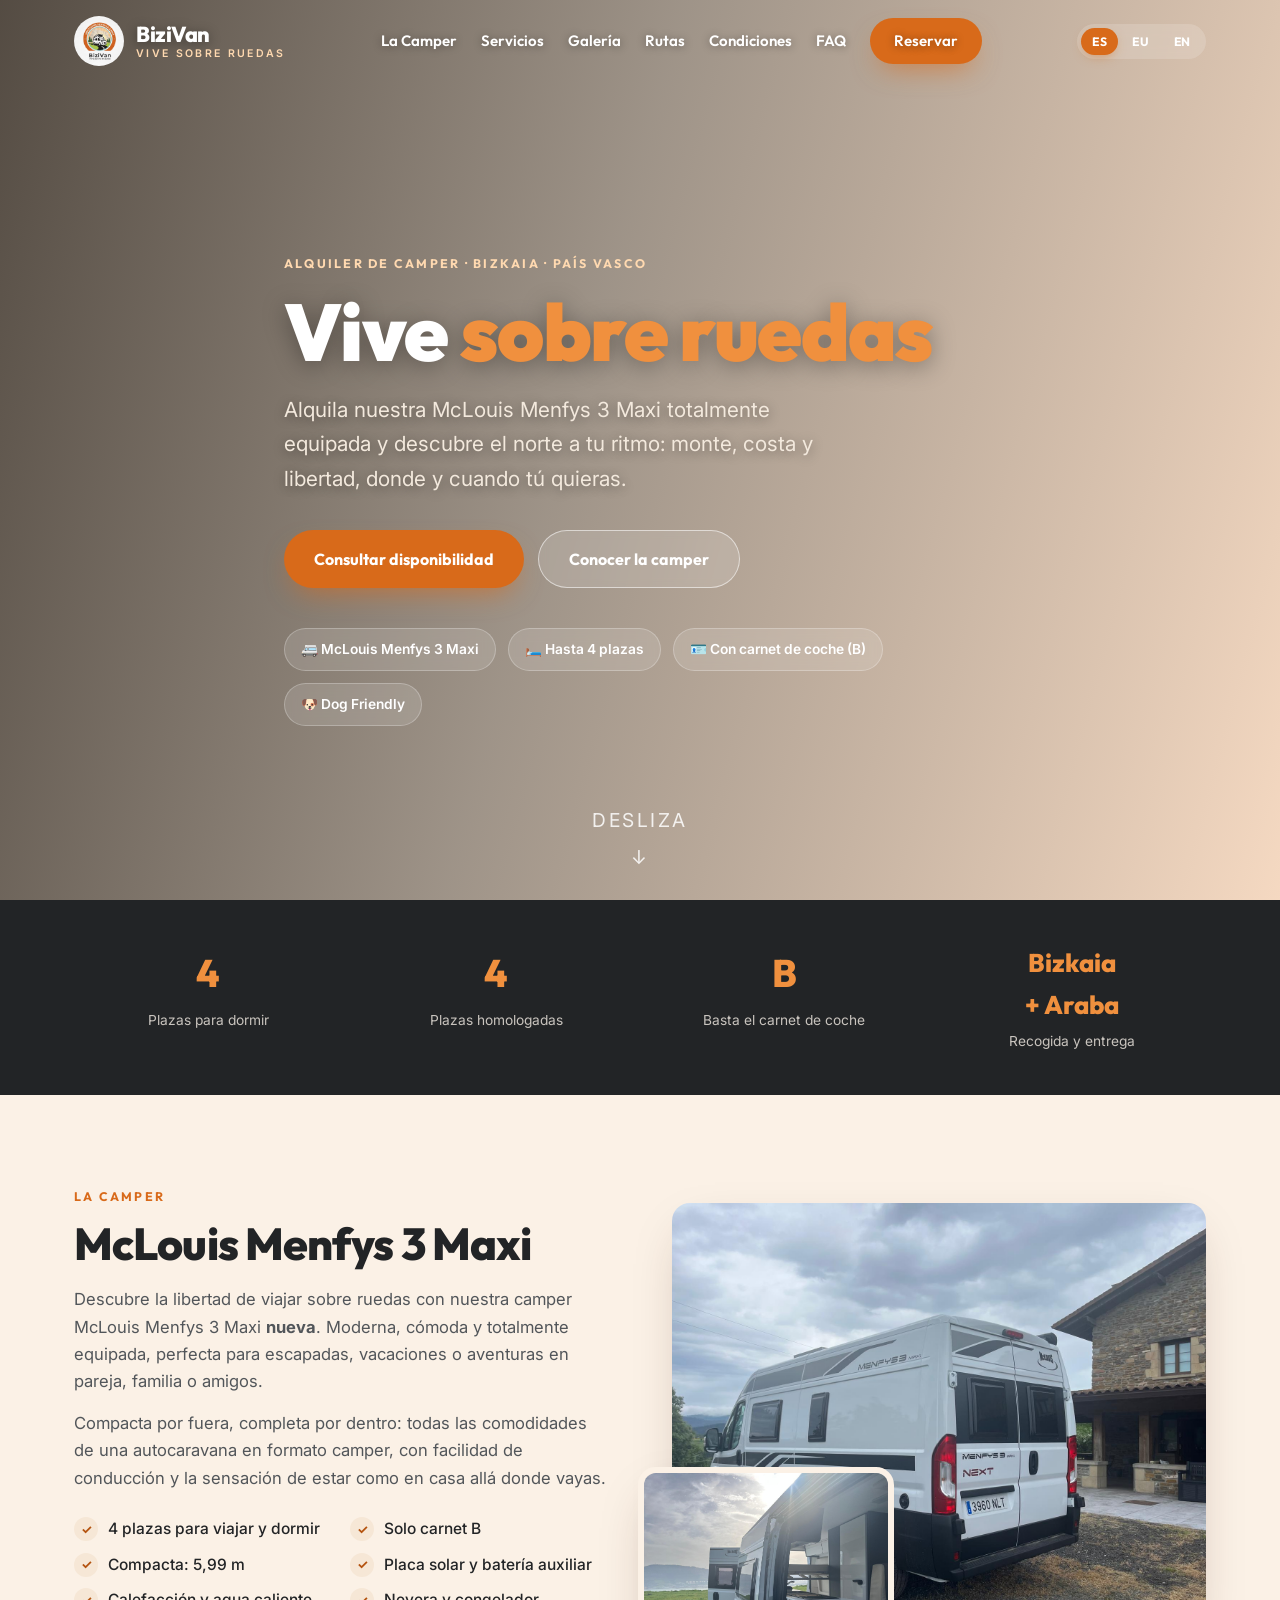
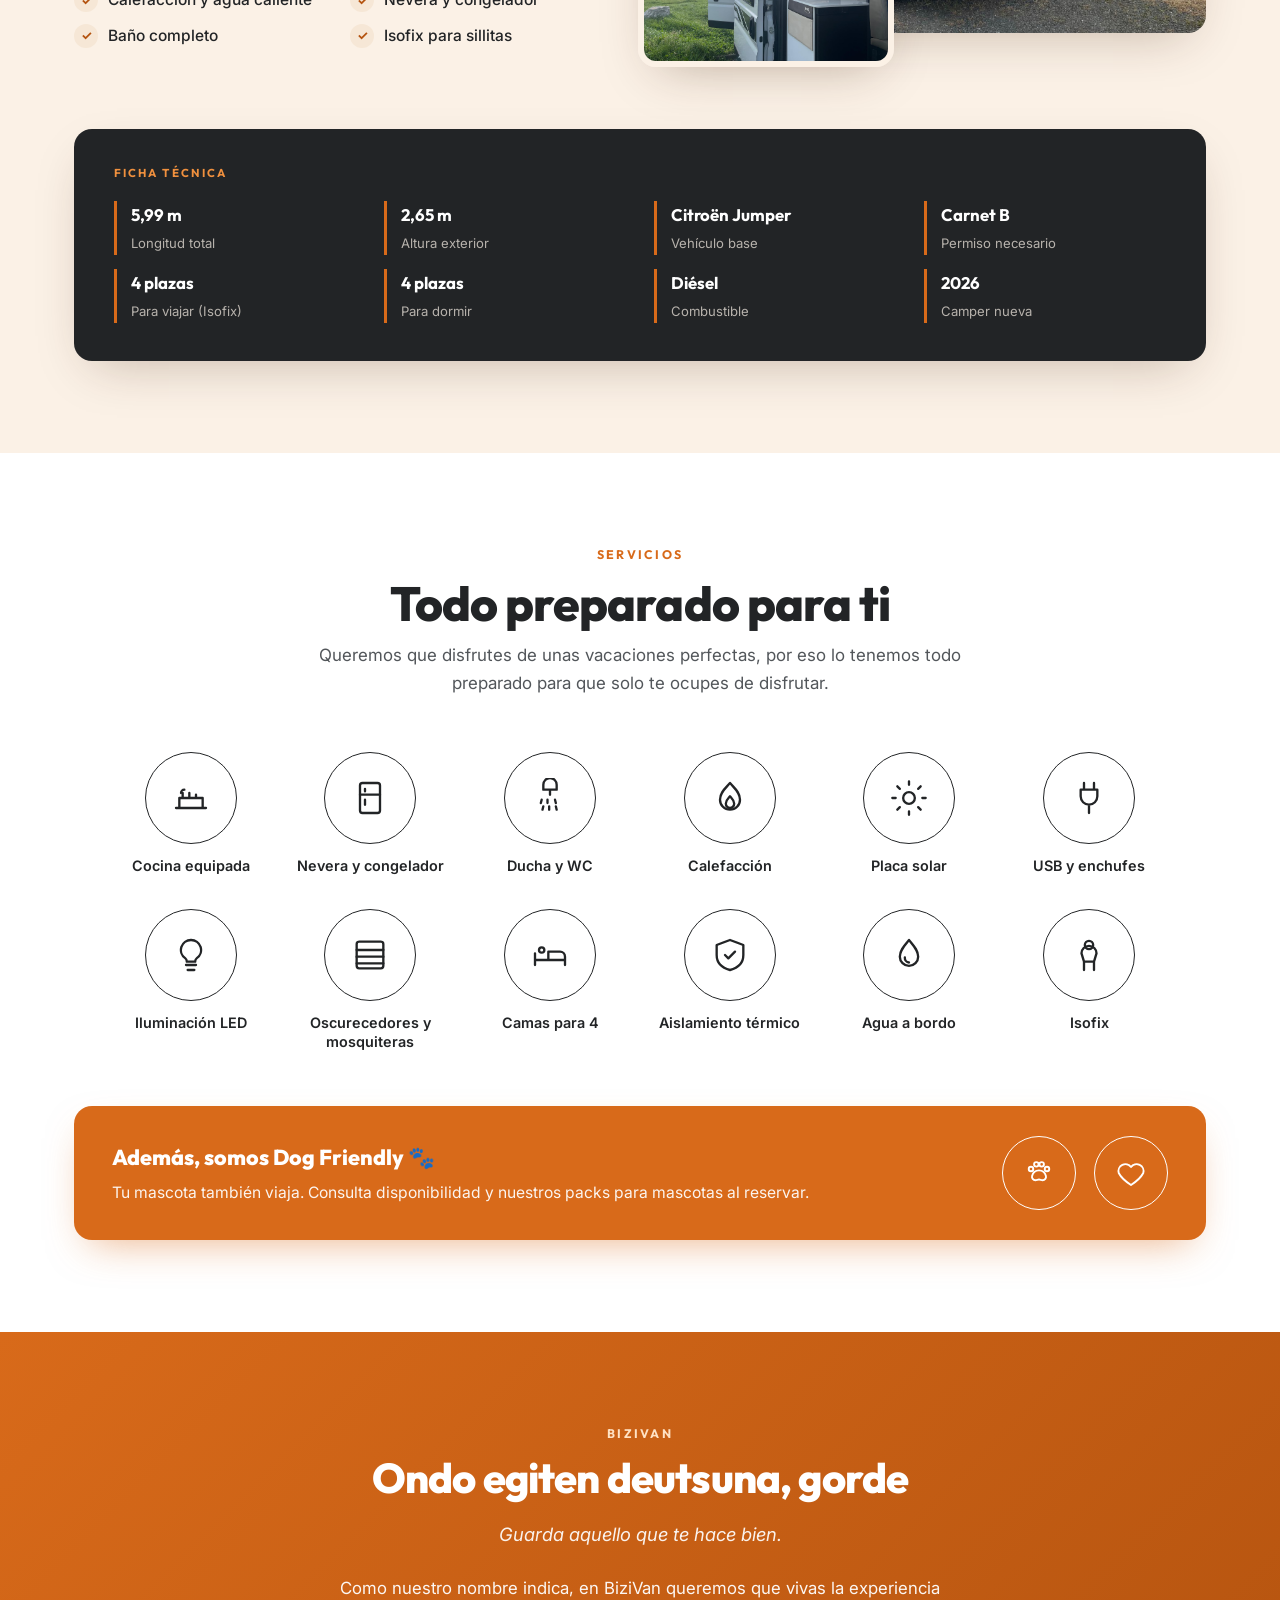
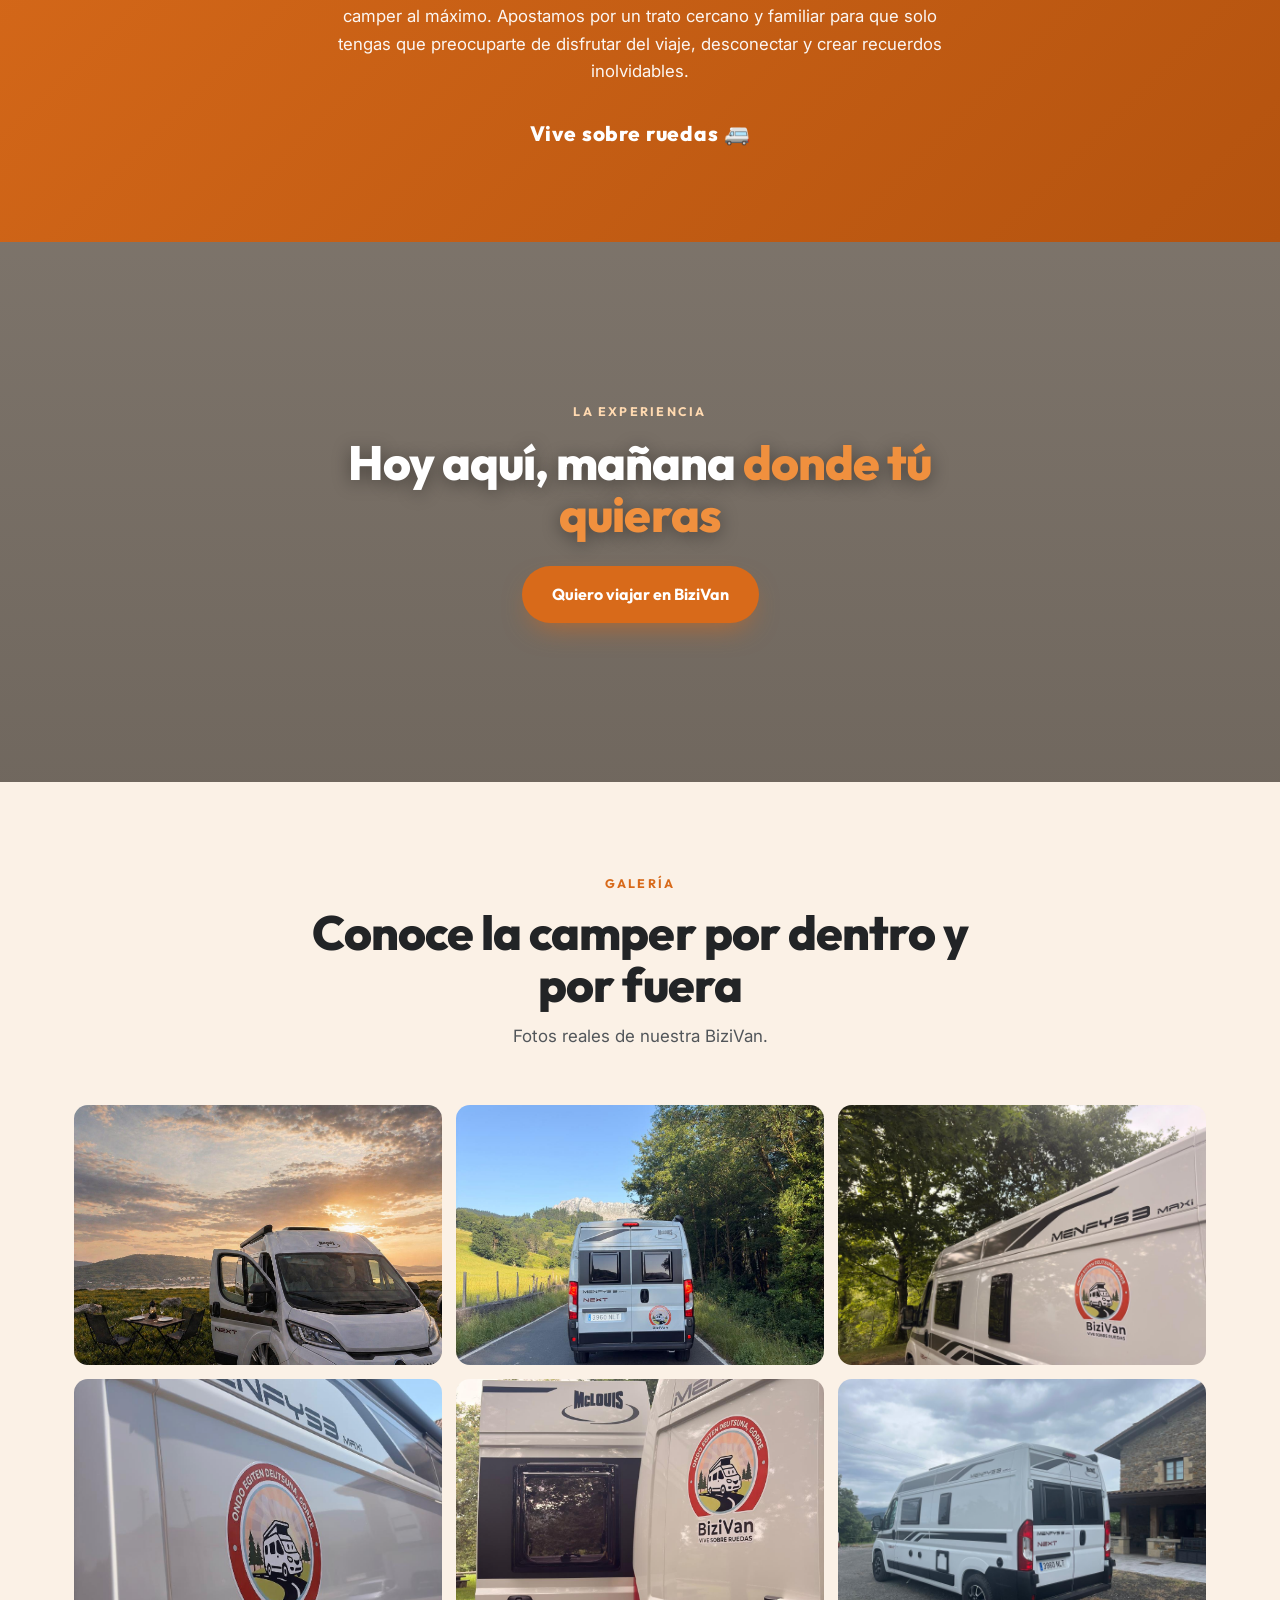
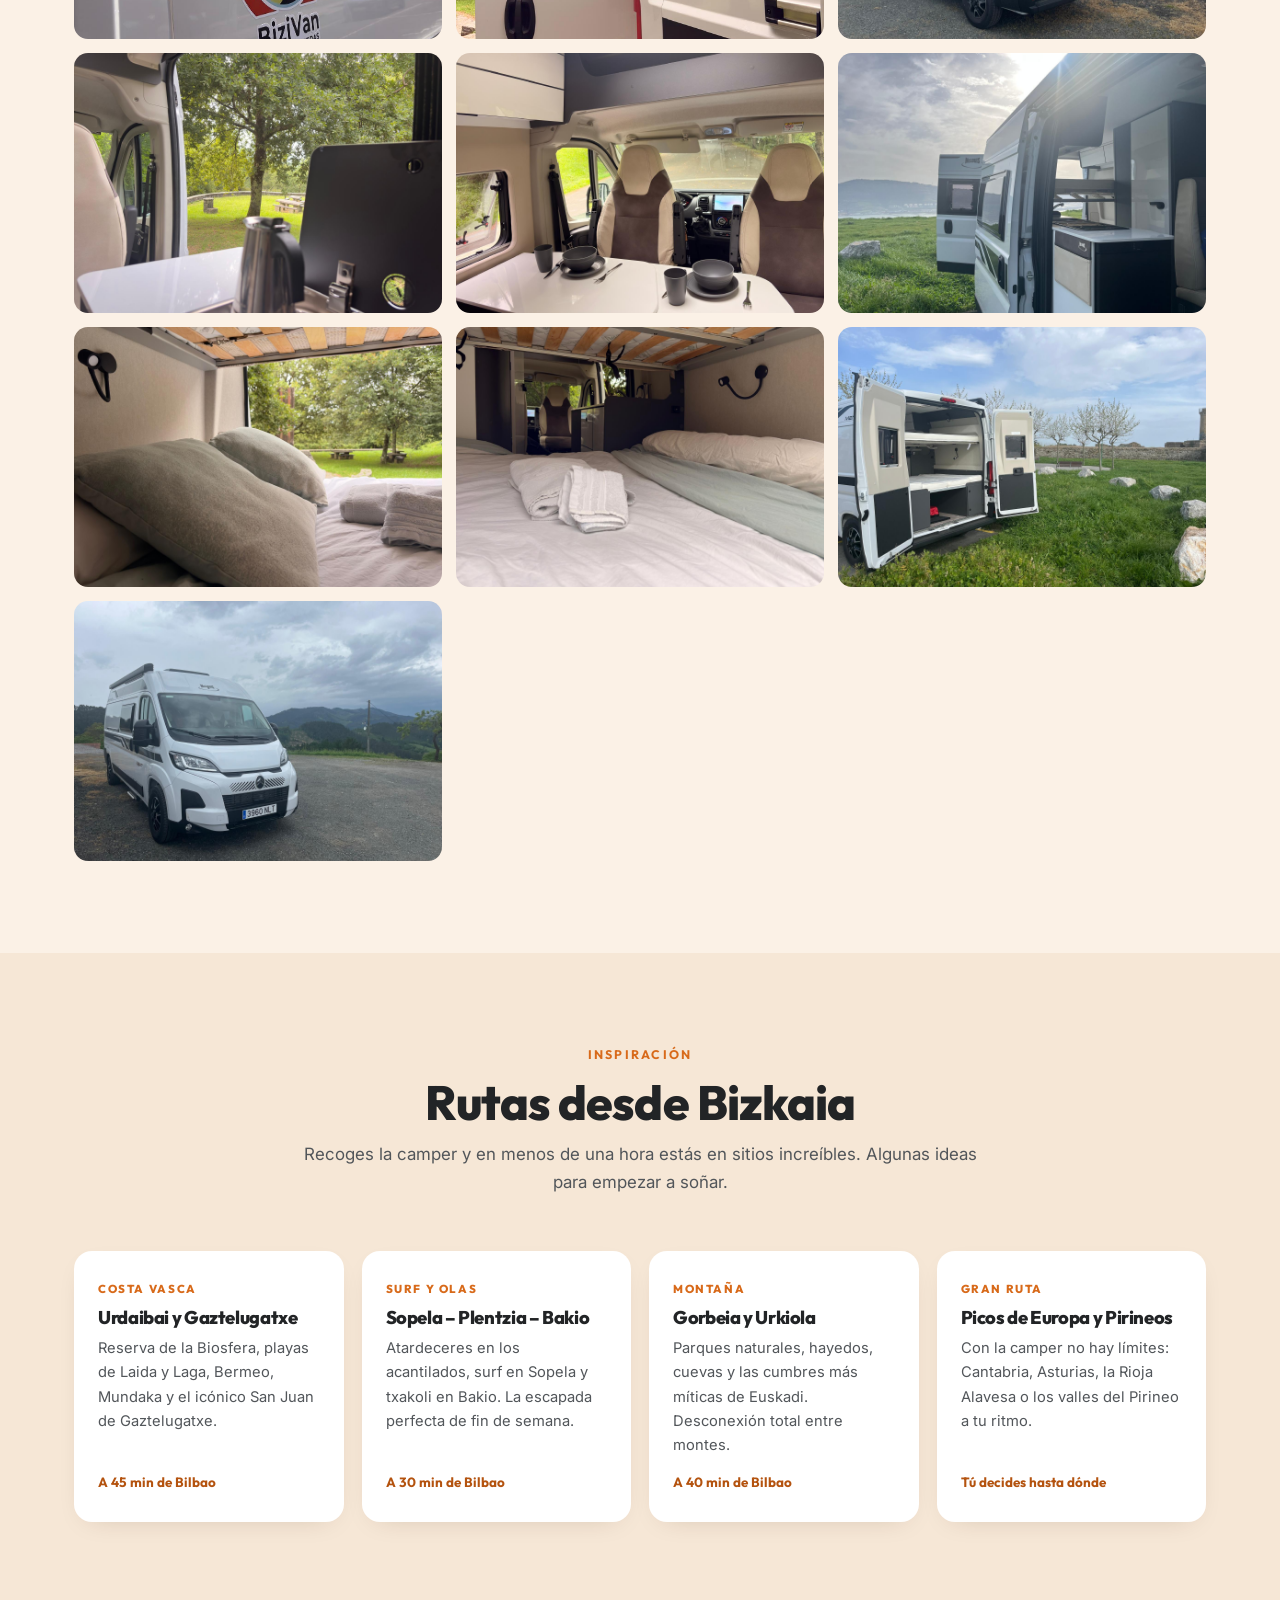
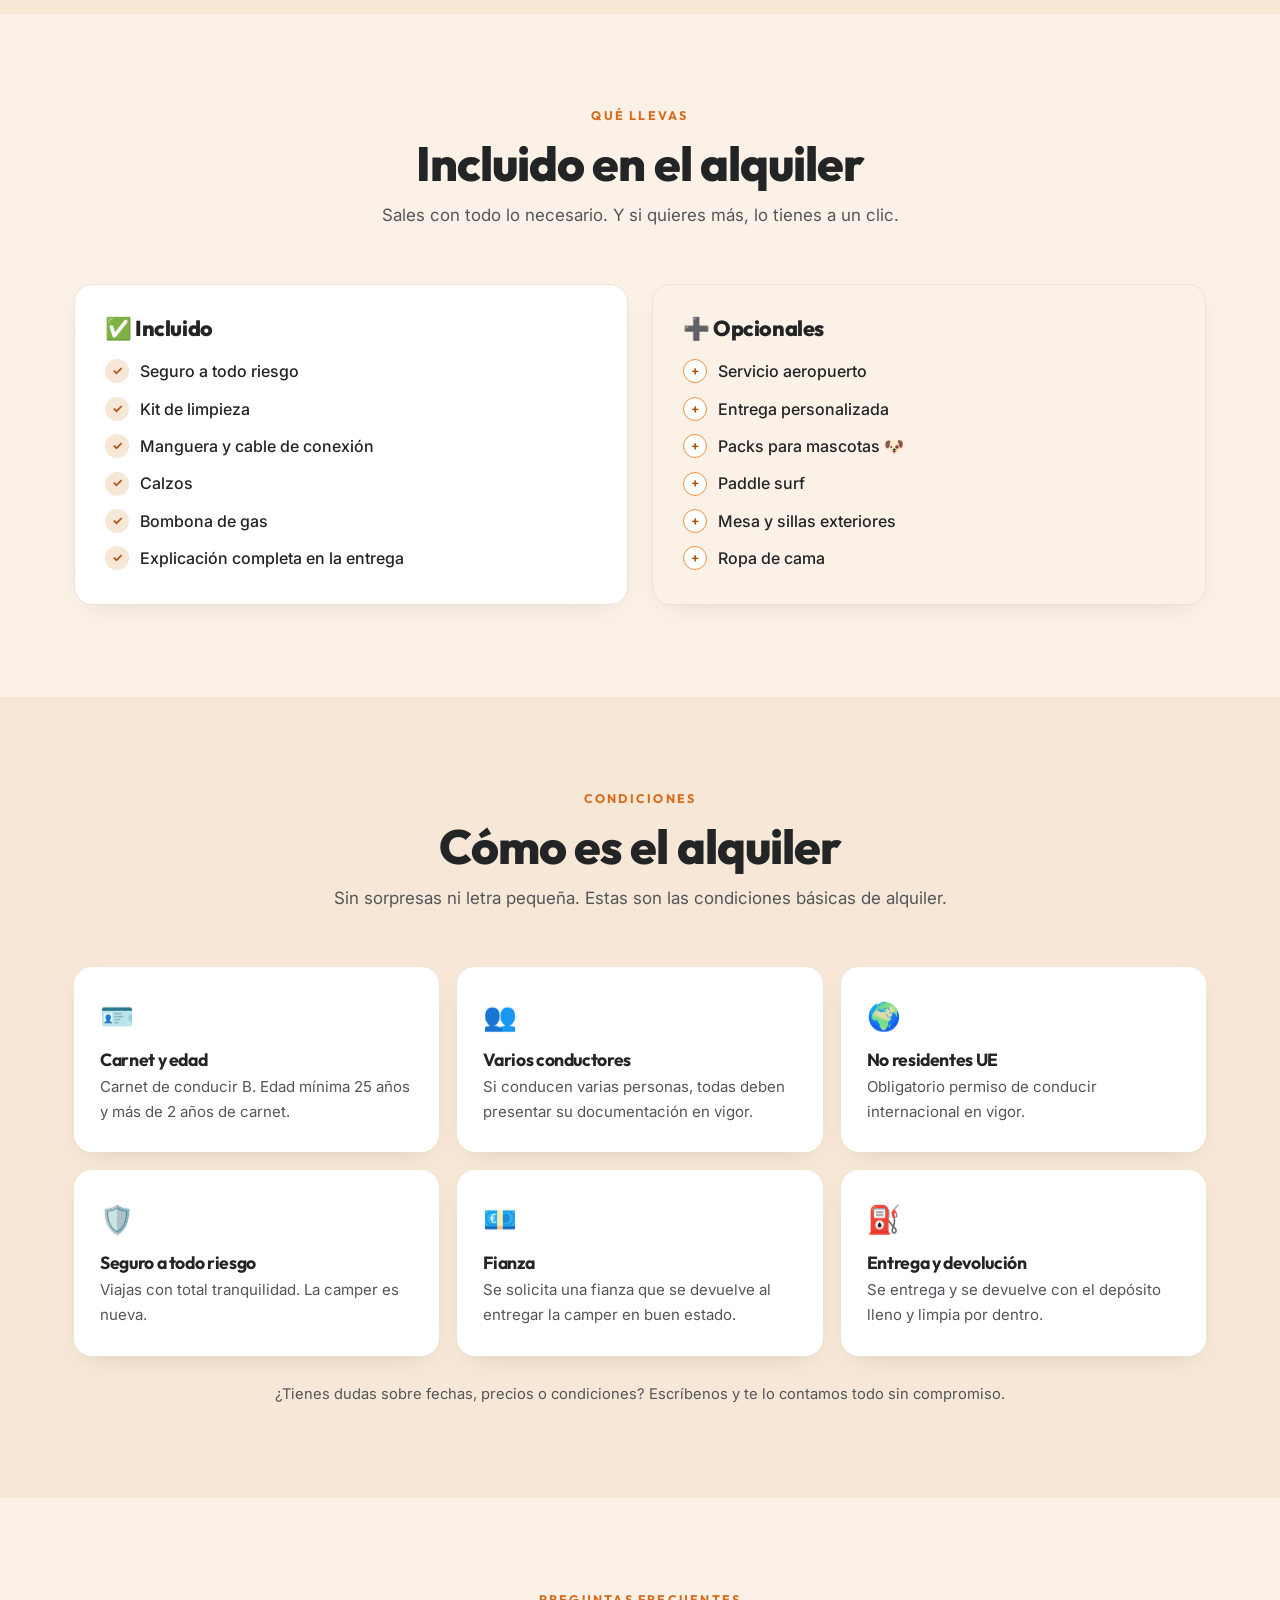
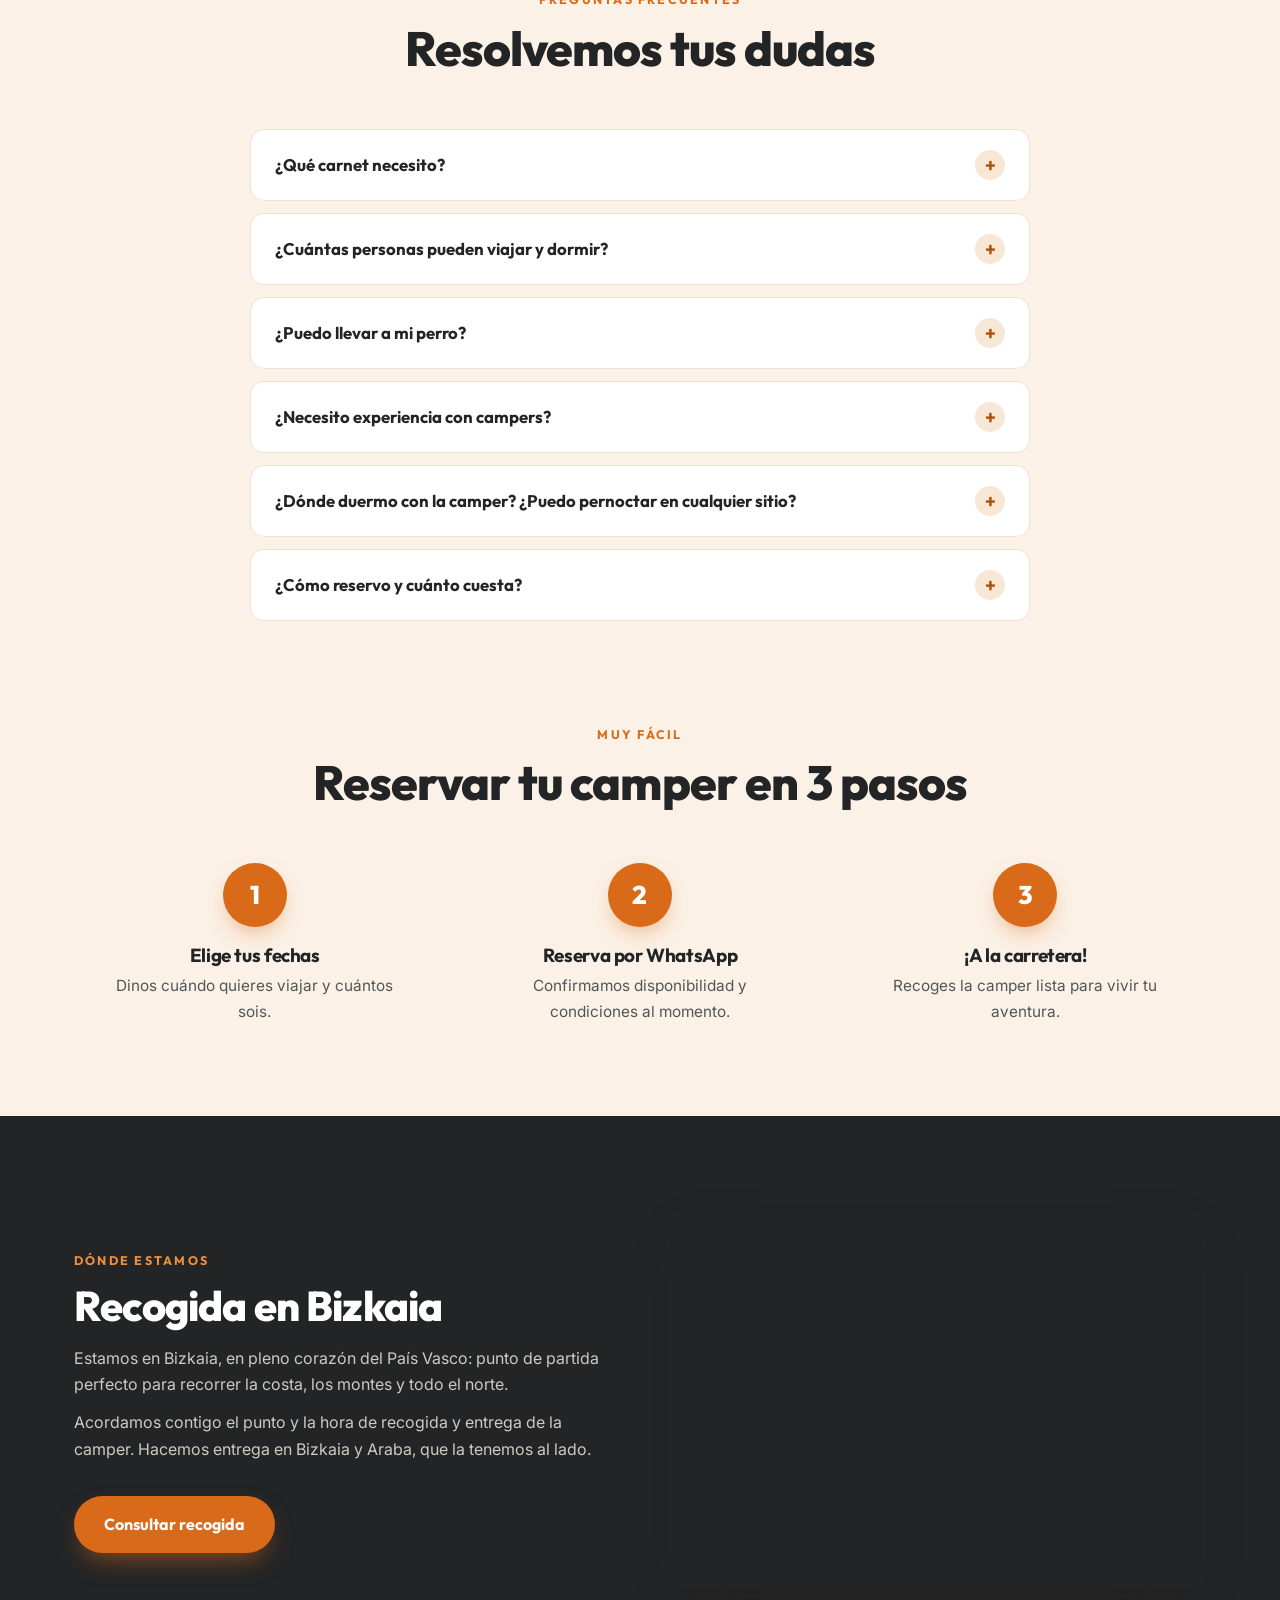
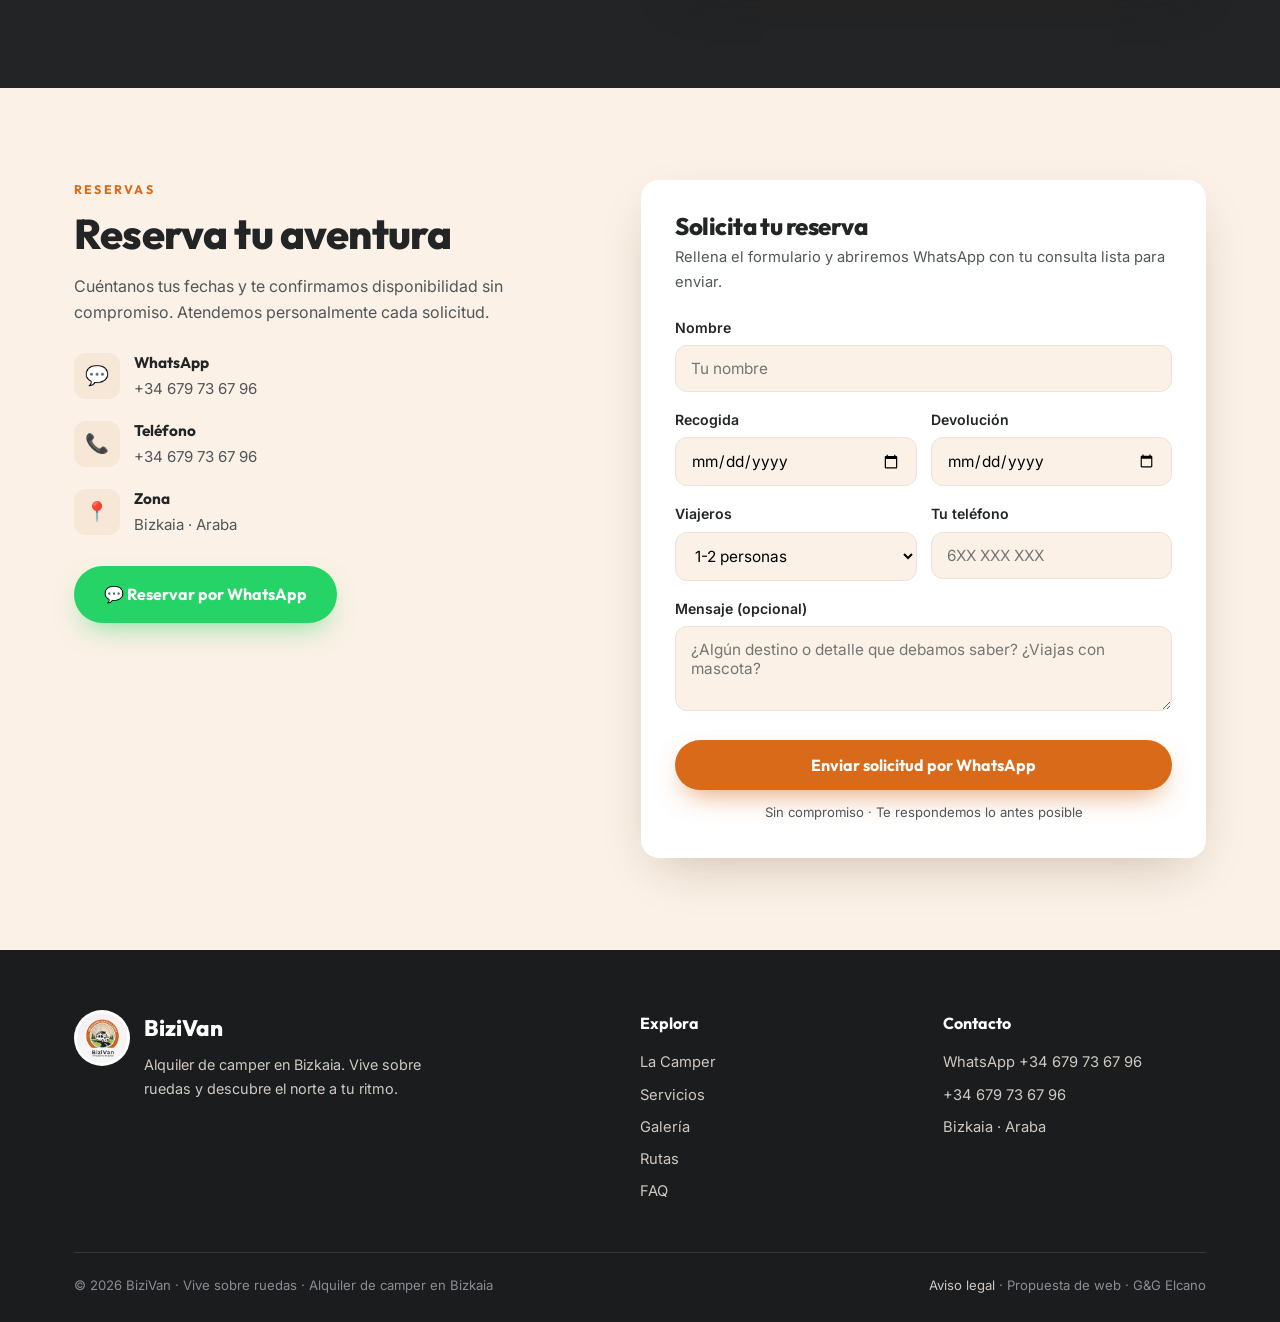
==== index.html @ d05edd9d "BiziVan: web en dominio propio bizivan.es (repo dedicado + CNAME)" ====
<!DOCTYPE html>
<html lang="es">
<head>
<meta charset="UTF-8">
<meta name="viewport" content="width=device-width, initial-scale=1.0">
<title>BiziVan · Alquiler de Camper en Bizkaia y Bilbao · McLouis Menfys 3 Maxi · Vive sobre ruedas</title>
<meta name="description" content="Alquiler de furgoneta camper en Bizkaia (Bilbao, País Vasco). McLouis Menfys 3 Maxi nueva: 4 plazas, baño completo, calefacción, placa solar. Solo carnet B. Dog Friendly. Reserva por WhatsApp.">
<meta name="keywords" content="alquiler camper Bizkaia, alquiler camper Bilbao, alquiler autocaravana Bizkaia, alquiler furgoneta camper País Vasco, camper van Bilbao, McLouis Menfys alquiler">
<link rel="canonical" href="https://bizivan.es/">
<meta property="og:type" content="website">
<meta property="og:title" content="BiziVan · Alquiler de camper en Bizkaia · Vive sobre ruedas">
<meta property="og:description" content="Camper McLouis Menfys 3 Maxi nueva y totalmente equipada: 4 plazas, baño, calefacción, placa solar. Solo carnet B. Reserva por WhatsApp.">
<meta property="og:image" content="https://bizivan.es/img/hero.jpg?v=2">
<meta property="og:url" content="https://bizivan.es/">
<meta property="og:locale" content="es_ES">
<meta name="theme-color" content="#D86A1A">
<link rel="icon" href="img/logo.png">
<link rel="preconnect" href="https://fonts.googleapis.com">
<link rel="preconnect" href="https://fonts.gstatic.com" crossorigin>
<link href="https://fonts.googleapis.com/css2?family=Outfit:wght@400;500;600;700;800;900&family=Inter:wght@300;400;500;600;700&display=swap" rel="stylesheet">
<script type="application/ld+json">
{
  "@context": "https://schema.org",
  "@type": "LocalBusiness",
  "name": "BiziVan",
  "slogan": "Vive sobre ruedas",
  "description": "Alquiler de furgoneta camper McLouis Menfys 3 Maxi en Bizkaia, País Vasco. 4 plazas, totalmente equipada, solo carnet B.",
  "image": "https://bizivan.es/img/hero.jpg",
  "logo": "https://bizivan.es/img/logo.png",
  "url": "https://bizivan.es/",
  "telephone": "+34679736796",
  "address": {"@type": "PostalAddress", "addressRegion": "Bizkaia", "addressCountry": "ES"},
  "areaServed": ["Bizkaia", "Araba", "Bilbao", "Vitoria-Gasteiz", "País Vasco"],
  "priceRange": "€€",
  "makesOffer": {
    "@type": "Offer",
    "itemOffered": {
      "@type": "Product",
      "name": "Alquiler camper McLouis Menfys 3 Maxi",
      "description": "Camper nueva de 5,99 m con 4 plazas para viajar y dormir, baño completo, calefacción, agua caliente, nevera con congelador y placa solar."
    }
  }
}
</script>
<script type="application/ld+json">
{
  "@context": "https://schema.org",
  "@type": "FAQPage",
  "mainEntity": [
    {"@type": "Question", "name": "¿Qué carnet necesito para alquilar la camper?", "acceptedAnswer": {"@type": "Answer", "text": "Solo necesitas el carnet de coche (B). La camper mide 5,99 m y se conduce como una furgoneta normal. Edad mínima 25 años y más de 2 años de carnet."}},
    {"@type": "Question", "name": "¿Cuántas personas pueden viajar y dormir en la camper?", "acceptedAnswer": {"@type": "Answer", "text": "La McLouis Menfys 3 Maxi tiene 4 plazas homologadas para viajar y 4 plazas para dormir. Además cuenta con anclajes Isofix para sillitas infantiles."}},
    {"@type": "Question", "name": "¿Puedo viajar con mi mascota?", "acceptedAnswer": {"@type": "Answer", "text": "Sí, BiziVan es Dog Friendly. Consúltanos disponibilidad y nuestros packs para mascotas al hacer la reserva."}},
    {"@type": "Question", "name": "¿Qué incluye el alquiler?", "acceptedAnswer": {"@type": "Answer", "text": "Seguro a todo riesgo, kit de limpieza, manguera y cable de conexión, calzos y bombona de gas. Opcionalmente: ropa de cama, mesa y sillas exteriores, paddle surf, packs mascota, servicio aeropuerto y entrega personalizada."}},
    {"@type": "Question", "name": "¿Dónde se recoge la camper?", "acceptedAnswer": {"@type": "Answer", "text": "En Bizkaia. Acordamos contigo el punto y la hora de recogida y entrega. También ofrecemos servicio de aeropuerto y entrega personalizada como opcionales."}},
    {"@type": "Question", "name": "¿Necesito experiencia previa con campers o autocaravanas?", "acceptedAnswer": {"@type": "Answer", "text": "No. En la entrega te explicamos con calma el funcionamiento completo de la camper: agua, calefacción, nevera, depósitos y todo lo que necesitas saber."}}
  ]
}
</script>
<style>
:root{
  --orange:#D86A1A;
  --orange-d:#B4530F;
  --orange-l:#F0903E;
  --cream:#FBF1E6;
  --sand:#F6E7D6;
  --green:#3E7B3E;
  --cyan:#6FB7C4;
  --ink:#222426;
  --ink-soft:#52565a;
  --line:#ece2d6;
  --white:#fff;
  --radius:18px;
  --shadow:0 18px 50px -18px rgba(60,30,0,.28);
  --maxw:1180px;
}
*{margin:0;padding:0;box-sizing:border-box}
html{scroll-behavior:smooth}
body{font-family:'Inter',system-ui,sans-serif;color:var(--ink);background:var(--cream);line-height:1.65;overflow-x:hidden}
h1,h2,h3,h4,.brand-name{font-family:'Outfit',sans-serif;line-height:1.08;letter-spacing:-.02em}
img{max-width:100%;display:block}
a{color:inherit;text-decoration:none}
.wrap{max-width:var(--maxw);margin:0 auto;padding:0 24px}
.eyebrow{font-family:'Outfit';font-weight:700;text-transform:uppercase;letter-spacing:.18em;font-size:.78rem;color:var(--orange)}
.pad{padding:92px 0}
.center{text-align:center}
.section-head{max-width:680px;margin:0 auto 54px}
.section-head h2{font-size:clamp(2rem,4.5vw,3rem);font-weight:800;margin:12px 0}
.section-head p{color:var(--ink-soft);font-size:1.06rem}

/* Preloader + progress */
#preloader{position:fixed;inset:0;background:var(--cream);z-index:200;display:flex;flex-direction:column;align-items:center;justify-content:center;gap:16px;transition:opacity .5s,visibility .5s}
#preloader.done{opacity:0;visibility:hidden}
#preloader img{width:90px;height:90px;border-radius:50%;animation:pulse 1.4s ease-in-out infinite}
#preloader .t{font-family:'Outfit';font-weight:800;font-size:1.3rem;color:var(--orange)}
@keyframes pulse{0%,100%{transform:scale(1)}50%{transform:scale(1.08)}}
#progress{position:fixed;top:0;left:0;height:3px;background:linear-gradient(90deg,var(--orange),var(--orange-l));width:0;z-index:90}

/* Buttons */
.btn{display:inline-flex;align-items:center;gap:9px;font-family:'Outfit';font-weight:700;font-size:1rem;padding:15px 30px;border-radius:60px;cursor:pointer;border:none;transition:.25s;white-space:nowrap}
.btn-primary{background:var(--orange);color:#fff;box-shadow:0 12px 28px -10px rgba(216,106,26,.7)}
.btn-primary:hover{background:var(--orange-d);transform:translateY(-2px)}
.btn-ghost{background:rgba(255,255,255,.14);color:#fff;border:1.5px solid rgba(255,255,255,.55);backdrop-filter:blur(4px)}
.btn-ghost:hover{background:rgba(255,255,255,.26)}
.btn-wa{background:#25D366;color:#fff;box-shadow:0 12px 28px -10px rgba(37,211,102,.6)}
.btn-wa:hover{background:#1ebe5a;transform:translateY(-2px)}

/* Header */
#header{position:fixed;top:0;left:0;right:0;z-index:50;transition:.3s;padding:16px 0}
#header.scrolled{background:rgba(251,241,230,.92);backdrop-filter:blur(12px);box-shadow:0 2px 20px rgba(0,0,0,.06);padding:10px 0}
.nav{display:flex;align-items:center;justify-content:space-between;gap:14px}
.brand{display:flex;align-items:center;gap:12px}
.brand img{height:50px;width:50px;object-fit:contain;border-radius:50%}
.brand .txt{display:flex;flex-direction:column;line-height:1}
.brand-name{font-weight:800;font-size:1.35rem;color:var(--ink)}
.brand small{font-size:.66rem;letter-spacing:.22em;text-transform:uppercase;color:var(--orange);font-weight:600;margin-top:3px}
#header:not(.scrolled) .brand-name{color:#fff;text-shadow:0 2px 12px rgba(0,0,0,.4)}
#header:not(.scrolled) .brand small{color:#ffd9b0}
.menu{display:flex;align-items:center;gap:24px}
.menu a{font-family:'Outfit';font-weight:600;font-size:.94rem;color:var(--ink);transition:.2s}
.menu a:hover{color:var(--orange)}
#header:not(.scrolled) .menu a{color:#fff;text-shadow:0 1px 8px rgba(0,0,0,.4)}
#header:not(.scrolled) .menu a:hover{color:#ffd9b0}
.nav-cta{padding:11px 24px}
#header:not(.scrolled) .nav-cta{color:#fff!important;text-shadow:none}
.nav-right{display:flex;align-items:center;gap:14px}

/* Language switcher */
.lang{display:flex;gap:3px;background:rgba(0,0,0,.07);border-radius:40px;padding:4px}
#header:not(.scrolled) .lang{background:rgba(255,255,255,.16);backdrop-filter:blur(6px)}
.lang button{border:none;background:none;cursor:pointer;font-family:'Outfit';font-weight:700;font-size:.76rem;letter-spacing:.04em;padding:6px 11px;border-radius:30px;color:var(--ink);transition:.2s}
#header:not(.scrolled) .lang button{color:#fff}
.lang button:hover{color:var(--orange)}
.lang button.active{background:var(--orange);color:#fff!important;box-shadow:0 4px 12px -4px rgba(216,106,26,.6)}

.burger{display:none;flex-direction:column;gap:5px;background:none;border:none;cursor:pointer;padding:6px}
.burger span{width:26px;height:3px;background:var(--ink);border-radius:3px;transition:.3s}
#header:not(.scrolled) .burger span{background:#fff}

/* Hero */
.hero{position:relative;min-height:100vh;display:flex;align-items:center;color:#fff;overflow:hidden}
.hero-slides{position:absolute;inset:0;z-index:0}
.hero-slides .slide{position:absolute;inset:0;background-size:cover;background-position:center;opacity:0;animation:fade 24s infinite}
.hero-slides .slide:nth-child(2){animation-delay:8s}
.hero-slides .slide:nth-child(3){animation-delay:16s}
@keyframes fade{0%{opacity:0}4%{opacity:1}29%{opacity:1}33%{opacity:0}100%{opacity:0}}
.hero::after{content:"";position:absolute;inset:0;z-index:1;background:linear-gradient(105deg,rgba(20,12,4,.72) 0%,rgba(30,18,6,.42) 45%,rgba(216,106,26,.18) 100%)}
.hero-inner{position:relative;z-index:2;max-width:760px;padding-top:80px}
.hero .eyebrow{color:#ffd9b0}
.hero h1{font-size:clamp(2.7rem,7vw,5rem);font-weight:900;margin:14px 0 18px;text-shadow:0 4px 24px rgba(0,0,0,.35)}
.hero h1 em{font-style:normal;color:var(--orange-l)}
.hero p{font-size:clamp(1.05rem,2vw,1.3rem);max-width:560px;color:#f3e9dd;text-shadow:0 2px 12px rgba(0,0,0,.4)}
.hero-cta{display:flex;gap:14px;flex-wrap:wrap;margin-top:34px}
.hero-badges{display:flex;gap:12px;flex-wrap:wrap;margin-top:40px}
.hero-badge{display:inline-flex;align-items:center;gap:7px;background:rgba(255,255,255,.13);backdrop-filter:blur(6px);border:1px solid rgba(255,255,255,.25);padding:9px 16px;border-radius:40px;font-size:.86rem;font-weight:600}
.scroll-hint{position:absolute;bottom:26px;left:50%;transform:translateX(-50%);z-index:2;font-size:.78rem;letter-spacing:.2em;text-transform:uppercase;opacity:.85;display:flex;flex-direction:column;align-items:center;gap:6px}
.scroll-hint span{font-size:1.2rem;animation:bounce 1.8s infinite}
@keyframes bounce{0%,100%{transform:translateY(0)}50%{transform:translateY(7px)}}

/* Stats */
.stats{background:var(--ink);color:#fff}
.stats-grid{display:grid;grid-template-columns:repeat(4,1fr);gap:20px;padding:42px 24px;text-align:center}
.stat .num{font-family:'Outfit';font-weight:800;font-size:2.4rem;color:var(--orange-l)}
.stat .lbl{font-size:.86rem;color:#c9c4be;margin-top:4px}

/* Split */
.split{display:grid;grid-template-columns:1fr 1fr;gap:64px;align-items:center}
.copy h2{font-size:clamp(1.9rem,4vw,2.8rem);font-weight:800;margin:12px 0 18px}
.copy p{color:var(--ink-soft);margin-bottom:14px;font-size:1.04rem}
.feature-list{list-style:none;display:grid;grid-template-columns:1fr 1fr;gap:10px 18px;margin-top:24px}
.feature-list li{display:flex;align-items:center;gap:10px;font-weight:500;font-size:.97rem}
.feature-list i{display:grid;place-items:center;width:24px;height:24px;border-radius:50%;background:var(--sand);color:var(--orange-d);font-style:normal;font-weight:700;font-size:.8rem;flex-shrink:0}
.imgs{position:relative}
.imgs img{border-radius:var(--radius);box-shadow:var(--shadow);width:100%;height:430px;object-fit:cover}
.imgs .float{position:absolute;bottom:-34px;left:-34px;width:48%;height:200px;border:6px solid var(--cream)}

/* Ficha técnica */
.ficha{background:var(--ink);color:#fff;border-radius:var(--radius);padding:38px 40px;margin-top:80px;box-shadow:var(--shadow)}
.ficha h3{font-size:1.4rem;font-weight:800;margin-bottom:22px;display:flex;align-items:center;gap:10px}
.ficha h3 .eyebrow{color:var(--orange-l);font-size:.72rem}
.ficha-grid{display:grid;grid-template-columns:repeat(4,1fr);gap:14px 28px}
.ficha-item{border-left:3px solid var(--orange);padding-left:14px}
.ficha-item b{display:block;font-family:'Outfit';font-weight:700;font-size:1.05rem;color:#fff}
.ficha-item span{font-size:.82rem;color:#b8b3ad}

/* Servicios (estilo línea fina) */
.equip{background:var(--white)}
.serv-grid{display:grid;grid-template-columns:repeat(6,1fr);gap:34px 18px;max-width:1060px;margin:0 auto}
.serv{display:flex;flex-direction:column;align-items:center;text-align:center;gap:13px}
.serv .ring{width:92px;height:92px;border-radius:50%;border:1.5px solid var(--ink);display:grid;place-items:center;transition:.3s;background:#fff}
.serv .ring svg{width:40px;height:40px;stroke:var(--ink);transition:.3s}
.serv:hover .ring{border-color:var(--orange);transform:translateY(-5px);box-shadow:0 14px 30px -14px rgba(216,106,26,.45)}
.serv:hover .ring svg{stroke:var(--orange)}
.serv span{font-size:.9rem;font-weight:600;color:var(--ink);line-height:1.3}
.serv-banner{margin-top:54px;background:var(--orange);color:#fff;border-radius:var(--radius);padding:30px 38px;display:flex;align-items:center;justify-content:space-between;gap:24px;flex-wrap:wrap;box-shadow:0 16px 40px -16px rgba(216,106,26,.55)}
.serv-banner .txt b{font-family:'Outfit';font-weight:800;font-size:1.35rem;display:block;margin-bottom:4px}
.serv-banner .txt p{font-size:.98rem;opacity:.93}
.serv-banner .icons{display:flex;gap:18px}
.serv-banner .icons .ring{width:74px;height:74px;border-radius:50%;border:1.5px solid #fff;display:grid;place-items:center;flex-shrink:0}
.serv-banner .icons svg{width:32px;height:32px;stroke:#fff}

/* Parallax */
.parallax{position:relative;min-height:60vh;display:flex;align-items:center;justify-content:center;color:#fff;text-align:center;background-size:cover;background-position:center;background-attachment:fixed}
.parallax::after{content:"";position:absolute;inset:0;background:linear-gradient(rgba(20,12,4,.55),rgba(20,12,4,.6))}
.pq{position:relative;z-index:2;max-width:720px;padding:0 24px}
.pq h2{font-size:clamp(1.8rem,4.5vw,3rem);font-weight:800;margin:14px 0 26px;text-shadow:0 3px 18px rgba(0,0,0,.4)}
.pq h2 em{font-style:normal;color:var(--orange-l)}

/* Gallery */
.gallery-grid{display:grid;grid-template-columns:repeat(3,1fr);gap:14px}
.gallery-grid img{width:100%;height:260px;object-fit:cover;border-radius:14px;cursor:pointer;transition:.3s}
.gallery-grid img:hover{transform:scale(1.02);box-shadow:var(--shadow)}

/* Rutas */
.rutas{background:var(--sand)}
.rutas-grid{display:grid;grid-template-columns:repeat(4,1fr);gap:18px}
.ruta{background:#fff;border-radius:var(--radius);padding:28px 24px;box-shadow:0 8px 28px -16px rgba(60,30,0,.25);transition:.25s;display:flex;flex-direction:column}
.ruta:hover{transform:translateY(-5px);box-shadow:var(--shadow)}
.ruta .tag{font-family:'Outfit';font-weight:800;font-size:.72rem;text-transform:uppercase;letter-spacing:.14em;color:var(--orange);margin-bottom:10px}
.ruta h4{font-size:1.15rem;font-weight:800;margin-bottom:8px}
.ruta p{font-size:.92rem;color:var(--ink-soft);flex:1}
.ruta .km{margin-top:14px;font-family:'Outfit';font-weight:700;font-size:.84rem;color:var(--orange-d)}

/* Condiciones */
.cond-grid{display:grid;grid-template-columns:repeat(3,1fr);gap:18px}
.cond-card{background:#fff;border-radius:var(--radius);padding:28px 26px;box-shadow:0 8px 28px -16px rgba(60,30,0,.25)}
.cond-card .ico{font-size:1.7rem;margin-bottom:10px}
.cond-card h4{font-size:1.1rem;font-weight:700;margin-bottom:6px}
.cond-card p{font-size:.94rem;color:var(--ink-soft)}

/* Filosofía */
.philo{background:linear-gradient(135deg,var(--orange) 0%,var(--orange-d) 100%);color:#fff;text-align:center}
.philo .eu{font-family:'Outfit';font-weight:800;font-size:clamp(1.6rem,4vw,2.6rem);letter-spacing:-.02em}
.philo .es{font-size:1.15rem;opacity:.92;margin:6px 0 26px;font-style:italic}
.philo p{max-width:640px;margin:0 auto;color:#fff;opacity:.95;font-size:1.05rem}
.philo .vsr{margin-top:30px;font-family:'Outfit';font-weight:800;font-size:1.3rem;letter-spacing:.04em}

/* Incluido / Opcionales */
.io-grid{display:grid;grid-template-columns:1fr 1fr;gap:24px}
.io-card{background:#fff;border:1px solid var(--line);border-radius:var(--radius);padding:32px 30px;box-shadow:0 8px 28px -18px rgba(60,30,0,.25)}
.io-card.opt{background:var(--cream)}
.io-card h3{font-size:1.35rem;font-weight:800;margin-bottom:18px;display:flex;align-items:center;gap:10px}
.io-list{list-style:none;display:flex;flex-direction:column;gap:11px}
.io-list li{display:flex;align-items:center;gap:11px;font-size:1rem;font-weight:500}
.io-list i{display:grid;place-items:center;width:24px;height:24px;border-radius:50%;background:var(--sand);color:var(--orange-d);font-style:normal;font-weight:700;font-size:.78rem;flex-shrink:0}
.io-card.opt .io-list i{background:#fff;border:1.5px solid var(--orange-l);color:var(--orange-d)}

/* FAQ */
.faq-list{max-width:780px;margin:0 auto}
.faq{background:#fff;border:1px solid var(--line);border-radius:14px;margin-bottom:12px;overflow:hidden;transition:.25s}
.faq.open{border-color:var(--orange-l);box-shadow:0 10px 30px -18px rgba(216,106,26,.4)}
.faq button{width:100%;display:flex;justify-content:space-between;align-items:center;gap:16px;background:none;border:none;cursor:pointer;padding:20px 24px;font-family:'Outfit';font-weight:700;font-size:1.05rem;text-align:left;color:var(--ink)}
.faq button .pm{width:30px;height:30px;border-radius:50%;background:var(--sand);color:var(--orange-d);display:grid;place-items:center;font-size:1.2rem;flex-shrink:0;transition:.3s}
.faq.open button .pm{background:var(--orange);color:#fff;transform:rotate(45deg)}
.faq .ans{max-height:0;overflow:hidden;transition:max-height .35s ease}
.faq .ans p{padding:0 24px 20px;color:var(--ink-soft);font-size:.97rem}

/* Steps */
.steps-grid{display:grid;grid-template-columns:repeat(3,1fr);gap:24px;margin-top:20px}
.step{text-align:center;position:relative}
.step .n{width:64px;height:64px;margin:0 auto 18px;display:grid;place-items:center;border-radius:50%;background:var(--orange);color:#fff;font-family:'Outfit';font-weight:800;font-size:1.6rem;box-shadow:0 10px 24px -10px rgba(216,106,26,.7)}
.step h4{font-size:1.18rem;font-weight:700;margin-bottom:8px}
.step p{color:var(--ink-soft);font-size:.96rem;max-width:280px;margin:0 auto}

/* Location */
.loc{background:var(--ink);color:#fff}
.loc-grid{display:grid;grid-template-columns:1fr 1fr;gap:54px;align-items:center}
.loc-copy h2{font-size:clamp(1.8rem,4vw,2.6rem);font-weight:800;margin:12px 0 16px}
.loc-copy p{color:#cfc9c2;margin-bottom:12px}
.loc-map iframe{width:100%;height:380px;border:0;border-radius:var(--radius);box-shadow:var(--shadow)}

/* Reservar */
.contact-grid{display:grid;grid-template-columns:1fr 1.1fr;gap:54px;align-items:start}
.contact-info h2{font-size:clamp(1.9rem,4vw,2.6rem);font-weight:800;margin:12px 0 16px}
.contact-info>p{color:var(--ink-soft);margin-bottom:24px}
.ci-list{list-style:none;display:flex;flex-direction:column;gap:16px;margin-bottom:28px}
.ci-list li{display:flex;gap:14px;align-items:center}
.ci-list .ico{width:46px;height:46px;border-radius:12px;background:var(--sand);display:grid;place-items:center;font-size:1.2rem;flex-shrink:0}
.ci-list b{display:block;font-family:'Outfit';font-weight:700;font-size:.96rem}
.ci-list a,.ci-list span{color:var(--ink-soft);font-size:.94rem}
.form{background:#fff;border-radius:var(--radius);padding:34px;box-shadow:var(--shadow)}
.form h3{font-size:1.5rem;font-weight:800;margin-bottom:6px}
.form .sub{color:var(--ink-soft);font-size:.92rem;margin-bottom:22px}
.field{margin-bottom:16px}
.field label{display:block;font-weight:600;font-size:.88rem;margin-bottom:6px}
.field input,.field select,.field textarea{width:100%;padding:13px 15px;border:1.5px solid var(--line);border-radius:12px;font-family:inherit;font-size:.96rem;background:var(--cream);transition:.2s}
.field input:focus,.field select:focus,.field textarea:focus{outline:none;border-color:var(--orange);background:#fff}
.field-row{display:grid;grid-template-columns:1fr 1fr;gap:14px}
.form .btn{width:100%;justify-content:center;margin-top:6px}
.form-note{text-align:center;font-size:.82rem;color:var(--ink-soft);margin-top:12px}

/* Footer */
footer{background:#1a1c1e;color:#cfc9c2;padding:60px 0 26px}
.foot-grid{display:grid;grid-template-columns:2fr 1fr 1fr;gap:40px;margin-bottom:40px}
.foot-brand{display:flex;gap:14px;align-items:flex-start}
.foot-brand img{height:56px;width:56px;border-radius:50%;object-fit:contain;background:#fff;padding:3px}
.foot-brand .name{font-family:'Outfit';font-weight:800;font-size:1.4rem;color:#fff;margin-bottom:6px}
.foot-brand p{font-size:.9rem;max-width:300px}
.foot-col h5{font-family:'Outfit';color:#fff;font-size:1rem;margin-bottom:14px}
.foot-col a,.foot-col span{display:block;font-size:.92rem;margin-bottom:8px;transition:.2s}
.foot-col a:hover{color:var(--orange-l)}
.foot-bottom{border-top:1px solid #34373a;padding-top:22px;display:flex;justify-content:space-between;flex-wrap:wrap;gap:10px;font-size:.82rem;color:#8a8e92}

/* Lightbox */
.lightbox{position:fixed;inset:0;background:rgba(0,0,0,.92);display:none;align-items:center;justify-content:center;z-index:100;padding:30px}
.lightbox.open{display:flex}
.lightbox img{max-width:92%;max-height:84vh;border-radius:10px}
.lightbox .close{position:absolute;top:24px;right:34px;color:#fff;font-size:2.6rem;cursor:pointer;line-height:1}
.lightbox .nav{position:absolute;top:50%;transform:translateY(-50%);color:#fff;font-size:3rem;cursor:pointer;line-height:1;padding:20px;user-select:none;opacity:.8;transition:.2s}
.lightbox .nav:hover{opacity:1}
.lightbox .prev{left:10px}
.lightbox .next{right:10px}
.lightbox .count{position:absolute;bottom:24px;left:50%;transform:translateX(-50%);color:#fff;font-family:'Outfit';font-size:.95rem;letter-spacing:.1em}

/* Back to top */
#toTop{position:fixed;bottom:26px;right:26px;width:50px;height:50px;border-radius:50%;background:var(--orange);color:#fff;border:none;font-size:1.3rem;cursor:pointer;opacity:0;visibility:hidden;transition:.3s;z-index:80;box-shadow:0 10px 26px -8px rgba(216,106,26,.7)}
#toTop.show{opacity:1;visibility:visible}
#toTop:hover{background:var(--orange-d);transform:translateY(-3px)}

/* Reveal */
.reveal{opacity:0;transform:translateY(30px);transition:.7s cubic-bezier(.2,.7,.3,1)}
.reveal.in{opacity:1;transform:none}

@media(max-width:1020px){
  .serv-grid{grid-template-columns:repeat(4,1fr)}
  .ficha-grid{grid-template-columns:repeat(2,1fr)}
  .rutas-grid{grid-template-columns:repeat(2,1fr)}
}
@media(max-width:860px){
  .menu{position:fixed;top:0;right:-100%;height:100vh;width:74%;max-width:320px;background:var(--cream);flex-direction:column;justify-content:center;gap:26px;transition:.35s;box-shadow:-20px 0 60px rgba(0,0,0,.2);z-index:60}
  .menu.open{right:0}
  .menu a{color:var(--ink)!important;text-shadow:none!important;font-size:1.15rem}
  .burger{display:flex;z-index:61}
  .lang button{padding:5px 8px;font-size:.7rem}
  .split,.loc-grid,.contact-grid{grid-template-columns:1fr;gap:40px}
  .imgs .float{display:none}
  .serv-grid{grid-template-columns:repeat(3,1fr);gap:26px 12px}
  .serv .ring{width:78px;height:78px}
  .serv .ring svg{width:34px;height:34px}
  .serv-banner{justify-content:center;text-align:center}
  .gallery-grid{grid-template-columns:repeat(2,1fr)}
  .cond-grid,.steps-grid,.rutas-grid{grid-template-columns:1fr}
  .stats-grid{grid-template-columns:repeat(2,1fr);gap:30px 10px}
  .foot-grid{grid-template-columns:1fr;gap:30px}
  .parallax{background-attachment:scroll}
  .pad{padding:64px 0}
  .imgs img{height:300px}
  .ficha{padding:28px 24px}
}
@media(max-width:520px){
  .serv-grid{grid-template-columns:repeat(2,1fr)}
}
</style>
</head>
<body>

<div id="preloader"><img src="img/logo.png" alt="BiziVan"><div class="t">BiziVan</div></div>
<div id="progress"></div>

<header id="header"><div class="wrap nav">
  <a href="#inicio" class="brand">
    <img src="img/logo.png" alt="BiziVan logo">
    <span class="txt"><span class="brand-name">BiziVan</span><small>Vive sobre ruedas</small></span>
  </a>
  <nav class="menu" id="menu">
    <a href="#camper" data-i18n="n1">La Camper</a>
    <a href="#servicios" data-i18n="n2">Servicios</a>
    <a href="#galeria" data-i18n="n3">Galería</a>
    <a href="#rutas" data-i18n="n4">Rutas</a>
    <a href="#condiciones" data-i18n="n5">Condiciones</a>
    <a href="#faq">FAQ</a>
    <a href="#reservar" class="btn btn-primary nav-cta" data-i18n="n7">Reservar</a>
  </nav>
  <div class="nav-right">
    <div class="lang" id="langSwitch">
      <button type="button" data-lang="es" class="active">ES</button>
      <button type="button" data-lang="eu">EU</button>
      <button type="button" data-lang="en">EN</button>
    </div>
    <button class="burger" id="burger" aria-label="Menú"><span></span><span></span><span></span></button>
  </div>
</div></header>

<section class="hero" id="inicio">
  <div class="hero-slides">
    <div class="slide" style="background-image:url('img/hero.jpg')"></div>
    <div class="slide" style="background-image:url('img/camper-frontal.jpg')"></div>
    <div class="slide" style="background-image:url('img/camper-cama.jpg')"></div>
  </div>
  <div class="wrap hero-inner">
    <div class="eyebrow" data-i18n="h_eb">Alquiler de camper · Bizkaia · País Vasco</div>
    <h1 data-i18n="h_t">Vive <em>sobre ruedas</em></h1>
    <p data-i18n="h_p">Alquila nuestra McLouis Menfys 3 Maxi totalmente equipada y descubre el norte a tu ritmo: monte, costa y libertad, donde y cuando tú quieras.</p>
    <div class="hero-cta">
      <a href="#reservar" class="btn btn-primary" data-i18n="h_c1">Consultar disponibilidad</a>
      <a href="#camper" class="btn btn-ghost" data-i18n="h_c2">Conocer la camper</a>
    </div>
    <div class="hero-badges">
      <div class="hero-badge">🚐 McLouis Menfys 3 Maxi</div>
      <div class="hero-badge" data-i18n="h_b2">🛏️ Hasta 4 plazas</div>
      <div class="hero-badge" data-i18n="h_b3">🪪 Con carnet de coche (B)</div>
      <div class="hero-badge">🐶 Dog Friendly</div>
    </div>
  </div>
  <div class="scroll-hint"><span class="sh-txt" data-i18n="h_s">Desliza</span><span>↓</span></div>
</section>

<div class="stats"><div class="wrap stats-grid">
  <div class="stat"><div class="num" data-target="4">0</div><div class="lbl" data-i18n="st1">Plazas para dormir</div></div>
  <div class="stat"><div class="num" data-target="4">0</div><div class="lbl" data-i18n="st2">Plazas homologadas</div></div>
  <div class="stat"><div class="num">B</div><div class="lbl" data-i18n="st3">Basta el carnet de coche</div></div>
  <div class="stat"><div class="num" style="font-size:1.6rem">Bizkaia<br>+ Araba</div><div class="lbl" data-i18n="st4">Recogida y entrega</div></div>
</div></div>

<section class="pad" id="camper"><div class="wrap">
  <div class="split">
    <div class="copy reveal">
      <div class="eyebrow" data-i18n="c_eb">La camper</div>
      <h2>McLouis Menfys 3 Maxi</h2>
      <p data-i18n="c_p1">Descubre la libertad de viajar sobre ruedas con nuestra camper McLouis Menfys 3 Maxi <strong>nueva</strong>. Moderna, cómoda y totalmente equipada, perfecta para escapadas, vacaciones o aventuras en pareja, familia o amigos.</p>
      <p data-i18n="c_p2">Compacta por fuera, completa por dentro: todas las comodidades de una autocaravana en formato camper, con facilidad de conducción y la sensación de estar como en casa allá donde vayas.</p>
      <ul class="feature-list">
        <li><i>✓</i> <span data-i18n="c_f1">4 plazas para viajar y dormir</span></li>
        <li><i>✓</i> <span data-i18n="c_f2">Solo carnet B</span></li>
        <li><i>✓</i> <span data-i18n="c_f3">Compacta: 5,99 m</span></li>
        <li><i>✓</i> <span data-i18n="c_f4">Placa solar y batería auxiliar</span></li>
        <li><i>✓</i> <span data-i18n="c_f5">Calefacción y agua caliente</span></li>
        <li><i>✓</i> <span data-i18n="c_f6">Nevera y congelador</span></li>
        <li><i>✓</i> <span data-i18n="c_f7">Baño completo</span></li>
        <li><i>✓</i> <span data-i18n="c_f8">Isofix para sillitas</span></li>
      </ul>
    </div>
    <div class="imgs reveal">
      <img src="img/camper-lateral.jpg" alt="Camper McLouis Menfys 3 Maxi Next de alquiler en Bizkaia">
      <img class="float" src="img/camper-cocina.jpg" alt="Cocina equipada de la camper de alquiler">
    </div>
  </div>
  <div class="ficha reveal">
    <h3><span class="eyebrow" data-i18n="ft_t">Ficha técnica</span></h3>
    <div class="ficha-grid">
      <div class="ficha-item"><b>5,99 m</b><span data-i18n="ft_l1">Longitud total</span></div>
      <div class="ficha-item"><b>2,65 m</b><span data-i18n="ft_l2">Altura exterior</span></div>
      <div class="ficha-item"><b>Citroën Jumper</b><span data-i18n="ft_l3">Vehículo base</span></div>
      <div class="ficha-item"><b data-i18n="ft_v4">Carnet B</b><span data-i18n="ft_l4">Permiso necesario</span></div>
      <div class="ficha-item"><b data-i18n="ft_v5">4 plazas</b><span data-i18n="ft_l5">Para viajar (Isofix)</span></div>
      <div class="ficha-item"><b data-i18n="ft_v6">4 plazas</b><span data-i18n="ft_l6">Para dormir</span></div>
      <div class="ficha-item"><b data-i18n="ft_v7">Diésel</b><span data-i18n="ft_l7">Combustible</span></div>
      <div class="ficha-item"><b>2026</b><span data-i18n="ft_l8">Camper nueva</span></div>
    </div>
  </div>
</div></section>

<section class="pad equip" id="servicios"><div class="wrap">
  <div class="section-head center reveal">
    <div class="eyebrow" data-i18n="sv_eb">Servicios</div>
    <h2 data-i18n="sv_t">Todo preparado para ti</h2>
    <p data-i18n="sv_p">Queremos que disfrutes de unas vacaciones perfectas, por eso lo tenemos todo preparado para que solo te ocupes de disfrutar.</p>
  </div>
  <div class="serv-grid reveal">
    <div class="serv"><div class="ring"><svg viewBox="0 0 24 24" fill="none" stroke-width="1.4" stroke-linecap="round" stroke-linejoin="round"><path d="M3 18h18M5 18v-6h14v6M7 12V9m4 3V9m4 3v-2"/><path d="M6 9c0-1 .8-2 2-2h0"/></svg></div><span data-i18n="sv1">Cocina equipada</span></div>
    <div class="serv"><div class="ring"><svg viewBox="0 0 24 24" fill="none" stroke-width="1.4" stroke-linecap="round" stroke-linejoin="round"><rect x="6" y="3" width="12" height="18" rx="1.5"/><path d="M6 10h12M9 6.5v1.5M9 13v3"/></svg></div><span data-i18n="sv2">Nevera y congelador</span></div>
    <div class="serv"><div class="ring"><svg viewBox="0 0 24 24" fill="none" stroke-width="1.4" stroke-linecap="round" stroke-linejoin="round"><path d="M8 4a4 4 0 0 1 8 0v3H8zM12 7v3"/><path d="M7 13l-.5 2m4-2v2m4.5-2 .5 2m-7.5 2-.5 2m4-2v2m4-2 .5 2"/></svg></div><span data-i18n="sv3">Ducha y WC</span></div>
    <div class="serv"><div class="ring"><svg viewBox="0 0 24 24" fill="none" stroke-width="1.4" stroke-linecap="round" stroke-linejoin="round"><path d="M12 3c2.5 3 6 5.5 6 10a6 6 0 0 1-12 0c0-4.5 3.5-7 6-10z"/><path d="M12 11c1.2 1.4 2.5 2.4 2.5 4.3A2.6 2.6 0 0 1 12 18a2.6 2.6 0 0 1-2.5-2.7c0-1.9 1.3-2.9 2.5-4.3z"/></svg></div><span data-i18n="sv4">Calefacción</span></div>
    <div class="serv"><div class="ring"><svg viewBox="0 0 24 24" fill="none" stroke-width="1.4" stroke-linecap="round" stroke-linejoin="round"><circle cx="12" cy="12" r="3.5"/><path d="M12 4V2m0 20v-2m8-8h2M2 12h2m13.5-5.5L19 5M5 19l1.5-1.5M17.5 17.5 19 19M5 5l1.5 1.5"/></svg></div><span data-i18n="sv5">Placa solar</span></div>
    <div class="serv"><div class="ring"><svg viewBox="0 0 24 24" fill="none" stroke-width="1.4" stroke-linecap="round" stroke-linejoin="round"><path d="M9 7V3m6 4V3M7 7h10v4a5 5 0 0 1-10 0zM12 16v5"/></svg></div><span data-i18n="sv6">USB y enchufes</span></div>
    <div class="serv"><div class="ring"><svg viewBox="0 0 24 24" fill="none" stroke-width="1.4" stroke-linecap="round" stroke-linejoin="round"><path d="M9 18h6m-5 3h4M12 3a6 6 0 0 1 3.5 10.9c-.7.5-1 1.3-1 2.1h-5c0-.8-.3-1.6-1-2.1A6 6 0 0 1 12 3z"/></svg></div><span data-i18n="sv7">Iluminación LED</span></div>
    <div class="serv"><div class="ring"><svg viewBox="0 0 24 24" fill="none" stroke-width="1.4" stroke-linecap="round" stroke-linejoin="round"><rect x="4" y="4" width="16" height="16" rx="1.5"/><path d="M4 9h16M4 13h16M4 17h16"/></svg></div><span data-i18n="sv8">Oscurecedores y mosquiteras</span></div>
    <div class="serv"><div class="ring"><svg viewBox="0 0 24 24" fill="none" stroke-width="1.4" stroke-linecap="round" stroke-linejoin="round"><path d="M3 18v-7m0 4h18v3m0-3v-2a3 3 0 0 0-3-3h-7v5"/><circle cx="7" cy="9" r="1.6"/></svg></div><span data-i18n="sv9">Camas para 4</span></div>
    <div class="serv"><div class="ring"><svg viewBox="0 0 24 24" fill="none" stroke-width="1.4" stroke-linecap="round" stroke-linejoin="round"><path d="M12 3 4 6v6c0 5 3.5 7.8 8 9 4.5-1.2 8-4 8-9V6z"/><path d="m9 12 2 2 4-4"/></svg></div><span data-i18n="sv10">Aislamiento térmico</span></div>
    <div class="serv"><div class="ring"><svg viewBox="0 0 24 24" fill="none" stroke-width="1.4" stroke-linecap="round" stroke-linejoin="round"><path d="M12 3c2.8 3.4 5.5 6.2 5.5 10a5.5 5.5 0 0 1-11 0c0-3.8 2.7-6.6 5.5-10z"/><path d="M9.5 13.5a2.8 2.8 0 0 0 2.5 3"/></svg></div><span data-i18n="sv11">Agua a bordo</span></div>
    <div class="serv"><div class="ring"><svg viewBox="0 0 24 24" fill="none" stroke-width="1.4" stroke-linecap="round" stroke-linejoin="round"><circle cx="12" cy="6" r="2.5"/><path d="M9 21v-5l-1.5-5a4.5 4.5 0 0 1 9 0L15 16v5M9 16h6"/></svg></div><span>Isofix</span></div>
  </div>
  <div class="serv-banner reveal">
    <div class="txt">
      <b data-i18n="svb_t">Además, somos Dog Friendly 🐾</b>
      <p data-i18n="svb_p">Tu mascota también viaja. Consulta disponibilidad y nuestros packs para mascotas al reservar.</p>
    </div>
    <div class="icons">
      <div class="ring"><svg viewBox="0 0 24 24" fill="none" stroke-width="1.4" stroke-linecap="round" stroke-linejoin="round"><circle cx="6" cy="9" r="1.7"/><circle cx="10" cy="5.5" r="1.7"/><circle cx="14" cy="5.5" r="1.7"/><circle cx="18" cy="9" r="1.7"/><path d="M12 10c2.6 0 4.6 2 5.2 4.2.4 1.6-.8 3.2-2.5 3.2-1 0-1.8-.5-2.7-.5s-1.7.5-2.7.5c-1.7 0-2.9-1.6-2.5-3.2C7.4 12 9.4 10 12 10z"/></svg></div>
      <div class="ring"><svg viewBox="0 0 24 24" fill="none" stroke-width="1.4" stroke-linecap="round" stroke-linejoin="round"><path d="M12 21s-7-4.6-9.2-9A5.2 5.2 0 0 1 12 7.5 5.2 5.2 0 0 1 21.2 12C19 16.4 12 21 12 21z"/></svg></div>
    </div>
  </div>
</div></section>

<section class="pad philo"><div class="wrap reveal">
  <div class="eyebrow" style="color:#ffe2c4">BiziVan</div>
  <div class="eu">Ondo egiten deutsuna, gorde</div>
  <div class="es" data-i18n="ph_es">Guarda aquello que te hace bien.</div>
  <p data-i18n="ph_p">Como nuestro nombre indica, en BiziVan queremos que vivas la experiencia camper al máximo. Apostamos por un trato cercano y familiar para que solo tengas que preocuparte de disfrutar del viaje, desconectar y crear recuerdos inolvidables.</p>
  <div class="vsr" data-i18n="ph_v">Vive sobre ruedas 🚐</div>
</div></section>

<section class="parallax" style="background-image:url('img/hero.jpg')">
  <div class="pq reveal">
    <div class="eyebrow" style="color:#ffd9b0" data-i18n="px_eb">La experiencia</div>
    <h2 data-i18n="px_t">Hoy aquí, mañana <em>donde tú quieras</em></h2>
    <a href="#reservar" class="btn btn-primary" data-i18n="px_b">Quiero viajar en BiziVan</a>
  </div>
</section>

<section class="pad" id="galeria"><div class="wrap">
  <div class="section-head center reveal">
    <div class="eyebrow" data-i18n="g_eb">Galería</div>
    <h2 data-i18n="g_t">Conoce la camper por dentro y por fuera</h2>
    <p data-i18n="g_p">Fotos reales de nuestra BiziVan.</p>
  </div>
  <div class="gallery-grid reveal">
    <img src="img/hero.jpg" alt="Camper BiziVan al atardecer en la costa de Bizkaia">
    <img src="img/camper-carretera-monte.jpg" alt="Camper BiziVan McLouis Menfys 3 Maxi en carretera con el monte al fondo en Bizkaia">
    <img src="img/camper-lateral-bosque.jpg" alt="Lateral de la camper McLouis Menfys 3 Maxi entre árboles">
    <img src="img/camper-detalle-menfys.jpg" alt="Detalle del rotulado McLouis Menfys 3 Maxi y logo BiziVan">
    <img src="img/camper-traseras-logo.jpg" alt="Puertas traseras de la camper BiziVan con logos McLouis">
    <img src="img/camper-lateral.jpg" alt="Lateral de la McLouis Menfys 3 Maxi">
    <img src="img/camper-cocina-vistas.jpg" alt="Cocina de la camper con hervidor y vistas a la naturaleza">
    <img src="img/camper-comedor-mesa.jpg" alt="Mesa puesta en el interior de la camper BiziVan con asientos giratorios">
    <img src="img/camper-cocina.jpg" alt="Cocina con nevera de la camper McLouis Menfys">
    <img src="img/camper-cama-vistas.jpg" alt="Cama de la camper con cojines y vistas al exterior verde">
    <img src="img/camper-cama-amplia.jpg" alt="Cama amplia de la camper BiziVan con ropa de cama y toallas">
    <img src="img/camper-cama.jpg" alt="Camas traseras de la camper con puertas abiertas">
    <img src="img/camper-frontal.jpg" alt="Vista frontal de la camper de alquiler en Bizkaia">
  </div>
</div></section>

<section class="pad rutas" id="rutas"><div class="wrap">
  <div class="section-head center reveal">
    <div class="eyebrow" data-i18n="r_eb">Inspiración</div>
    <h2 data-i18n="r_t">Rutas desde Bizkaia</h2>
    <p data-i18n="r_p">Recoges la camper y en menos de una hora estás en sitios increíbles. Algunas ideas para empezar a soñar.</p>
  </div>
  <div class="rutas-grid">
    <div class="ruta reveal"><div class="tag" data-i18n="r1_tag">Costa vasca</div><h4 data-i18n="r1_t">Urdaibai y Gaztelugatxe</h4><p data-i18n="r1_p">Reserva de la Biosfera, playas de Laida y Laga, Bermeo, Mundaka y el icónico San Juan de Gaztelugatxe.</p><div class="km" data-i18n="r1_km">A 45 min de Bilbao</div></div>
    <div class="ruta reveal"><div class="tag" data-i18n="r2_tag">Surf y olas</div><h4>Sopela – Plentzia – Bakio</h4><p data-i18n="r2_p">Atardeceres en los acantilados, surf en Sopela y txakoli en Bakio. La escapada perfecta de fin de semana.</p><div class="km" data-i18n="r2_km">A 30 min de Bilbao</div></div>
    <div class="ruta reveal"><div class="tag" data-i18n="r3_tag">Montaña</div><h4 data-i18n="r3_t">Gorbeia y Urkiola</h4><p data-i18n="r3_p">Parques naturales, hayedos, cuevas y las cumbres más míticas de Euskadi. Desconexión total entre montes.</p><div class="km" data-i18n="r3_km">A 40 min de Bilbao</div></div>
    <div class="ruta reveal"><div class="tag" data-i18n="r4_tag">Gran ruta</div><h4 data-i18n="r4_t">Picos de Europa y Pirineos</h4><p data-i18n="r4_p">Con la camper no hay límites: Cantabria, Asturias, la Rioja Alavesa o los valles del Pirineo a tu ritmo.</p><div class="km" data-i18n="r4_km">Tú decides hasta dónde</div></div>
  </div>
</div></section>

<section class="pad"><div class="wrap">
  <div class="section-head center reveal">
    <div class="eyebrow" data-i18n="io_eb">Qué llevas</div>
    <h2 data-i18n="io_t">Incluido en el alquiler</h2>
    <p data-i18n="io_p">Sales con todo lo necesario. Y si quieres más, lo tienes a un clic.</p>
  </div>
  <div class="io-grid">
    <div class="io-card reveal">
      <h3 data-i18n="ioi_t">✅ Incluido</h3>
      <ul class="io-list">
        <li><i>✓</i> <span data-i18n="ioi1">Seguro a todo riesgo</span></li>
        <li><i>✓</i> <span data-i18n="ioi2">Kit de limpieza</span></li>
        <li><i>✓</i> <span data-i18n="ioi3">Manguera y cable de conexión</span></li>
        <li><i>✓</i> <span data-i18n="ioi4">Calzos</span></li>
        <li><i>✓</i> <span data-i18n="ioi5">Bombona de gas</span></li>
        <li><i>✓</i> <span data-i18n="ioi6">Explicación completa en la entrega</span></li>
      </ul>
    </div>
    <div class="io-card opt reveal">
      <h3 data-i18n="ioo_t">➕ Opcionales</h3>
      <ul class="io-list">
        <li><i>+</i> <span data-i18n="ioo1">Servicio aeropuerto</span></li>
        <li><i>+</i> <span data-i18n="ioo2">Entrega personalizada</span></li>
        <li><i>+</i> <span data-i18n="ioo3">Packs para mascotas 🐶</span></li>
        <li><i>+</i> <span data-i18n="ioo4">Paddle surf</span></li>
        <li><i>+</i> <span data-i18n="ioo5">Mesa y sillas exteriores</span></li>
        <li><i>+</i> <span data-i18n="ioo6">Ropa de cama</span></li>
      </ul>
    </div>
  </div>
</div></section>

<section class="pad cond" id="condiciones" style="background:var(--sand)"><div class="wrap">
  <div class="section-head center reveal">
    <div class="eyebrow" data-i18n="cd_eb">Condiciones</div>
    <h2 data-i18n="cd_t">Cómo es el alquiler</h2>
    <p data-i18n="cd_p">Sin sorpresas ni letra pequeña. Estas son las condiciones básicas de alquiler.</p>
  </div>
  <div class="cond-grid">
    <div class="cond-card reveal"><div class="ico">🪪</div><h4 data-i18n="cd1t">Carnet y edad</h4><p data-i18n="cd1p">Carnet de conducir B. Edad mínima 25 años y más de 2 años de carnet.</p></div>
    <div class="cond-card reveal"><div class="ico">👥</div><h4 data-i18n="cd2t">Varios conductores</h4><p data-i18n="cd2p">Si conducen varias personas, todas deben presentar su documentación en vigor.</p></div>
    <div class="cond-card reveal"><div class="ico">🌍</div><h4 data-i18n="cd3t">No residentes UE</h4><p data-i18n="cd3p">Obligatorio permiso de conducir internacional en vigor.</p></div>
    <div class="cond-card reveal"><div class="ico">🛡️</div><h4 data-i18n="cd4t">Seguro a todo riesgo</h4><p data-i18n="cd4p">Viajas con total tranquilidad. La camper es nueva.</p></div>
    <div class="cond-card reveal"><div class="ico">💶</div><h4 data-i18n="cd5t">Fianza</h4><p data-i18n="cd5p">Se solicita una fianza que se devuelve al entregar la camper en buen estado.</p></div>
    <div class="cond-card reveal"><div class="ico">⛽</div><h4 data-i18n="cd6t">Entrega y devolución</h4><p data-i18n="cd6p">Se entrega y se devuelve con el depósito lleno y limpia por dentro.</p></div>
  </div>
  <p class="center" style="margin-top:26px;color:var(--ink-soft);font-size:.92rem" data-i18n="cd_n">¿Tienes dudas sobre fechas, precios o condiciones? Escríbenos y te lo contamos todo sin compromiso.</p>
</div></section>

<section class="pad" id="faq"><div class="wrap">
  <div class="section-head center reveal">
    <div class="eyebrow" data-i18n="fq_eb">Preguntas frecuentes</div>
    <h2 data-i18n="fq_t">Resolvemos tus dudas</h2>
  </div>
  <div class="faq-list reveal">
    <div class="faq"><button type="button"><span data-i18n="fq1q">¿Qué carnet necesito?</span><span class="pm">+</span></button><div class="ans"><p data-i18n="fq1a">Solo el carnet de coche (B). La camper mide 5,99 m y se conduce como una furgoneta normal. Edad mínima 25 años y más de 2 años de carnet.</p></div></div>
    <div class="faq"><button type="button"><span data-i18n="fq2q">¿Cuántas personas pueden viajar y dormir?</span><span class="pm">+</span></button><div class="ans"><p data-i18n="fq2a">4 plazas homologadas para viajar y 4 para dormir. Además, anclajes Isofix para sillitas infantiles, ideal para viajar en familia.</p></div></div>
    <div class="faq"><button type="button"><span data-i18n="fq3q">¿Puedo llevar a mi perro?</span><span class="pm">+</span></button><div class="ans"><p data-i18n="fq3a">¡Claro! Somos Dog Friendly. Dínoslo al reservar y consulta nuestros packs para mascotas.</p></div></div>
    <div class="faq"><button type="button"><span data-i18n="fq4q">¿Necesito experiencia con campers?</span><span class="pm">+</span></button><div class="ans"><p data-i18n="fq4a">No. En la entrega te explicamos con calma todo el funcionamiento: agua, calefacción, nevera, depósitos, placa solar… Sales conduciendo con total seguridad.</p></div></div>
    <div class="faq"><button type="button"><span data-i18n="fq5q">¿Dónde duermo con la camper? ¿Puedo pernoctar en cualquier sitio?</span><span class="pm">+</span></button><div class="ans"><p data-i18n="fq5a">Puedes alojarte en áreas de autocaravanas (muchas gratuitas), campings o donde la normativa local permita pernoctar. Te damos consejos y apps útiles para encontrar los mejores sitios.</p></div></div>
    <div class="faq"><button type="button"><span data-i18n="fq6q">¿Cómo reservo y cuánto cuesta?</span><span class="pm">+</span></button><div class="ans"><p data-i18n="fq6a">Escríbenos por WhatsApp con tus fechas y te pasamos disponibilidad y presupuesto al momento, sin compromiso. La fianza se devuelve al entregar la camper en buen estado.</p></div></div>
  </div>
</div></section>

<section class="pad" style="padding-top:0"><div class="wrap">
  <div class="section-head center reveal">
    <div class="eyebrow" data-i18n="sp_eb">Muy fácil</div>
    <h2 data-i18n="sp_t">Reservar tu camper en 3 pasos</h2>
  </div>
  <div class="steps-grid">
    <div class="step reveal"><div class="n">1</div><h4 data-i18n="sp1t">Elige tus fechas</h4><p data-i18n="sp1p">Dinos cuándo quieres viajar y cuántos sois.</p></div>
    <div class="step reveal"><div class="n">2</div><h4 data-i18n="sp2t">Reserva por WhatsApp</h4><p data-i18n="sp2p">Confirmamos disponibilidad y condiciones al momento.</p></div>
    <div class="step reveal"><div class="n">3</div><h4 data-i18n="sp3t">¡A la carretera!</h4><p data-i18n="sp3p">Recoges la camper lista para vivir tu aventura.</p></div>
  </div>
</div></section>

<section class="pad loc"><div class="wrap loc-grid">
  <div class="loc-copy reveal">
    <div class="eyebrow" style="color:var(--orange-l)" data-i18n="lc_eb">Dónde estamos</div>
    <h2 data-i18n="lc_t">Recogida en Bizkaia</h2>
    <p data-i18n="lc_p1">Estamos en Bizkaia, en pleno corazón del País Vasco: punto de partida perfecto para recorrer la costa, los montes y todo el norte.</p>
    <p data-i18n="lc_p2">Acordamos contigo el punto y la hora de recogida y entrega de la camper. Hacemos entrega en Bizkaia y Araba, que la tenemos al lado.</p>
    <a href="https://wa.me/34679736796?text=Hola%2C%20quer%C3%ADa%20saber%20d%C3%B3nde%20se%20recoge%20la%20camper%20BiziVan" target="_blank" rel="noopener" class="btn btn-primary" style="margin-top:22px" data-i18n="lc_b">Consultar recogida</a>
  </div>
  <div class="loc-map reveal"><iframe loading="lazy" referrerpolicy="no-referrer-when-downgrade" src="https://www.google.com/maps?q=Bizkaia&output=embed" title="Mapa de Bizkaia"></iframe></div>
</div></section>

<section class="pad" id="reservar"><div class="wrap contact-grid">
  <div class="contact-info reveal">
    <div class="eyebrow" data-i18n="rv_eb">Reservas</div>
    <h2 data-i18n="rv_t">Reserva tu aventura</h2>
    <p data-i18n="rv_p">Cuéntanos tus fechas y te confirmamos disponibilidad sin compromiso. Atendemos personalmente cada solicitud.</p>
    <ul class="ci-list">
      <li><div class="ico">💬</div><div><b>WhatsApp</b><a href="https://wa.me/34679736796" target="_blank" rel="noopener">+34 679 73 67 96</a></div></li>
      <li><div class="ico">📞</div><div><b data-i18n="rv_tel">Teléfono</b><a href="tel:+34679736796">+34 679 73 67 96</a></div></li>
      <li><div class="ico">📍</div><div><b data-i18n="rv_zn">Zona</b><span data-i18n="rv_znv">Bizkaia · Araba</span></div></li>
    </ul>
    <a href="https://wa.me/34679736796?text=Hola%2C%20me%20gustar%C3%ADa%20alquilar%20la%20camper%20BiziVan" target="_blank" rel="noopener" class="btn btn-wa" data-i18n="rv_btn">💬 Reservar por WhatsApp</a>
  </div>
  <form class="form reveal" id="resForm" data-wa="34679736796">
    <h3 data-i18n="f_t">Solicita tu reserva</h3>
    <p class="sub" data-i18n="f_sub">Rellena el formulario y abriremos WhatsApp con tu consulta lista para enviar.</p>
    <div class="field"><label for="nombre" data-i18n="f_l1">Nombre</label><input type="text" id="nombre" placeholder="Tu nombre" data-i18n-ph="nombre" required></div>
    <div class="field-row">
      <div class="field"><label for="entrada" data-i18n="f_l2">Recogida</label><input type="date" id="entrada" required></div>
      <div class="field"><label for="salida" data-i18n="f_l3">Devolución</label><input type="date" id="salida" required></div>
    </div>
    <div class="field-row">
      <div class="field"><label for="personas" data-i18n="f_l4">Viajeros</label><select id="personas"><option data-i18n="f_o1">1-2 personas</option><option data-i18n="f_o2">3 personas</option><option data-i18n="f_o3">4 personas</option></select></div>
      <div class="field"><label for="tel" data-i18n="f_l5">Tu teléfono</label><input type="tel" id="tel" placeholder="6XX XXX XXX"></div>
    </div>
    <div class="field"><label for="msg" data-i18n="f_l6">Mensaje (opcional)</label><textarea id="msg" rows="3" placeholder="¿Algún destino o detalle que debamos saber? ¿Viajas con mascota?" data-i18n-ph="msg"></textarea></div>
    <button type="submit" class="btn btn-primary" data-i18n="f_sb">Enviar solicitud por WhatsApp</button>
    <p class="form-note" data-i18n="f_nt">Sin compromiso · Te respondemos lo antes posible</p>
  </form>
</div></section>

<footer><div class="wrap">
  <div class="foot-grid">
    <div class="foot-brand">
      <img src="img/logo.png" alt="BiziVan logo">
      <div><div class="name">BiziVan</div><p data-i18n="fo_p">Alquiler de camper en Bizkaia. Vive sobre ruedas y descubre el norte a tu ritmo.</p></div>
    </div>
    <div class="foot-col"><h5 data-i18n="fo_e">Explora</h5><a href="#camper" data-i18n="n1">La Camper</a><a href="#servicios" data-i18n="n2">Servicios</a><a href="#galeria" data-i18n="n3">Galería</a><a href="#rutas" data-i18n="n4">Rutas</a><a href="#faq">FAQ</a></div>
    <div class="foot-col"><h5 data-i18n="fo_c">Contacto</h5><a href="https://wa.me/34679736796" target="_blank" rel="noopener">WhatsApp +34 679 73 67 96</a><a href="tel:+34679736796">+34 679 73 67 96</a><span data-i18n="rv_znv2">Bizkaia · Araba</span></div>
  </div>
  <div class="foot-bottom"><span data-i18n="fo_bt">© 2026 BiziVan · Vive sobre ruedas · Alquiler de camper en Bizkaia</span><span><a href="aviso-legal.html" style="color:#cfc9c2" data-i18n="fo_al">Aviso legal</a> · Propuesta de web · G&amp;G Elcano</span></div>
</div></footer>

<div class="lightbox" id="lightbox">
  <span class="close" id="lbClose">×</span>
  <span class="nav prev" id="lbPrev">‹</span>
  <img id="lbImg" src="" alt="Foto de la camper BiziVan">
  <span class="nav next" id="lbNext">›</span>
  <span class="count" id="lbCount"></span>
</div>

<button id="toTop" aria-label="Volver arriba">↑</button>

<script>
// ============ i18n ============
const TR={
eu:{
  n1:"Kanperra",n2:"Zerbitzuak",n3:"Galeria",n4:"Ibilbideak",n5:"Baldintzak",n7:"Erreserbatu",
  h_eb:"Kanper alokairua · Bizkaia · Euskal Herria",
  h_t:"Bizi <em>gurpilen gainean</em>",
  h_p:"Alokatu gure McLouis Menfys 3 Maxi guztiz hornitua eta ezagutu iparraldea zure erritmora: mendia, kostaldea eta askatasuna, nahi duzun lekuan eta nahi duzunean.",
  h_c1:"Kontsultatu erabilgarritasuna",h_c2:"Ezagutu kanperra",
  h_b2:"🛏️ 4 lagunentzako lekua",h_b3:"🪪 B gidabaimenarekin nahikoa",h_s:"Jaitsi",
  st1:"Lo egiteko plazak",st2:"Plaza homologatuak",st3:"Autoaren gidabaimena nahikoa",st4:"Jasotzea eta entrega",
  c_eb:"Kanperra",
  c_p1:"Ezagutu gurpilen gainean bidaiatzeko askatasuna gure McLouis Menfys 3 Maxi kanper <strong>berriarekin</strong>. Modernoa, erosoa eta guztiz hornitua: ezin hobea ihesaldietarako, oporretarako edo abenturetarako, bikotean, familian zein lagunekin.",
  c_p2:"Kanpotik trinkoa, barrutik osoa: autokarabana baten erosotasun guztiak kanper formatuan, gidatzeko erraztasunarekin eta etxean bezala sentitzeko aukerarekin, zauden lekuan zaudela.",
  c_f1:"Bidaiatzeko eta lo egiteko 4 plaza",c_f2:"B gidabaimena soilik",c_f3:"Trinkoa: 5,99 m",c_f4:"Eguzki-plaka eta bateria osagarria",c_f5:"Berogailua eta ur beroa",c_f6:"Hozkailua eta izozkailua",c_f7:"Bainugela osoa",c_f8:"Isofix aulkitxoentzat",
  ft_t:"Fitxa teknikoa",ft_l1:"Luzera osoa",ft_l2:"Kanpoko altuera",ft_l3:"Oinarrizko ibilgailua",ft_l4:"Beharrezko baimena",ft_l5:"Bidaiatzeko (Isofix)",ft_l6:"Lo egiteko",ft_l7:"Erregaia",ft_l8:"Kanper berria",
  ft_v4:"B baimena",ft_v5:"4 plaza",ft_v6:"4 plaza",ft_v7:"Diesela",
  sv_eb:"Zerbitzuak",sv_t:"Dena zuretzat prest",
  sv_p:"Opor perfektuez goza dezazun nahi dugu; horregatik, dena prest daukagu zu disfrutatzeaz bakarrik ardura zaitezen.",
  sv1:"Sukalde hornitua",sv2:"Hozkailua eta izozkailua",sv3:"Dutxa eta komuna",sv4:"Berogailua",sv5:"Eguzki-plaka",sv6:"USB eta entxufeak",sv7:"LED argiztapena",sv8:"Ilungailuak eta eltxo-sareak",sv9:"4 lagunentzako oheak",sv10:"Isolamendu termikoa",sv11:"Ura barruan",
  svb_t:"Gainera, Dog Friendly gara 🐾",svb_p:"Zure maskotak ere bidaiatzen du. Galdetu erabilgarritasuna eta gure maskota-packak erreserbatzean.",
  ph_es:"Gorde ondo egiten dizuna.",
  ph_p:"Gure izenak dioen bezala, BiziVan-en kanper esperientzia bete-betean bizi dezazun nahi dugu. Tratu hurbila eta familiarra eskaintzen dugu, zu bidaiaz gozatzeaz, deskonektatzeaz eta oroitzapen ahaztezinak sortzeaz bakarrik ardura zaitezen.",
  ph_v:"Bizi gurpilen gainean 🚐",
  px_eb:"Esperientzia",px_t:"Gaur hemen, bihar <em>zuk nahi duzun lekuan</em>",px_b:"BiziVan-en bidaiatu nahi dut",
  g_eb:"Galeria",g_t:"Ezagutu kanperra barrutik eta kanpotik",g_p:"Gure BiziVan-en benetako argazkiak.",
  r_eb:"Inspirazioa",r_t:"Ibilbideak Bizkaitik",r_p:"Kanperra jaso eta ordu-erdian leku zoragarrietan zaude. Amesten hasteko ideia batzuk.",
  r1_tag:"Euskal kostaldea",r1_t:"Urdaibai eta Gaztelugatxe",r1_p:"Biosfera Erreserba, Laida eta Lagako hondartzak, Bermeo, Mundaka eta San Juan de Gaztelugatxe ikonikoa.",r1_km:"Bilbotik 45 minutura",
  r2_tag:"Surfa eta olatuak",r2_p:"Ilunabarrak labarretan, surfa Sopelan eta txakolina Bakion. Asteburuko ihesaldi perfektua.",r2_km:"Bilbotik 30 minutura",
  r3_tag:"Mendia",r3_t:"Gorbeia eta Urkiola",r3_p:"Parke naturalak, pagadiak, kobazuloak eta Euskadiko gailur mitikoenak. Erabateko deskonexioa mendi artean.",r3_km:"Bilbotik 40 minutura",
  r4_tag:"Ibilbide handia",r4_t:"Picos de Europa eta Pirinioak",r4_p:"Kanperrarekin ez dago mugarik: Kantabria, Asturias, Arabako Errioxa edo Pirinioetako haranak zure erritmora.",r4_km:"Zuk erabakitzen duzu noraino",
  io_eb:"Zer daramazu",io_t:"Alokairuan barne",io_p:"Behar duzun guztiarekin ateratzen zara. Eta gehiago nahi baduzu, klik batera duzu.",
  ioi_t:"✅ Barne",ioi1:"Arrisku guztietarako asegurua",ioi2:"Garbiketa-kita",ioi3:"Mahuka eta konexio-kablea",ioi4:"Takoak",ioi5:"Gas-bonbona",ioi6:"Azalpen osoa entregan",
  ioo_t:"➕ Aukerakoak",ioo1:"Aireportu zerbitzua",ioo2:"Entrega pertsonalizatua",ioo3:"Maskotentzako packak 🐶",ioo4:"Paddle surfa",ioo5:"Kanpoko mahaia eta aulkiak",ioo6:"Ohe-arropa",
  cd_eb:"Baldintzak",cd_t:"Nolakoa da alokairua",cd_p:"Sorpresarik eta letra txikirik gabe. Hauek dira alokairuaren oinarrizko baldintzak.",
  cd1t:"Baimena eta adina",cd1p:"B gidabaimena. Gutxienez 25 urte eta 2 urte baino gehiago baimenarekin.",
  cd2t:"Gidari bat baino gehiago",cd2p:"Hainbat lagunek gidatzen badute, denek aurkeztu behar dute dokumentazioa indarrean.",
  cd3t:"EBtik kanpoko egoiliarrak",cd3p:"Nazioarteko gidabaimena indarrean izatea derrigorrezkoa.",
  cd4t:"Arrisku guztietarako asegurua",cd4p:"Lasaitasun osoz bidaiatzen duzu. Kanperra berria da.",
  cd5t:"Fidantza",cd5p:"Fidantza bat eskatzen da, kanperra egoera onean entregatzean itzultzen dena.",
  cd6t:"Entrega eta itzulketa",cd6p:"Depositua beteta eta barrutik garbi entregatzen eta itzultzen da.",
  cd_n:"Zalantzak dituzu datei, prezioei edo baldintzei buruz? Idatzi eta dena azalduko dizugu konpromisorik gabe.",
  fq_eb:"Ohiko galderak",fq_t:"Zure zalantzak argitzen ditugu",
  fq1q:"Zein gidabaimen behar dut?",fq1a:"Autoaren gidabaimena (B) soilik. Kanperrak 5,99 m ditu eta furgoneta arrunt bat bezala gidatzen da. Gutxieneko adina 25 urte eta 2 urte baino gehiago baimenarekin.",
  fq2q:"Zenbat lagun joan eta lo egin daitezke?",fq2a:"4 plaza homologatu bidaiatzeko eta 4 lo egiteko. Gainera, Isofix ainguraketak aulkitxoentzat: ezin hobea familian bidaiatzeko.",
  fq3q:"Nire txakurra eraman dezaket?",fq3a:"Noski! Dog Friendly gara. Esaiguzu erreserbatzean eta galdetu gure maskota-packez.",
  fq4q:"Kanper esperientziarik behar dut?",fq4a:"Ez. Entregan funtzionamendu guztia lasai azaltzen dizugu: ura, berogailua, hozkailua, deposituak, eguzki-plaka… Segurtasun osoz aterako zara.",
  fq5q:"Non egin dezaket lo kanperrarekin? Edonon pasa dezaket gaua?",fq5a:"Autokarabana-guneetan (asko doakoak), kanpinetan edo tokiko araudiak gaua pasatzea baimentzen duen lekuetan. Aholkuak eta aplikazio erabilgarriak emango dizkizugu leku onenak aurkitzeko.",
  fq6q:"Nola erreserbatzen da eta zenbat balio du?",fq6a:"Idatzi WhatsApp bidez zure datekin eta erabilgarritasuna eta aurrekontua bidaliko dizkizugu momentuan, konpromisorik gabe. Fidantza kanperra egoera onean entregatzean itzultzen da.",
  sp_eb:"Oso erraza",sp_t:"Erreserbatu zure kanperra 3 pausotan",
  sp1t:"Aukeratu zure datak",sp1p:"Esaiguzu noiz bidaiatu nahi duzun eta zenbat zareten.",
  sp2t:"Erreserbatu WhatsApp bidez",sp2p:"Erabilgarritasuna eta baldintzak momentuan baieztatzen ditugu.",
  sp3t:"Errepidera!",sp3p:"Kanperra prest jasoko duzu zure abentura bizitzeko.",
  lc_eb:"Non gaude",lc_t:"Jasotzea Bizkaian",
  lc_p1:"Bizkaian gaude, Euskal Herriaren bihotzean: abiapuntu ezin hobea kostaldea, mendiak eta iparralde osoa ezagutzeko.",
  lc_p2:"Zurekin adosten dugu kanperra jasotzeko eta entregatzeko lekua eta ordua. Bizkaian eta Araban egiten dugu entrega, ondoan baitugu.",
  lc_b:"Kontsultatu jasotzea",
  rv_eb:"Erreserbak",rv_t:"Erreserbatu zure abentura",
  rv_p:"Esaiguzu zure datak eta erabilgarritasuna baieztatuko dizugu konpromisorik gabe. Eskaera bakoitza pertsonalki artatzen dugu.",
  rv_tel:"Telefonoa",rv_zn:"Eremua",rv_znv:"Bizkaia · Araba",rv_znv2:"Bizkaia · Araba",
  rv_btn:"💬 Erreserbatu WhatsApp bidez",
  f_t:"Eskatu zure erreserba",f_sub:"Bete formularioa eta WhatsApp irekiko dugu zure kontsulta bidaltzeko prest.",
  f_l1:"Izena",f_l2:"Jasotzea",f_l3:"Itzulketa",f_l4:"Bidaiariak",f_l5:"Zure telefonoa",f_l6:"Mezua (aukerakoa)",
  f_o1:"1-2 lagun",f_o2:"3 lagun",f_o3:"4 lagun",
  f_sb:"Bidali eskaera WhatsApp bidez",f_nt:"Konpromisorik gabe · Ahalik eta azkarren erantzungo dizugu",
  ph_nombre:"Zure izena",ph_msg:"Helmuga edo xehetasunen bat? Maskotarekin bidaiatzen duzu?",
  fo_p:"Kanper alokairua Bizkaian. Bizi gurpilen gainean eta ezagutu iparraldea zure erritmora.",
  fo_e:"Esploratu",fo_c:"Kontaktua",
  fo_bt:"© 2026 BiziVan · Bizi gurpilen gainean · Kanper alokairua Bizkaian",
  fo_al:"Lege oharra"
},
en:{
  n1:"The Camper",n2:"Services",n3:"Gallery",n4:"Routes",n5:"Conditions",n7:"Book now",
  h_eb:"Campervan hire · Bizkaia · Basque Country",
  h_t:"Live <em>on wheels</em>",
  h_p:"Rent our fully equipped McLouis Menfys 3 Maxi and discover northern Spain at your own pace: mountains, coastline and freedom, wherever and whenever you want.",
  h_c1:"Check availability",h_c2:"Meet the camper",
  h_b2:"🛏️ Sleeps up to 4",h_b3:"🪪 Regular driving licence (B)",h_s:"Scroll",
  st1:"Sleeping berths",st2:"Certified seats",st3:"A regular car licence is enough",st4:"Pick-up and drop-off",
  c_eb:"The camper",
  c_p1:"Discover the freedom of travelling on wheels with our <strong>brand-new</strong> McLouis Menfys 3 Maxi camper. Modern, comfortable and fully equipped — perfect for getaways, holidays or adventures as a couple, family or with friends.",
  c_p2:"Compact on the outside, complete on the inside: all the comforts of a motorhome in campervan format, easy to drive and feeling like home wherever you go.",
  c_f1:"4 berths to travel and sleep",c_f2:"Regular licence (B) only",c_f3:"Compact: 5.99 m",c_f4:"Solar panel and auxiliary battery",c_f5:"Heating and hot water",c_f6:"Fridge and freezer",c_f7:"Full bathroom",c_f8:"Isofix for child seats",
  ft_t:"Technical specs",ft_l1:"Total length",ft_l2:"Exterior height",ft_l3:"Base vehicle",ft_l4:"Licence required",ft_l5:"Travelling seats (Isofix)",ft_l6:"Sleeping berths",ft_l7:"Fuel",ft_l8:"Brand-new camper",
  ft_v4:"Licence B",ft_v5:"4 seats",ft_v6:"4 berths",ft_v7:"Diesel",
  sv_eb:"Services",sv_t:"Everything ready for you",
  sv_p:"We want you to enjoy a perfect holiday, so everything is prepared — your only job is to enjoy the trip.",
  sv1:"Equipped kitchen",sv2:"Fridge and freezer",sv3:"Shower and toilet",sv4:"Heating",sv5:"Solar panel",sv6:"USB and sockets",sv7:"LED lighting",sv8:"Blackout blinds and fly screens",sv9:"Beds for 4",sv10:"Thermal insulation",sv11:"Water on board",
  svb_t:"And we are Dog Friendly 🐾",svb_p:"Your pet travels too. Ask about availability and our pet packs when booking.",
  ph_es:"Hold on to what does you good.",
  ph_p:"As our name says, at BiziVan we want you to live the camper experience to the fullest. We offer close, family-style service so your only worry is enjoying the trip, switching off and making unforgettable memories.",
  ph_v:"Live on wheels 🚐",
  px_eb:"The experience",px_t:"Here today, tomorrow <em>wherever you want</em>",px_b:"I want to travel with BiziVan",
  g_eb:"Gallery",g_t:"See the camper inside and out",g_p:"Real photos of our BiziVan.",
  r_eb:"Inspiration",r_t:"Routes from Bizkaia",r_p:"Pick up the camper and within an hour you are somewhere amazing. A few ideas to start dreaming.",
  r1_tag:"Basque coast",r1_t:"Urdaibai & Gaztelugatxe",r1_p:"Biosphere Reserve, Laida and Laga beaches, Bermeo, Mundaka and the iconic San Juan de Gaztelugatxe.",r1_km:"45 min from Bilbao",
  r2_tag:"Surf and waves",r2_p:"Cliff-top sunsets, surfing in Sopela and txakoli wine in Bakio. The perfect weekend escape.",r2_km:"30 min from Bilbao",
  r3_tag:"Mountains",r3_t:"Gorbeia & Urkiola",r3_p:"Natural parks, beech forests, caves and the most legendary peaks in the Basque Country. Total disconnection.",r3_km:"40 min from Bilbao",
  r4_tag:"Road trip",r4_t:"Picos de Europa & Pyrenees",r4_p:"With the camper there are no limits: Cantabria, Asturias, Rioja Alavesa or the Pyrenean valleys at your own pace.",r4_km:"You decide how far",
  io_eb:"What you get",io_t:"Included in the rental",io_p:"You leave with everything you need. And if you want more, it is one click away.",
  ioi_t:"✅ Included",ioi1:"Fully comprehensive insurance",ioi2:"Cleaning kit",ioi3:"Hose and hook-up cable",ioi4:"Levelling chocks",ioi5:"Gas bottle",ioi6:"Full walkthrough at pick-up",
  ioo_t:"➕ Optional extras",ioo1:"Airport service",ioo2:"Personalised delivery",ioo3:"Pet packs 🐶",ioo4:"Paddle board",ioo5:"Outdoor table and chairs",ioo6:"Bed linen",
  cd_eb:"Conditions",cd_t:"How the rental works",cd_p:"No surprises, no small print. These are the basic rental conditions.",
  cd1t:"Licence and age",cd1p:"Driving licence B. Minimum age 25 and more than 2 years holding a licence.",
  cd2t:"Several drivers",cd2p:"If several people drive, they must all present valid documentation.",
  cd3t:"Non-EU residents",cd3p:"A valid international driving permit is required.",
  cd4t:"Fully comprehensive insurance",cd4p:"Travel with total peace of mind. The camper is brand new.",
  cd5t:"Deposit",cd5p:"A security deposit is required and refunded when the camper is returned in good condition.",
  cd6t:"Pick-up and return",cd6p:"Delivered and returned with a full tank and clean inside.",
  cd_n:"Questions about dates, prices or conditions? Write to us and we will explain everything with no obligation.",
  fq_eb:"FAQ",fq_t:"Your questions, answered",
  fq1q:"What licence do I need?",fq1a:"Just a regular car licence (B). The camper is 5.99 m long and drives like a normal van. Minimum age 25 and more than 2 years holding a licence.",
  fq2q:"How many people can travel and sleep?",fq2a:"4 certified travelling seats and 4 sleeping berths. Plus Isofix anchors for child seats — ideal for family trips.",
  fq3q:"Can I bring my dog?",fq3a:"Of course! We are Dog Friendly. Let us know when booking and ask about our pet packs.",
  fq4q:"Do I need camper experience?",fq4a:"No. At pick-up we calmly walk you through everything: water, heating, fridge, tanks, solar panel… You will drive off feeling fully confident.",
  fq5q:"Where do I sleep? Can I park overnight anywhere?",fq5a:"You can stay at motorhome areas (many free), campsites or wherever local regulations allow overnight parking. We will share tips and useful apps to find the best spots.",
  fq6q:"How do I book and how much does it cost?",fq6a:"Message us on WhatsApp with your dates and we will send availability and a quote right away, with no obligation. The deposit is refunded when the camper is returned in good condition.",
  sp_eb:"Super easy",sp_t:"Book your camper in 3 steps",
  sp1t:"Choose your dates",sp1p:"Tell us when you want to travel and how many you are.",
  sp2t:"Book via WhatsApp",sp2p:"We confirm availability and conditions right away.",
  sp3t:"Hit the road!",sp3p:"Pick up the camper ready for your adventure.",
  lc_eb:"Where we are",lc_t:"Pick-up in Bizkaia",
  lc_p1:"We are in Bizkaia, in the heart of the Basque Country: the perfect starting point to explore the coast, the mountains and all of northern Spain.",
  lc_p2:"We agree the pick-up and drop-off point and time with you. We deliver across Bizkaia and Araba, which is right next door.",
  lc_b:"Ask about pick-up",
  rv_eb:"Bookings",rv_t:"Book your adventure",
  rv_p:"Tell us your dates and we will confirm availability with no obligation. We personally handle every request.",
  rv_tel:"Phone",rv_zn:"Area",rv_znv:"Bizkaia · Araba",rv_znv2:"Bizkaia · Araba",
  rv_btn:"💬 Book via WhatsApp",
  f_t:"Request your booking",f_sub:"Fill in the form and we will open WhatsApp with your enquiry ready to send.",
  f_l1:"Name",f_l2:"Pick-up",f_l3:"Return",f_l4:"Travellers",f_l5:"Your phone",f_l6:"Message (optional)",
  f_o1:"1-2 people",f_o2:"3 people",f_o3:"4 people",
  f_sb:"Send request via WhatsApp",f_nt:"No obligation · We reply as soon as possible",
  ph_nombre:"Your name",ph_msg:"Any destination or detail we should know? Travelling with a pet?",
  fo_p:"Campervan hire in Bizkaia. Live on wheels and discover the north at your own pace.",
  fo_e:"Explore",fo_c:"Contact",
  fo_bt:"© 2026 BiziVan · Live on wheels · Campervan hire in Bizkaia",
  fo_al:"Legal notice"
}};
const TITLES={
  es:document.title,
  eu:"BiziVan · Kanper alokairua Bizkaian · McLouis Menfys 3 Maxi · Bizi gurpilen gainean",
  en:"BiziVan · Campervan hire in Bizkaia, Basque Country · McLouis Menfys 3 Maxi · Live on wheels"
};
const baseES={},basePH={};
document.querySelectorAll('[data-i18n]').forEach(el=>{const k=el.dataset.i18n;if(!(k in baseES))baseES[k]=el.innerHTML});
document.querySelectorAll('[data-i18n-ph]').forEach(el=>{basePH[el.dataset.i18nPh]=el.placeholder});
function setLang(l){
  document.documentElement.lang=l;
  document.querySelectorAll('[data-i18n]').forEach(el=>{
    const k=el.dataset.i18n;
    el.innerHTML=(l==='es')?baseES[k]:((TR[l]&&TR[l][k])||baseES[k]);
  });
  document.querySelectorAll('[data-i18n-ph]').forEach(el=>{
    const k=el.dataset.i18nPh;
    el.placeholder=(l==='es')?basePH[k]:((TR[l]&&TR[l]['ph_'+k])||basePH[k]);
  });
  document.title=TITLES[l]||TITLES.es;
  document.querySelectorAll('.lang button').forEach(b=>b.classList.toggle('active',b.dataset.lang===l));
  document.querySelectorAll('.faq.open').forEach(f=>{f.classList.remove('open');f.querySelector('.ans').style.maxHeight=0});
  try{localStorage.setItem('bizivan-lang',l)}catch(e){}
}
document.querySelectorAll('.lang button').forEach(b=>b.addEventListener('click',()=>setLang(b.dataset.lang)));
try{const saved=localStorage.getItem('bizivan-lang');if(saved&&saved!=='es'&&TR[saved])setLang(saved)}catch(e){}

// Preloader
addEventListener('load',()=>document.getElementById('preloader').classList.add('done'));
setTimeout(()=>document.getElementById('preloader').classList.add('done'),2500);
// Header scroll + progress + toTop
const header=document.getElementById('header'),progress=document.getElementById('progress'),toTop=document.getElementById('toTop');
addEventListener('scroll',()=>{
  header.classList.toggle('scrolled',scrollY>40);
  const h=document.documentElement.scrollHeight-innerHeight;
  progress.style.width=(h>0?scrollY/h*100:0)+'%';
  toTop.classList.toggle('show',scrollY>600);
});
toTop.addEventListener('click',()=>scrollTo({top:0,behavior:'smooth'}));
// Mobile menu
const burger=document.getElementById('burger'),menu=document.getElementById('menu');
burger.addEventListener('click',()=>menu.classList.toggle('open'));
menu.querySelectorAll('a').forEach(a=>a.addEventListener('click',()=>menu.classList.remove('open')));
// Reveal
const io=new IntersectionObserver(es=>es.forEach(e=>{if(e.isIntersecting){e.target.classList.add('in');io.unobserve(e.target)}}),{threshold:.12});
document.querySelectorAll('.reveal').forEach(el=>io.observe(el));
// Stats counter
const sio=new IntersectionObserver(es=>es.forEach(e=>{
  if(!e.isIntersecting)return;
  const el=e.target,t=+el.dataset.target;if(!t){sio.unobserve(el);return}
  let n=0;const step=Math.max(1,t/40);
  const iv=setInterval(()=>{n+=step;if(n>=t){n=t;clearInterval(iv)}el.textContent=Math.floor(n)},28);
  sio.unobserve(el);
}),{threshold:.5});
document.querySelectorAll('.stat .num[data-target]').forEach(el=>sio.observe(el));
// FAQ accordion
document.querySelectorAll('.faq button').forEach(btn=>btn.addEventListener('click',()=>{
  const item=btn.parentElement,ans=item.querySelector('.ans'),open=item.classList.contains('open');
  document.querySelectorAll('.faq.open').forEach(f=>{f.classList.remove('open');f.querySelector('.ans').style.maxHeight=0});
  if(!open){item.classList.add('open');ans.style.maxHeight=ans.scrollHeight+'px'}
}));
// Lightbox con flechas, teclado y swipe
const gal=[...document.querySelectorAll('.gallery-grid img')];
const lb=document.getElementById('lightbox'),lbImg=document.getElementById('lbImg'),lbCount=document.getElementById('lbCount');
let cur=0;
function show(i){cur=(i+gal.length)%gal.length;lbImg.src=gal[cur].src;lbCount.textContent=(cur+1)+' / '+gal.length}
gal.forEach((img,i)=>img.addEventListener('click',()=>{show(i);lb.classList.add('open')}));
document.getElementById('lbClose').addEventListener('click',()=>lb.classList.remove('open'));
document.getElementById('lbPrev').addEventListener('click',()=>show(cur-1));
document.getElementById('lbNext').addEventListener('click',()=>show(cur+1));
lb.addEventListener('click',e=>{if(e.target===lb)lb.classList.remove('open')});
addEventListener('keydown',e=>{
  if(!lb.classList.contains('open'))return;
  if(e.key==='Escape')lb.classList.remove('open');
  if(e.key==='ArrowLeft')show(cur-1);
  if(e.key==='ArrowRight')show(cur+1);
});
let tx=0;
lb.addEventListener('touchstart',e=>tx=e.touches[0].clientX,{passive:true});
lb.addEventListener('touchend',e=>{
  const dx=e.changedTouches[0].clientX-tx;
  if(Math.abs(dx)>50)show(cur+(dx<0?1:-1));
},{passive:true});
// Form -> WhatsApp
document.getElementById('resForm').addEventListener('submit',function(e){
  e.preventDefault();
  const wa=this.dataset.wa;
  const v=id=>(document.getElementById(id)||{}).value||'';
  const txt=`Hola, quería reservar la camper BiziVan.%0A%0A`+
    `Nombre: ${v('nombre')}%0A`+
    `Recogida: ${v('entrada')}%0A`+
    `Devolución: ${v('salida')}%0A`+
    `Viajeros: ${v('personas')}%0A`+
    `Teléfono: ${v('tel')}%0A`+
    (v('msg')?`Mensaje: ${v('msg')}`:'');
  window.open(`https://wa.me/${wa}?text=${txt}`,'_blank');
});
</script>
</body>
</html>
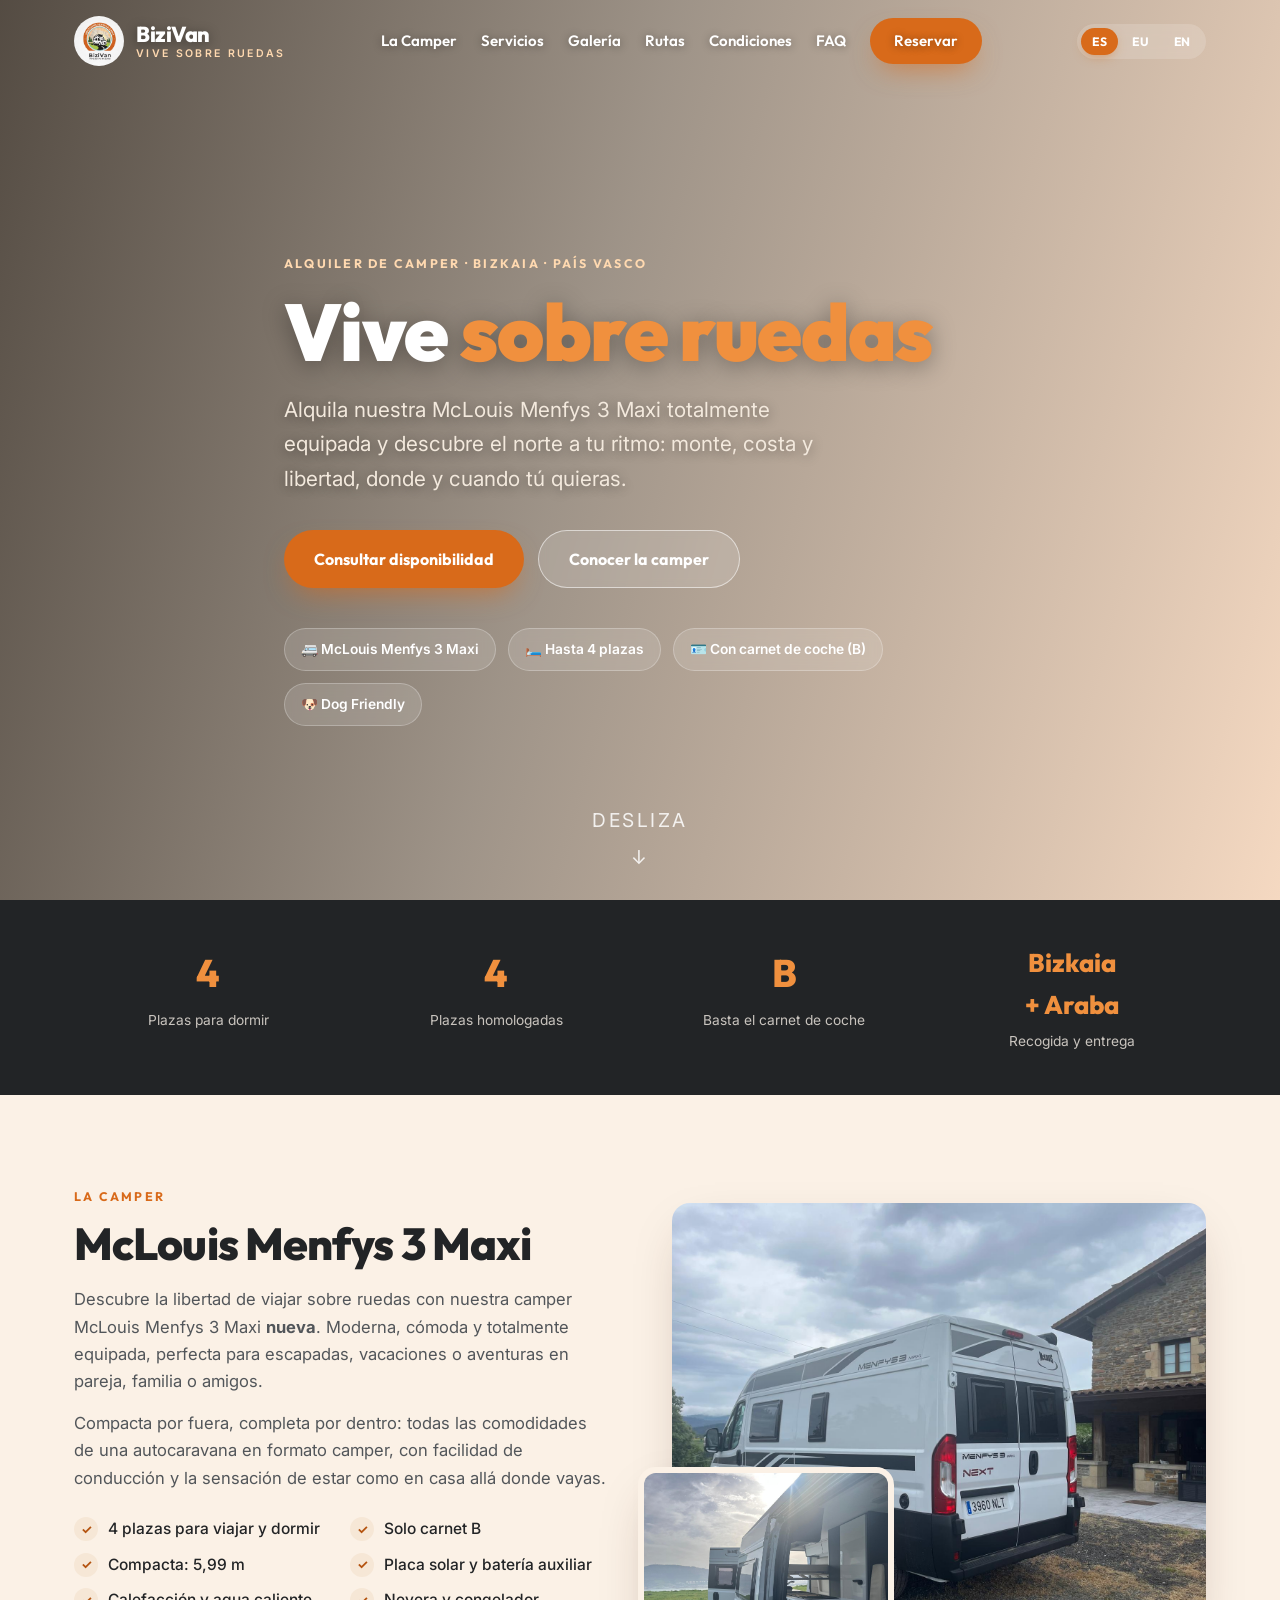
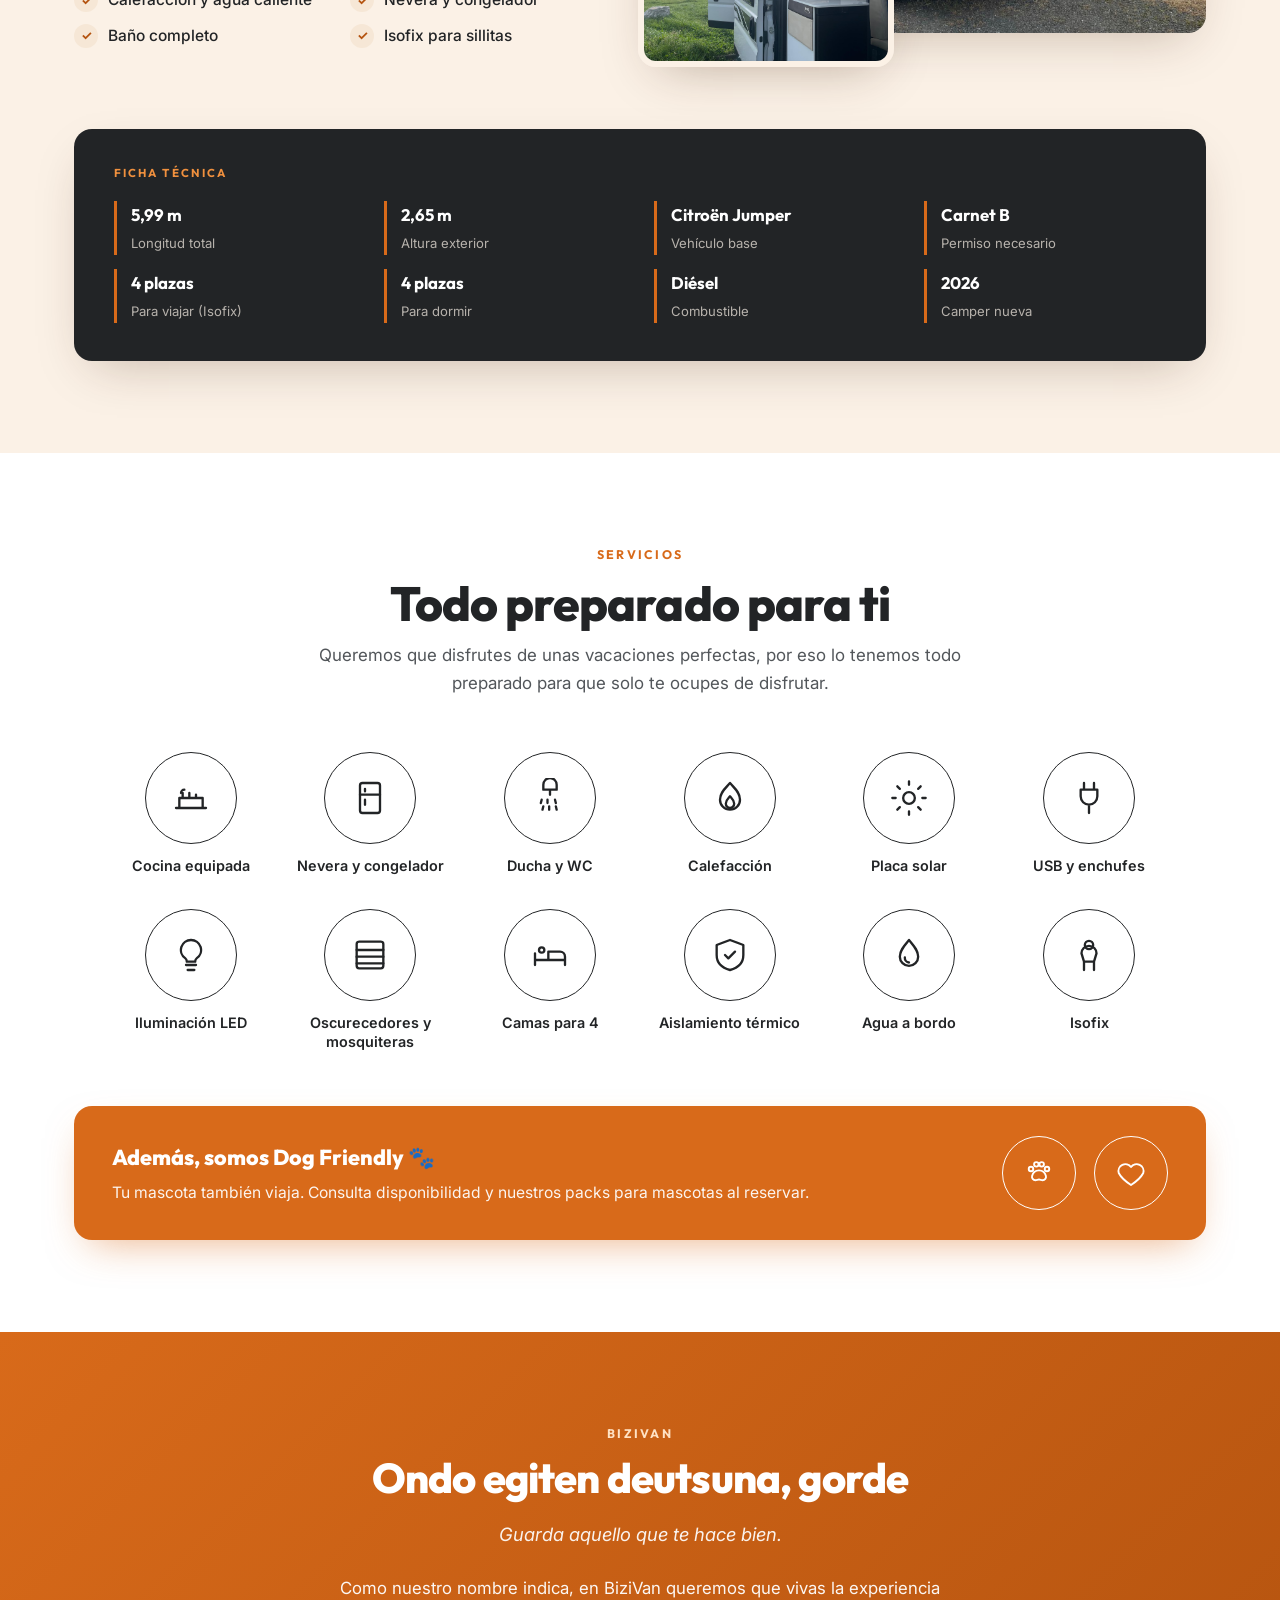
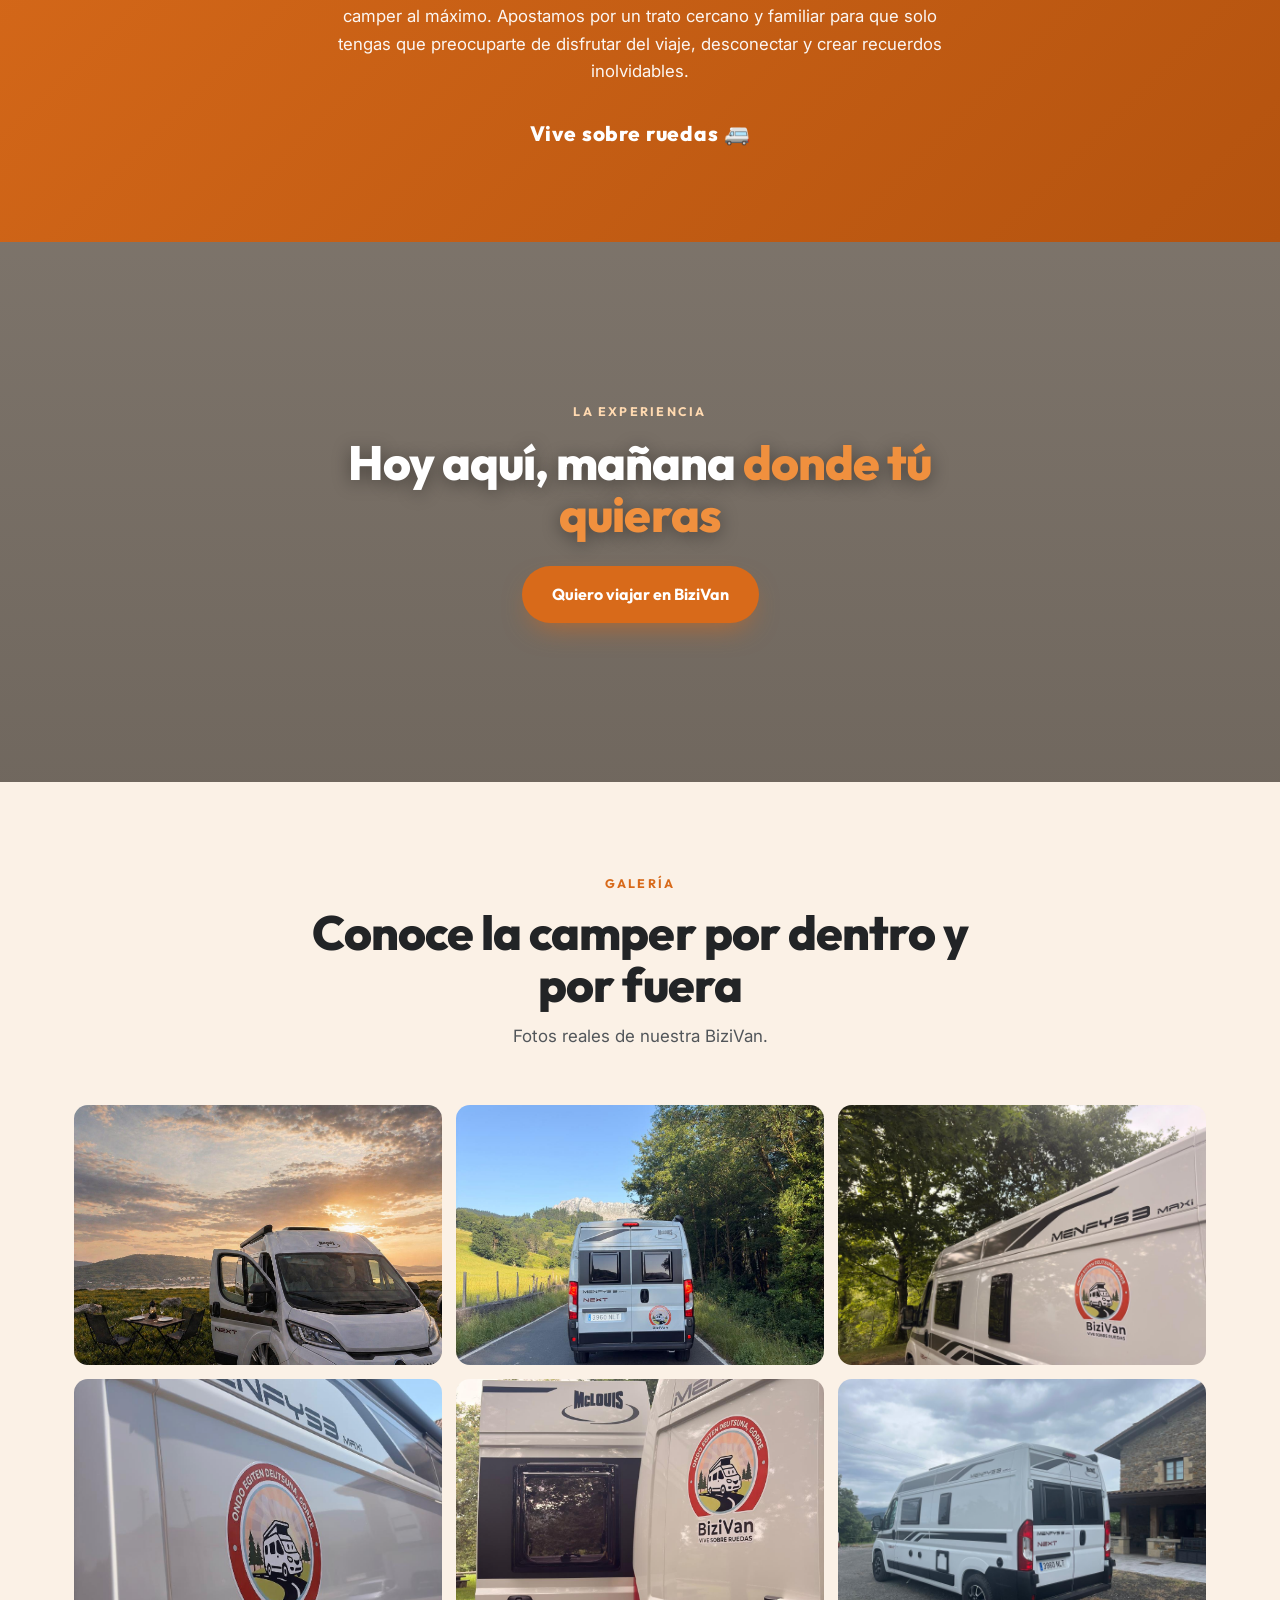
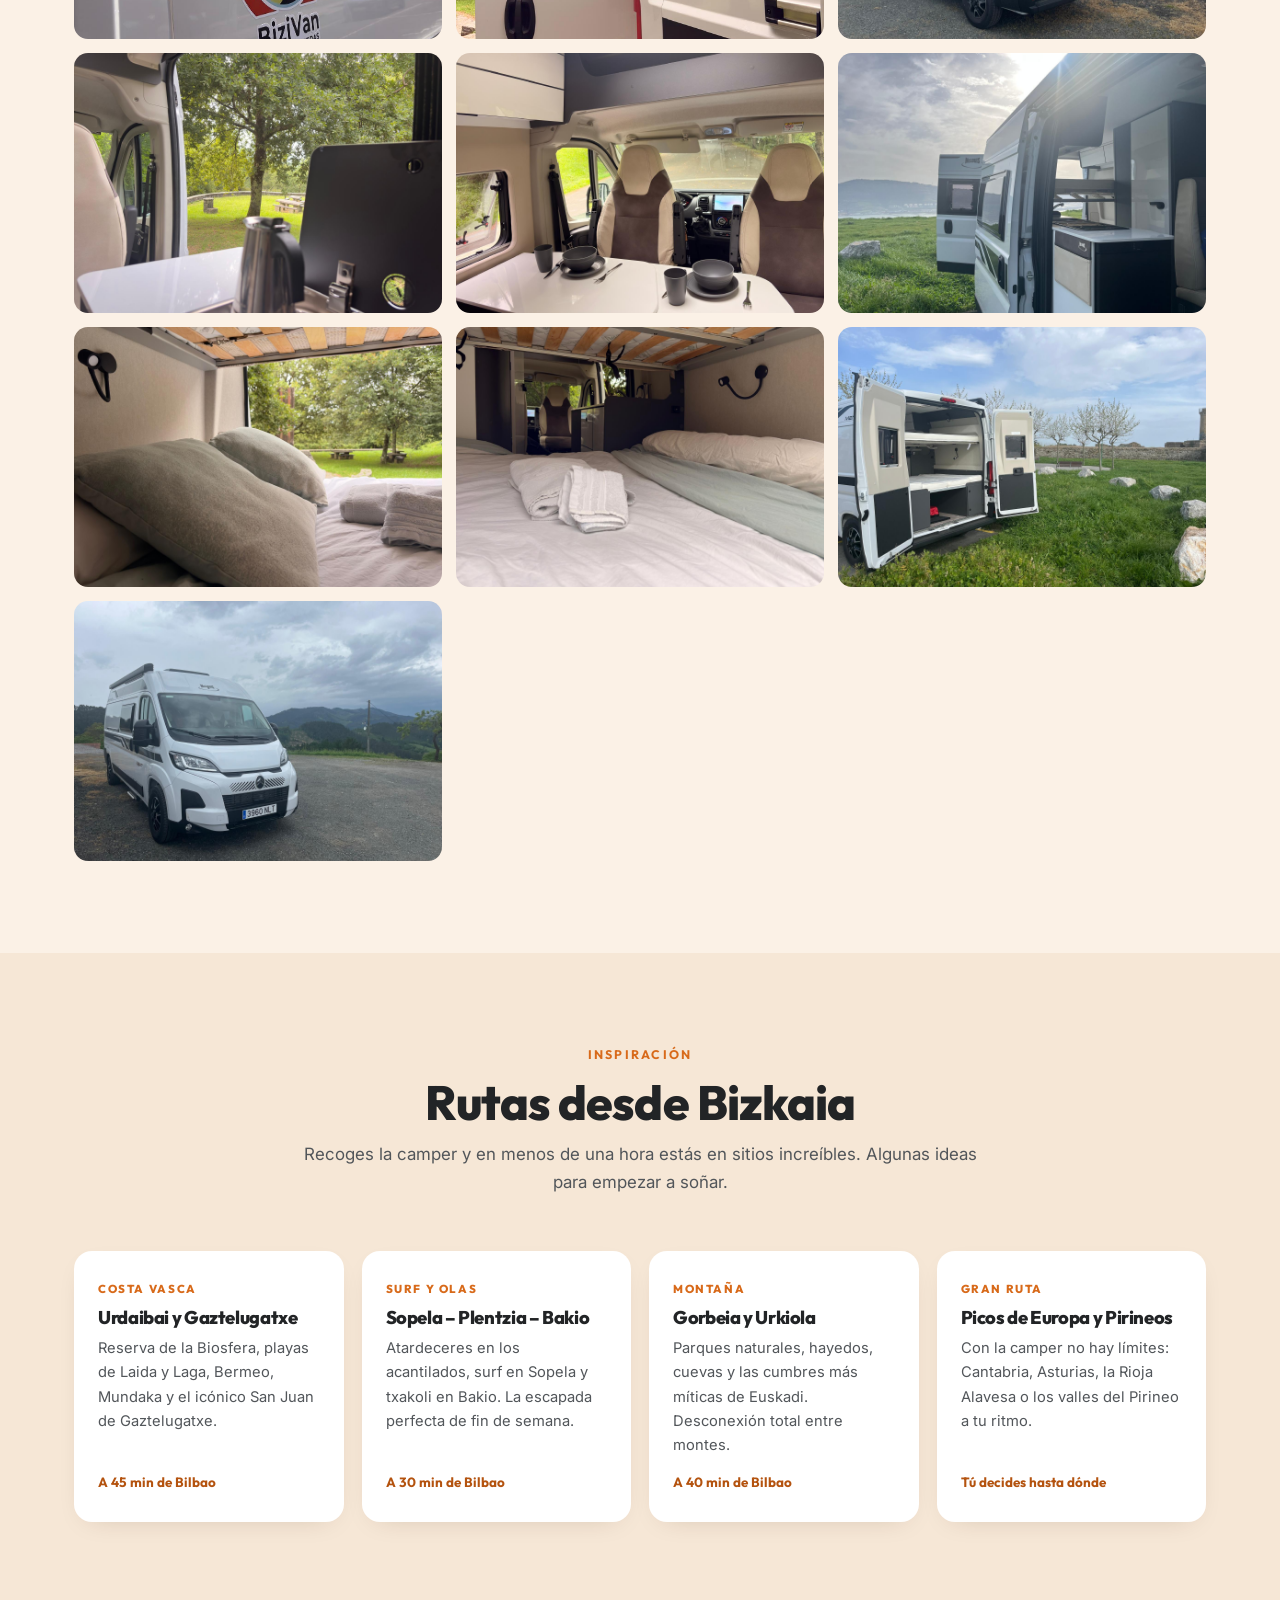
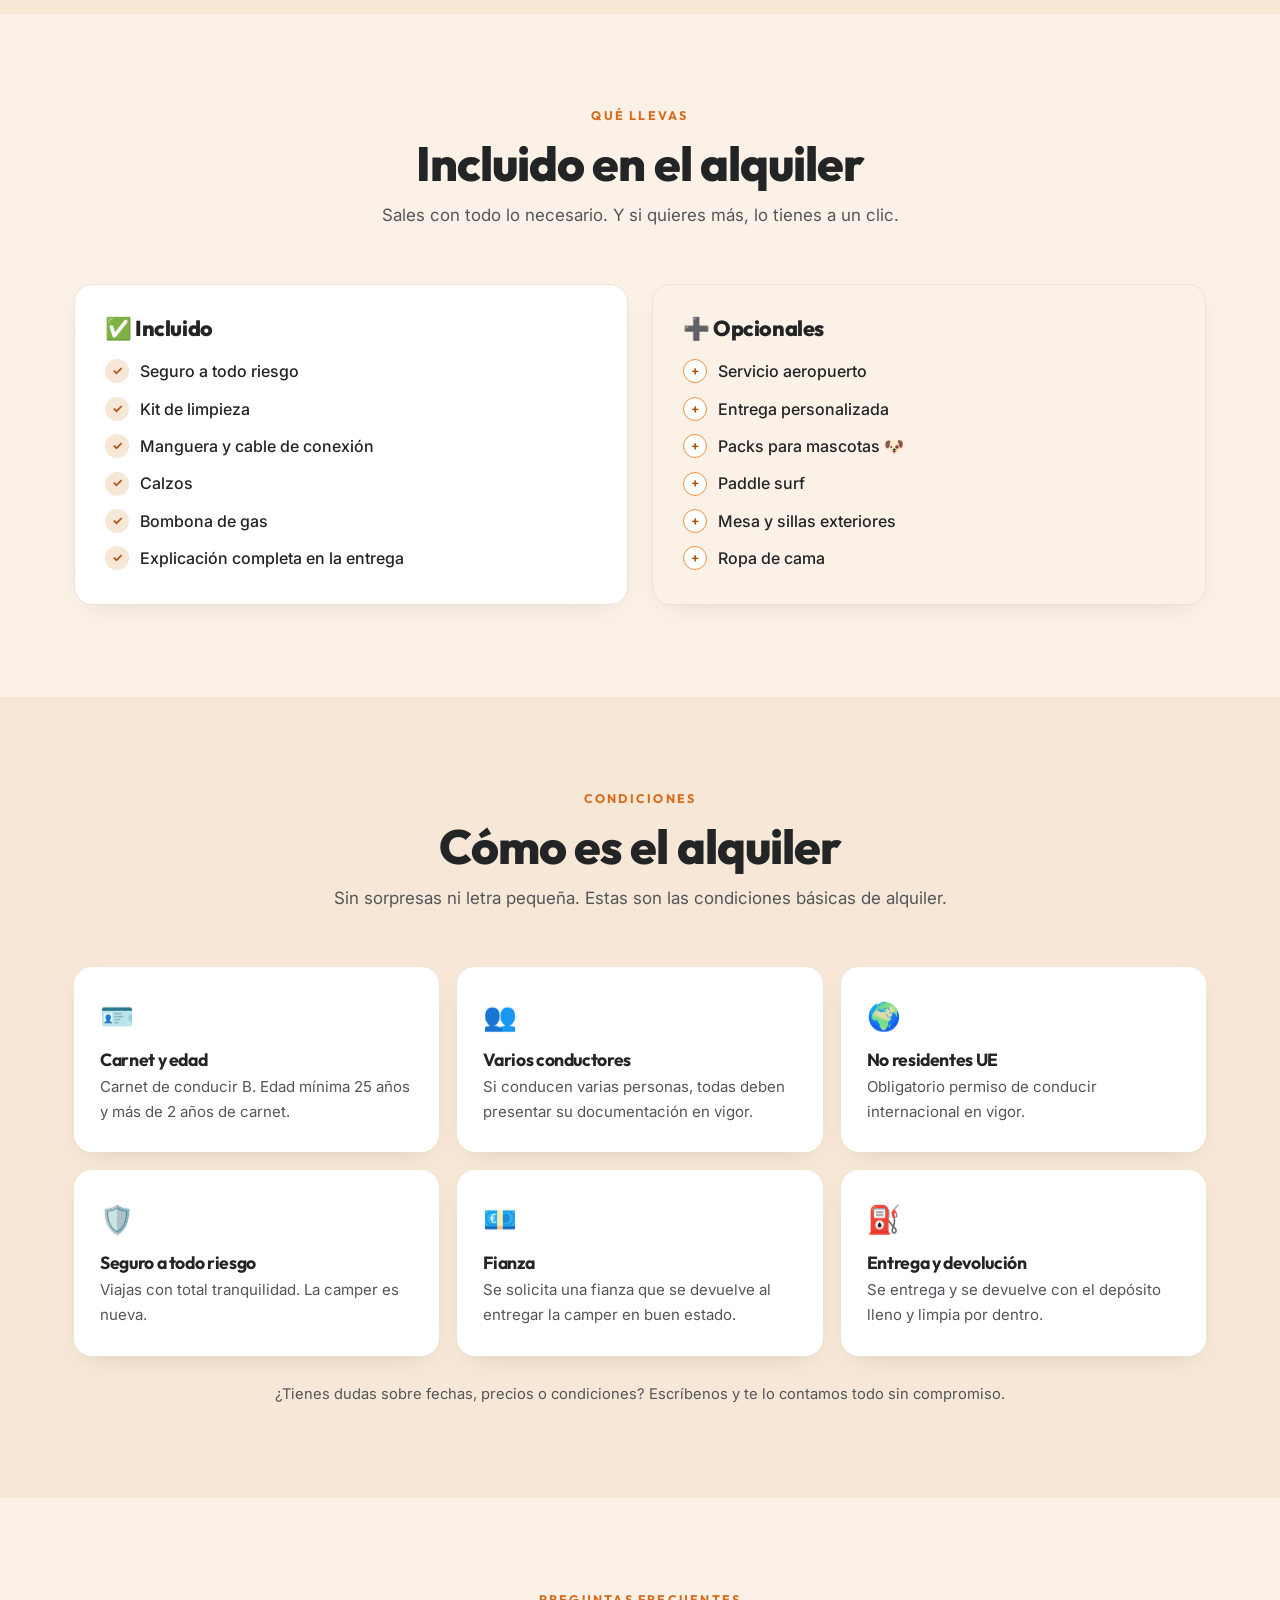
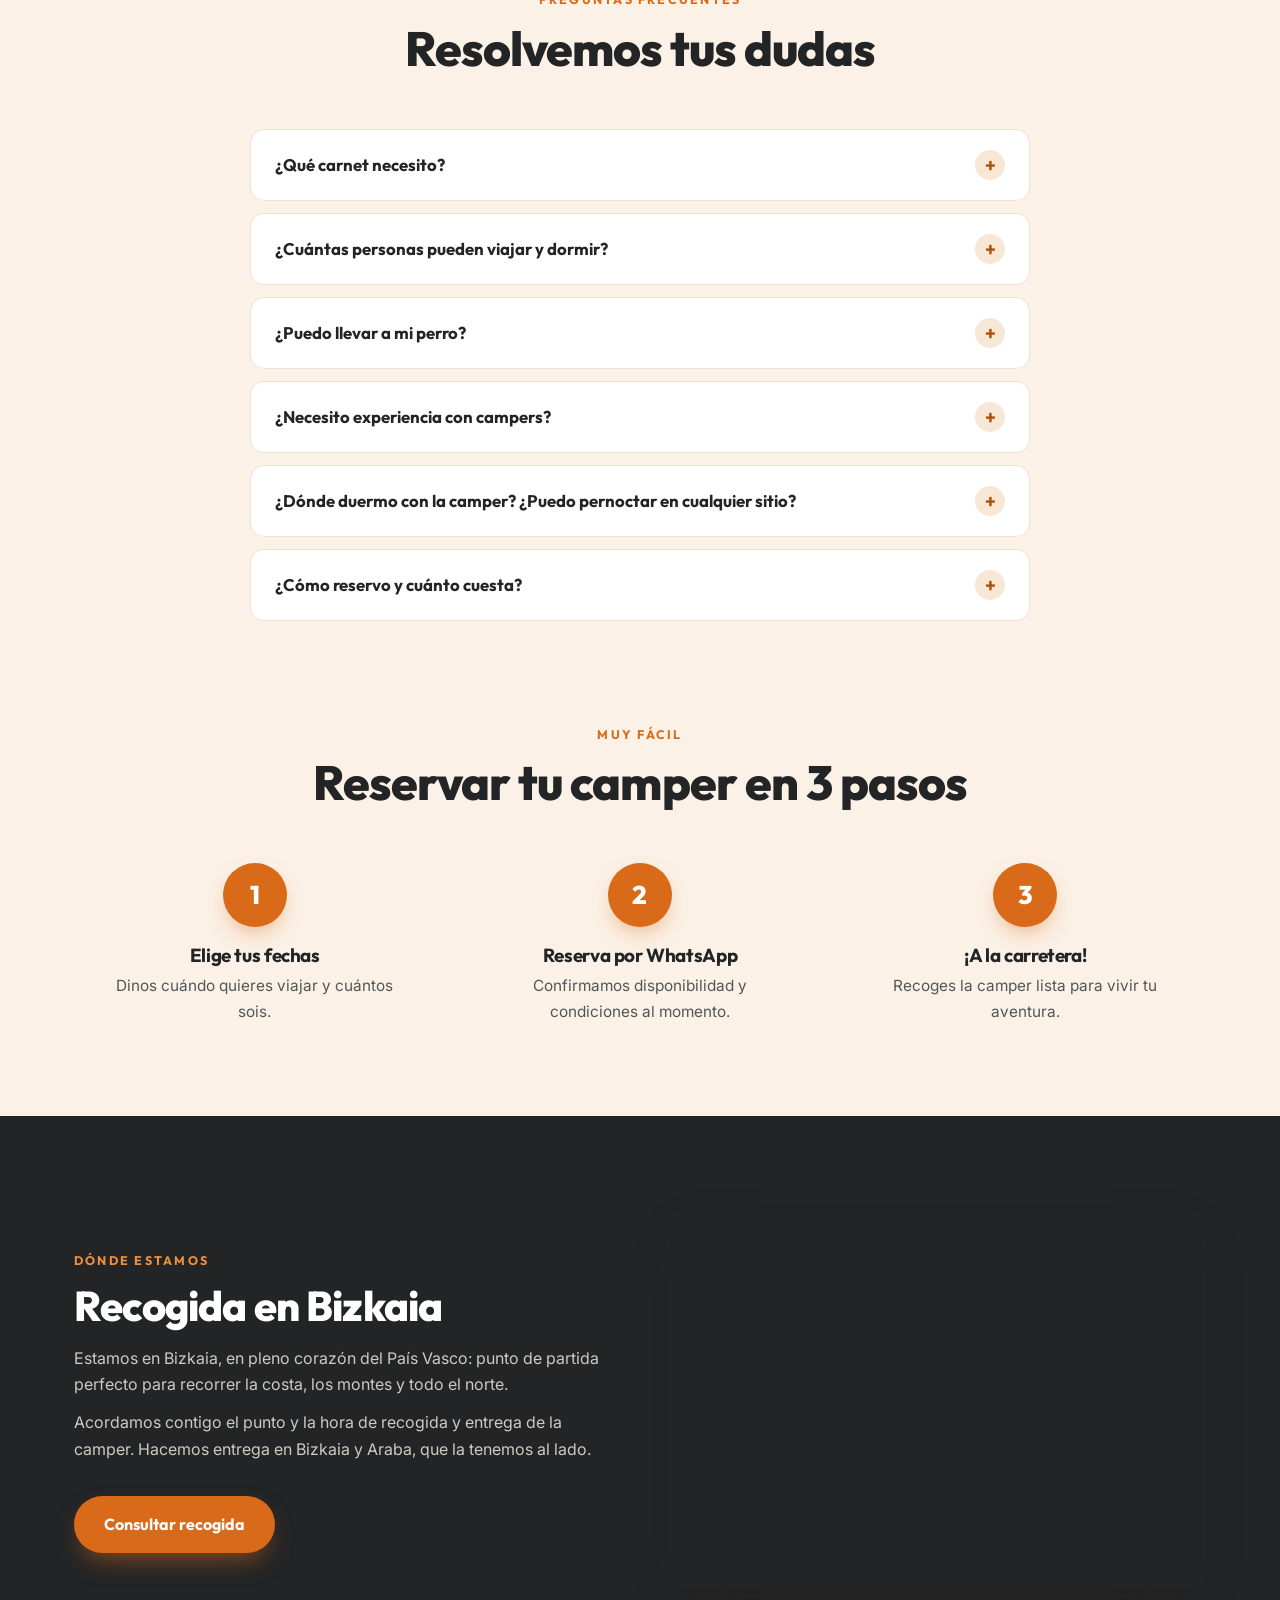
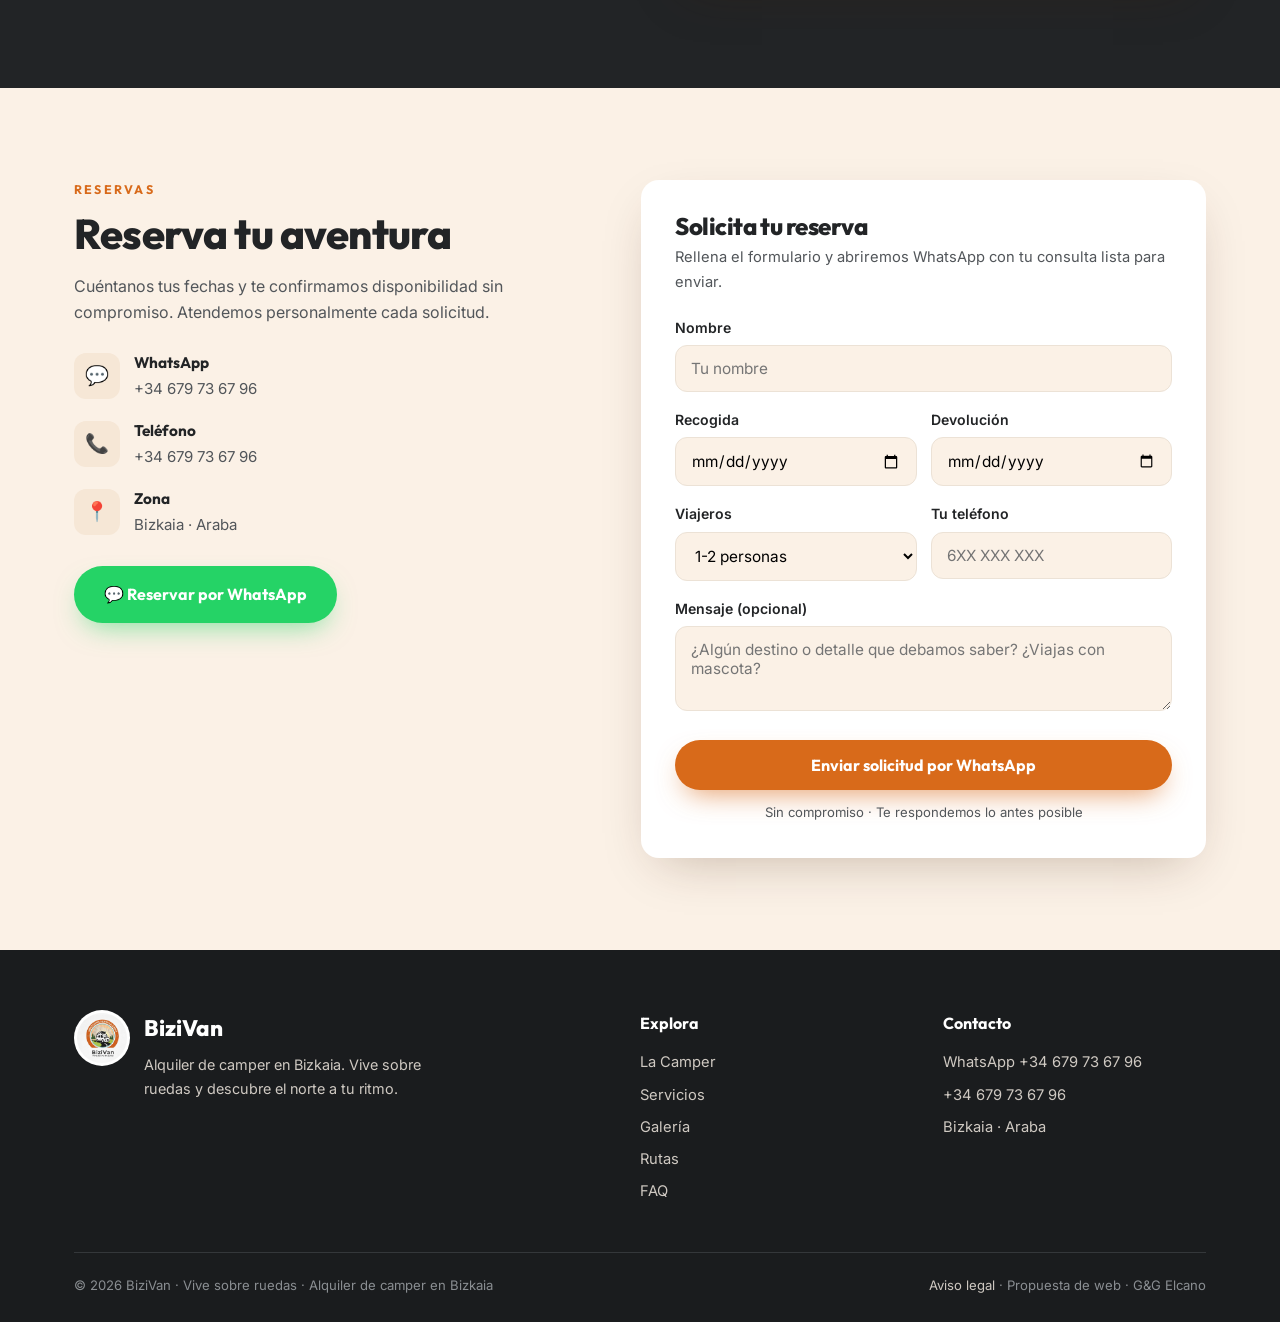
==== commit da4b2b76: "BiziVan: favicon con el emblema del logo (192/180 px cuadrado) para pestana y resultados de Google" ====
--- a/index.html
+++ b/index.html
@@ -14,7 +14,8 @@
 <meta property="og:url" content="https://bizivan.es/">
 <meta property="og:locale" content="es_ES">
 <meta name="theme-color" content="#D86A1A">
-<link rel="icon" href="img/logo.png">
+<link rel="icon" type="image/png" href="/favicon.png?v=1">
+<link rel="apple-touch-icon" href="/apple-touch-icon.png">
 <link rel="preconnect" href="https://fonts.googleapis.com">
 <link rel="preconnect" href="https://fonts.gstatic.com" crossorigin>
 <link href="https://fonts.googleapis.com/css2?family=Outfit:wght@400;500;600;700;800;900&family=Inter:wght@300;400;500;600;700&display=swap" rel="stylesheet">
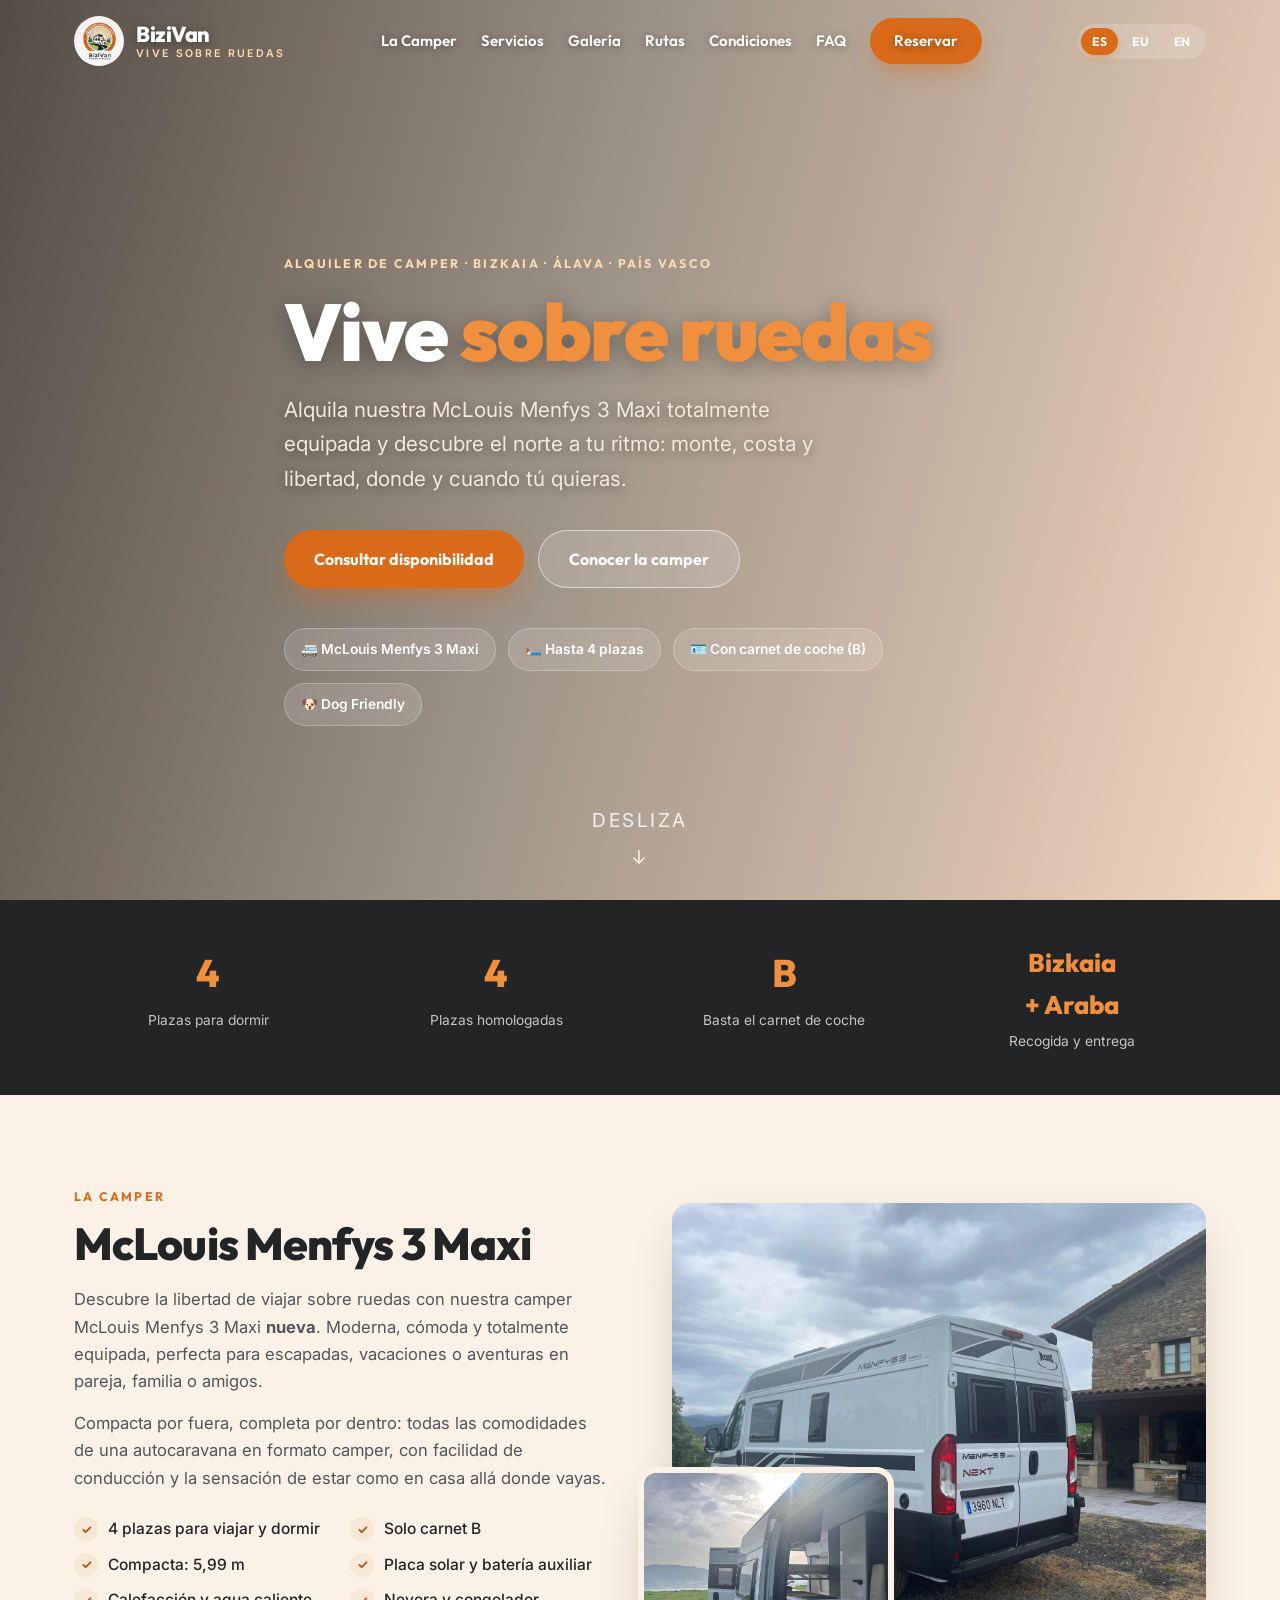
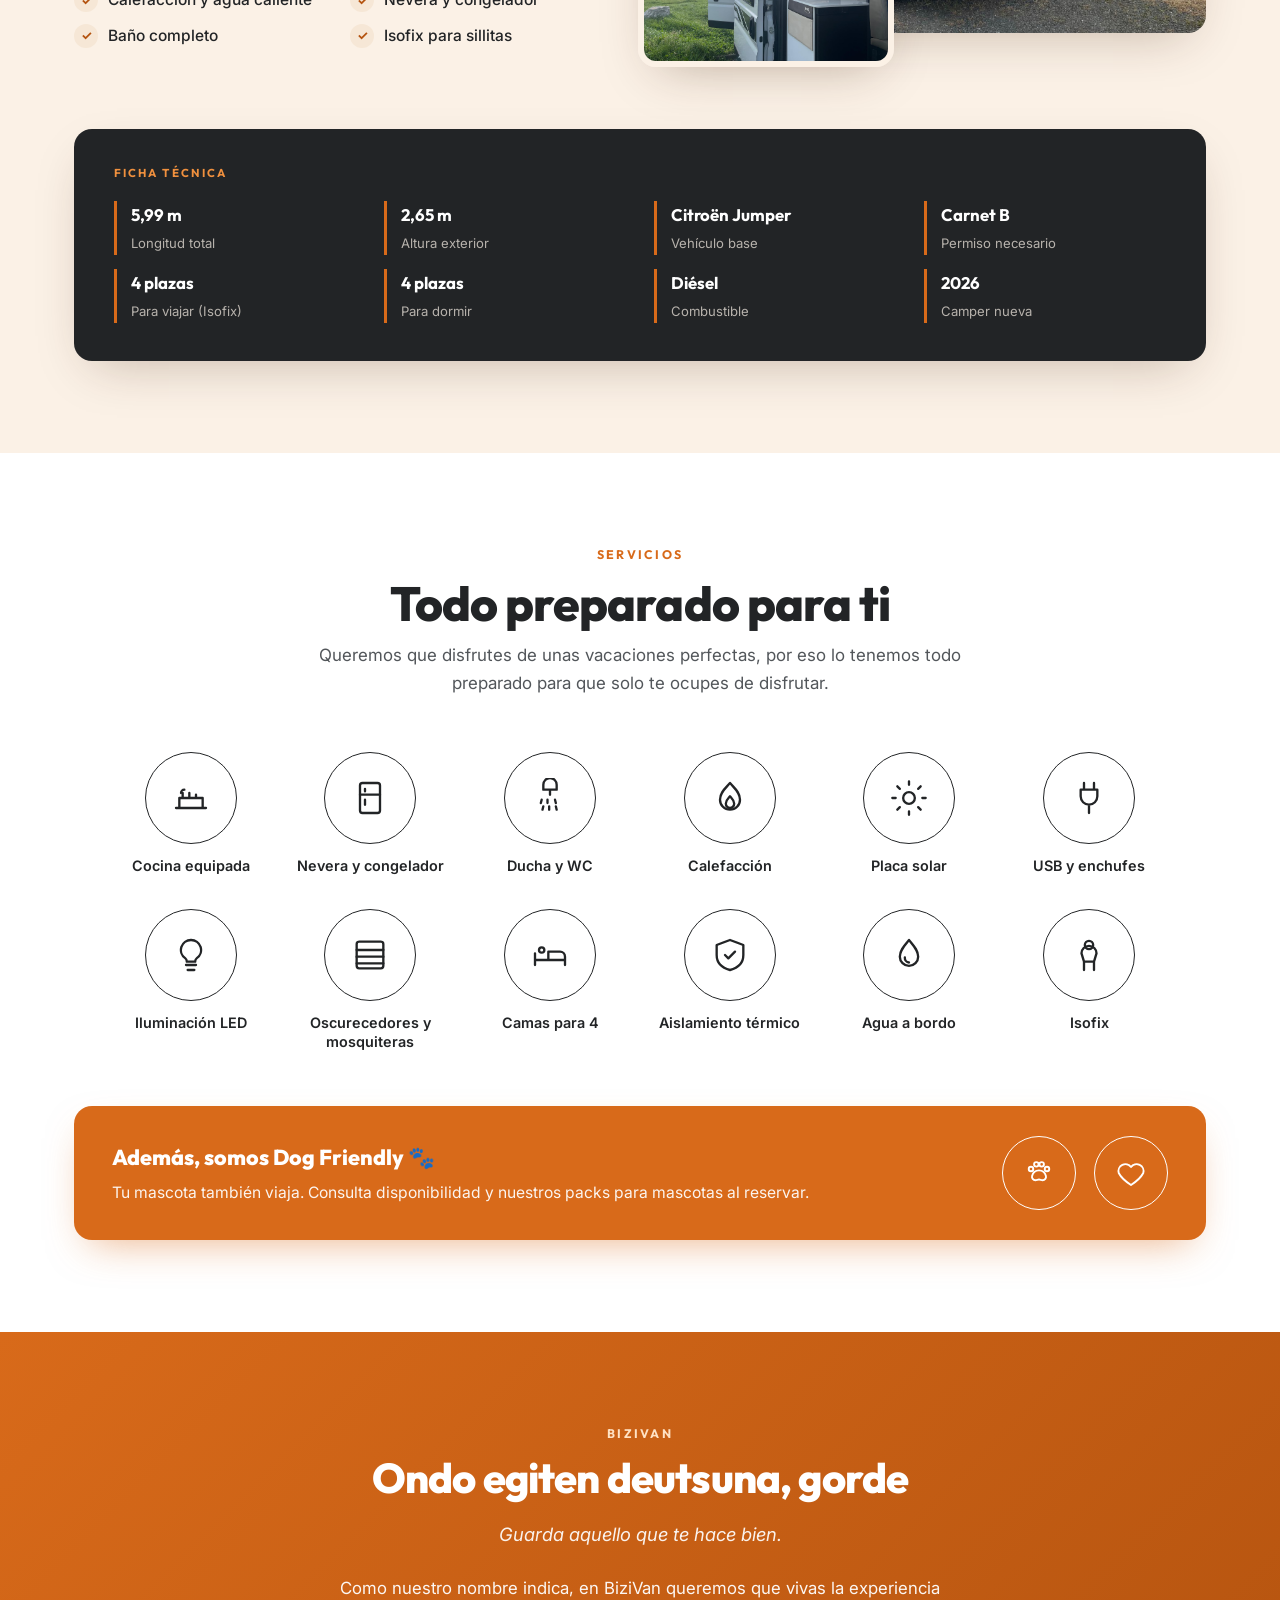
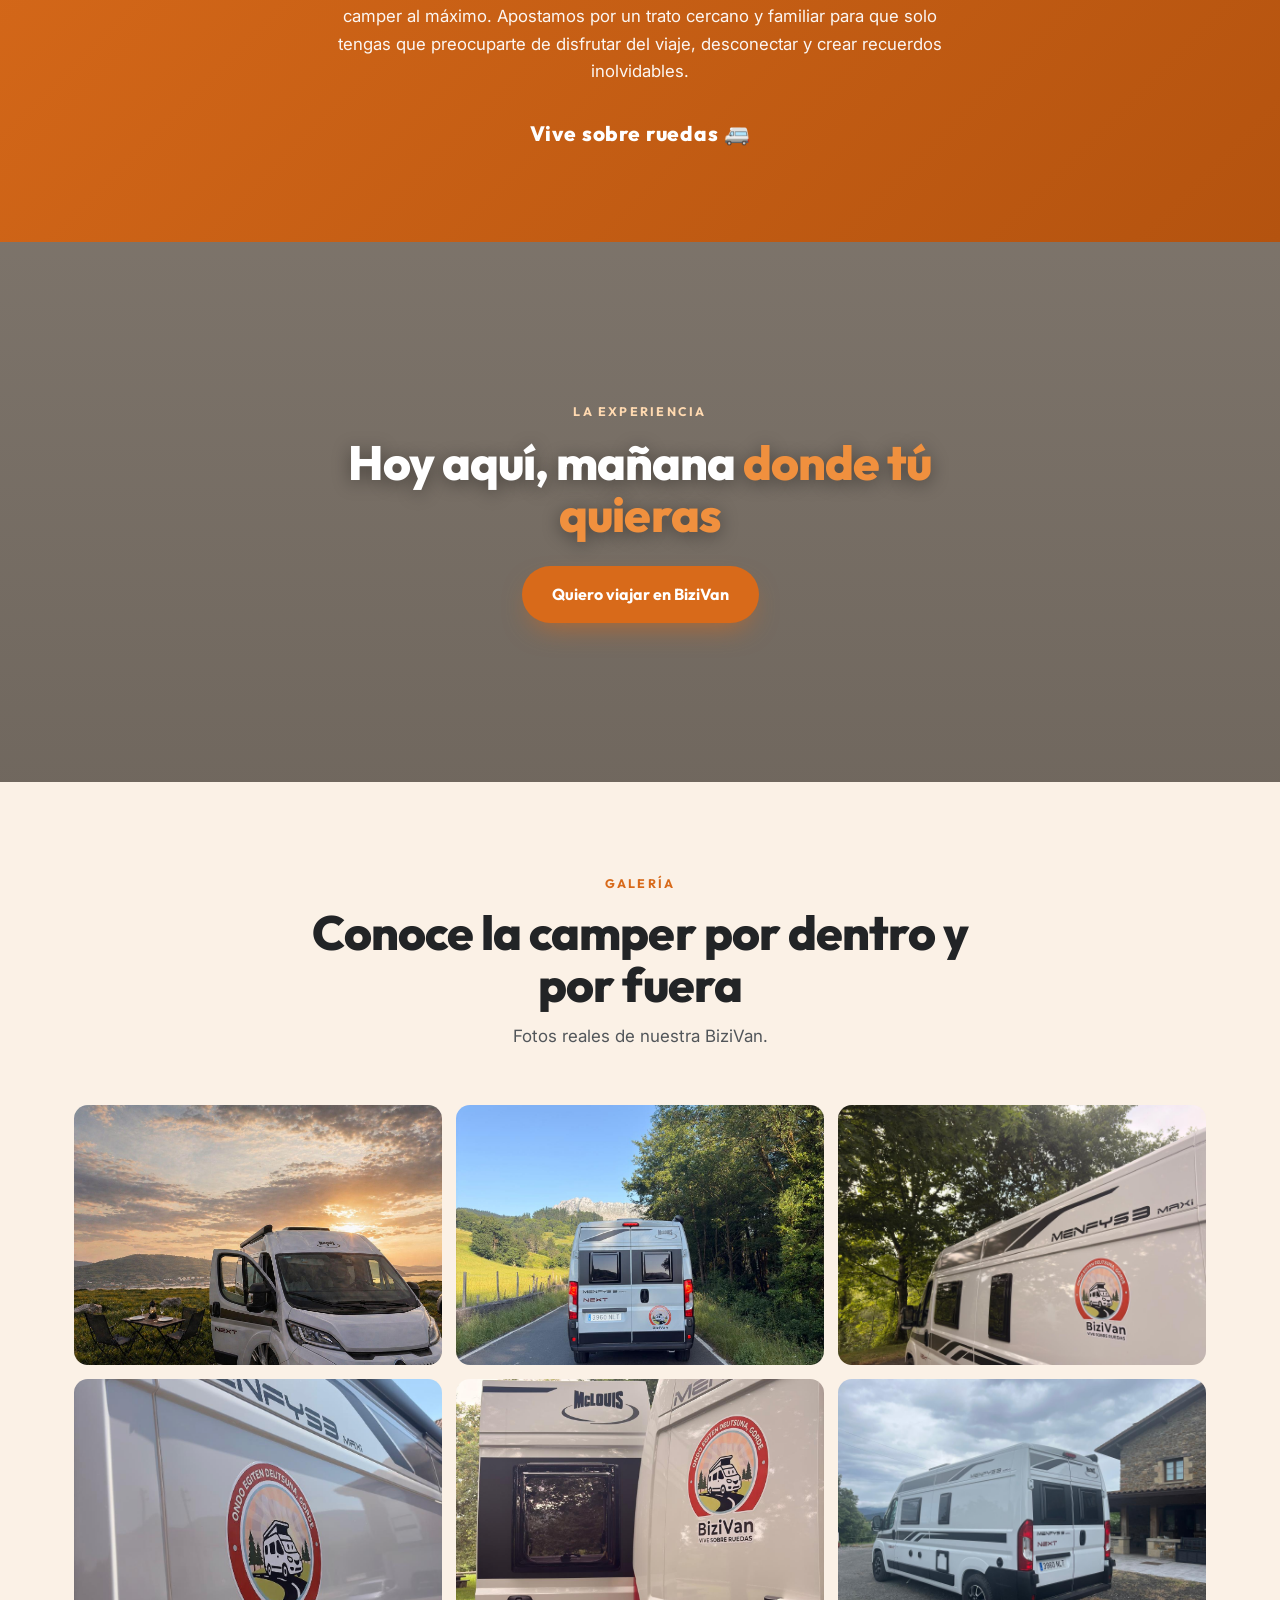
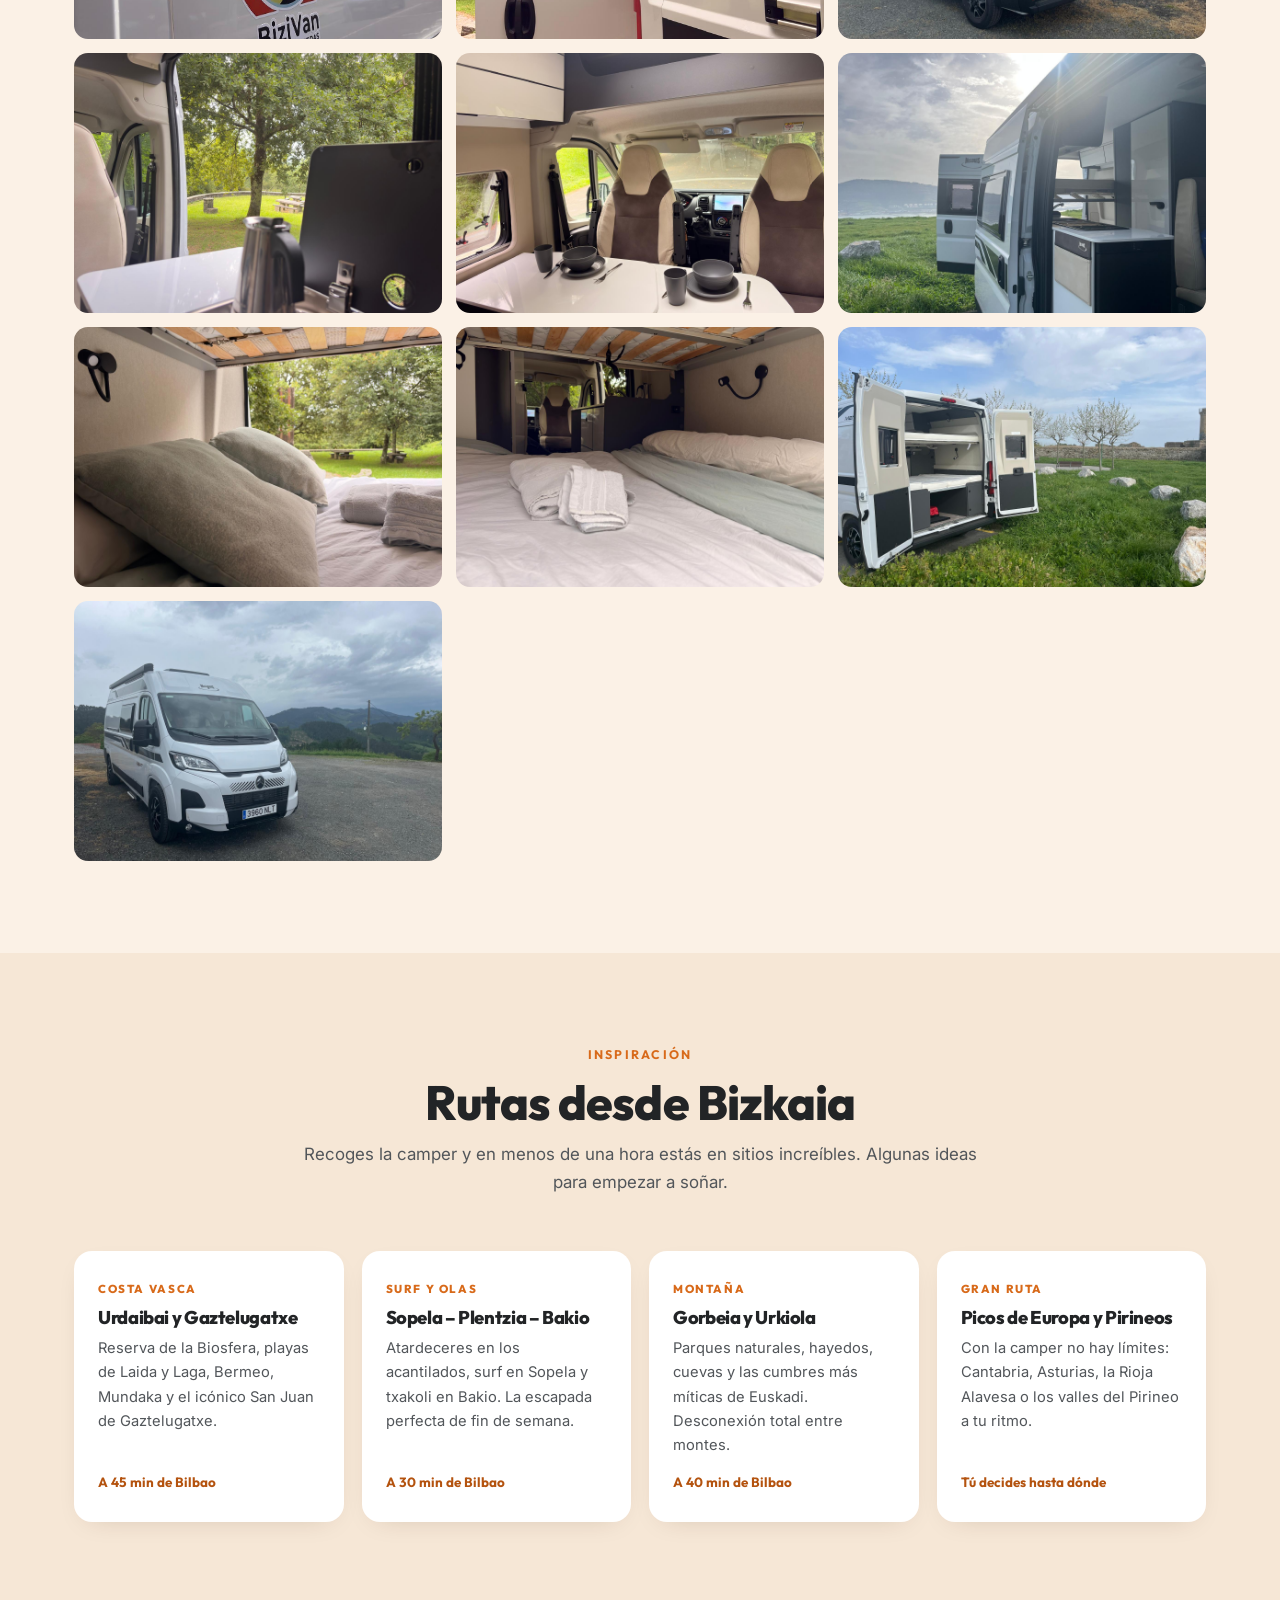
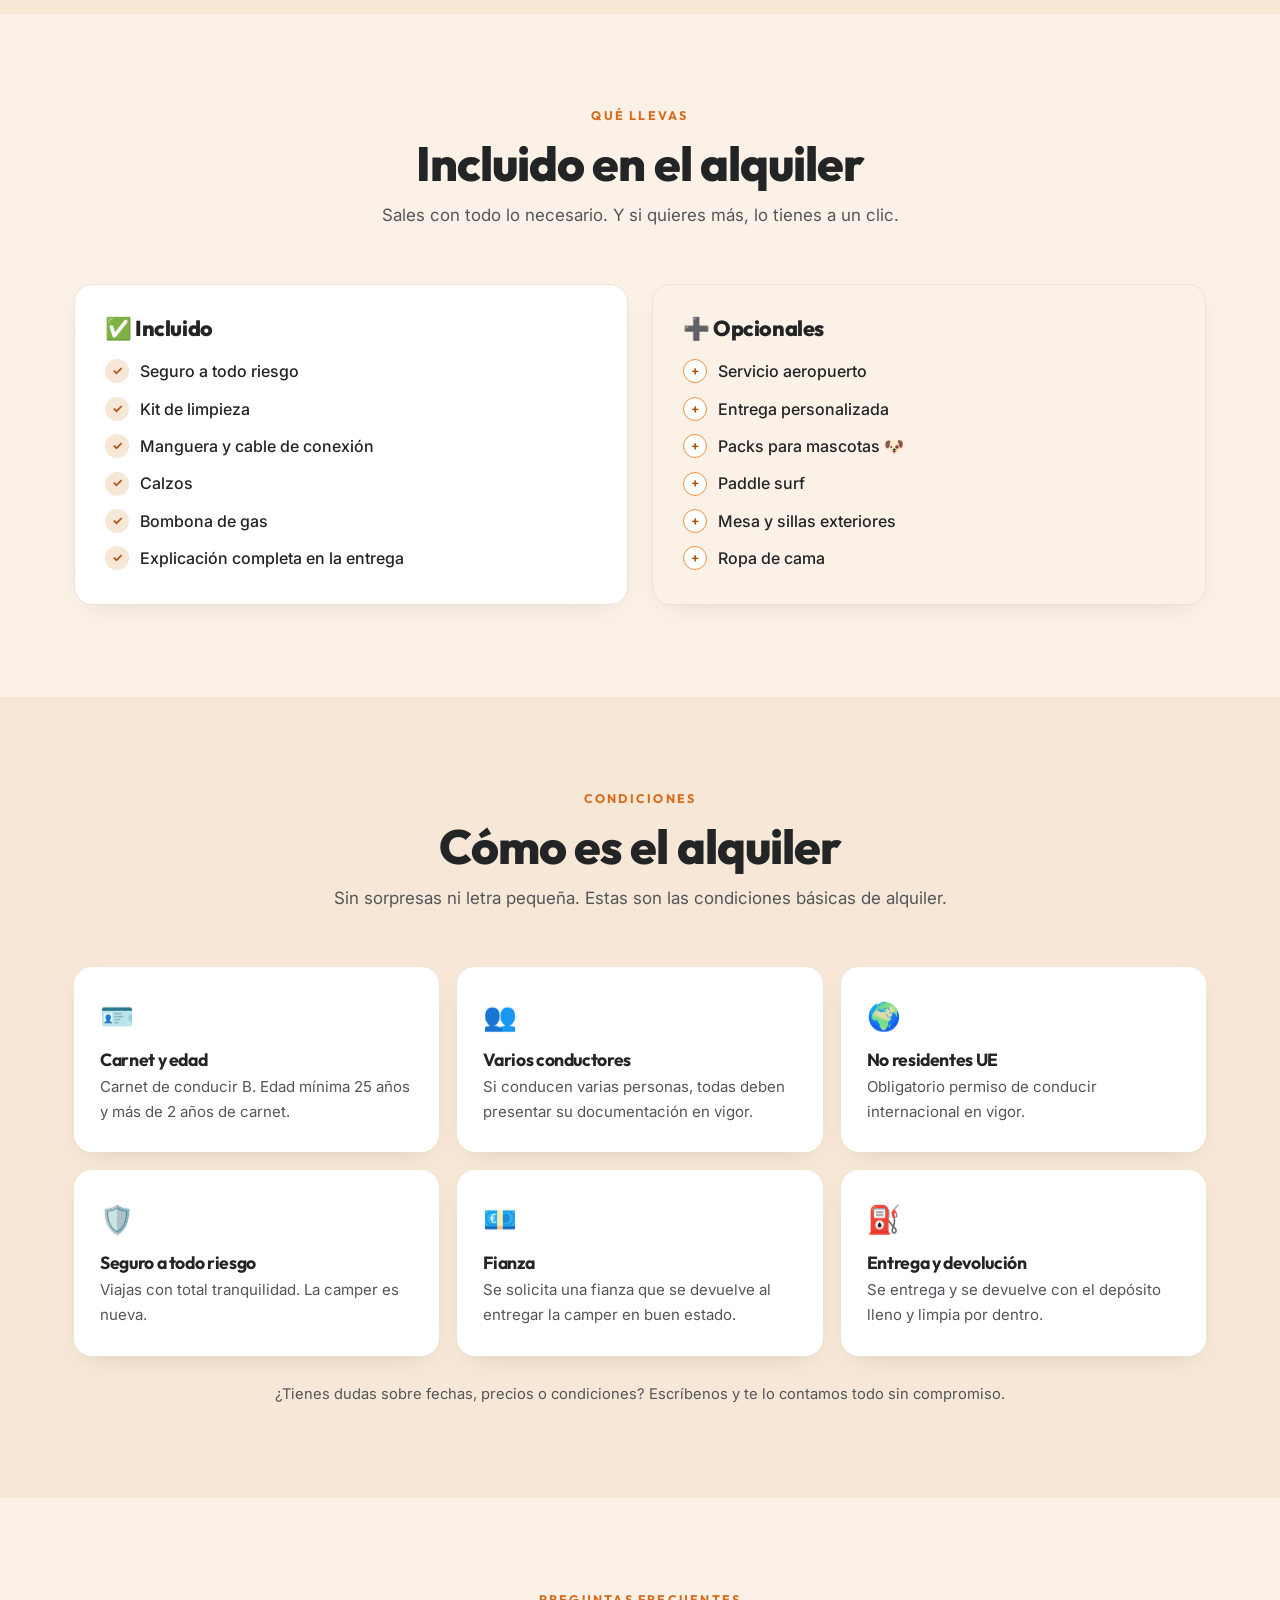
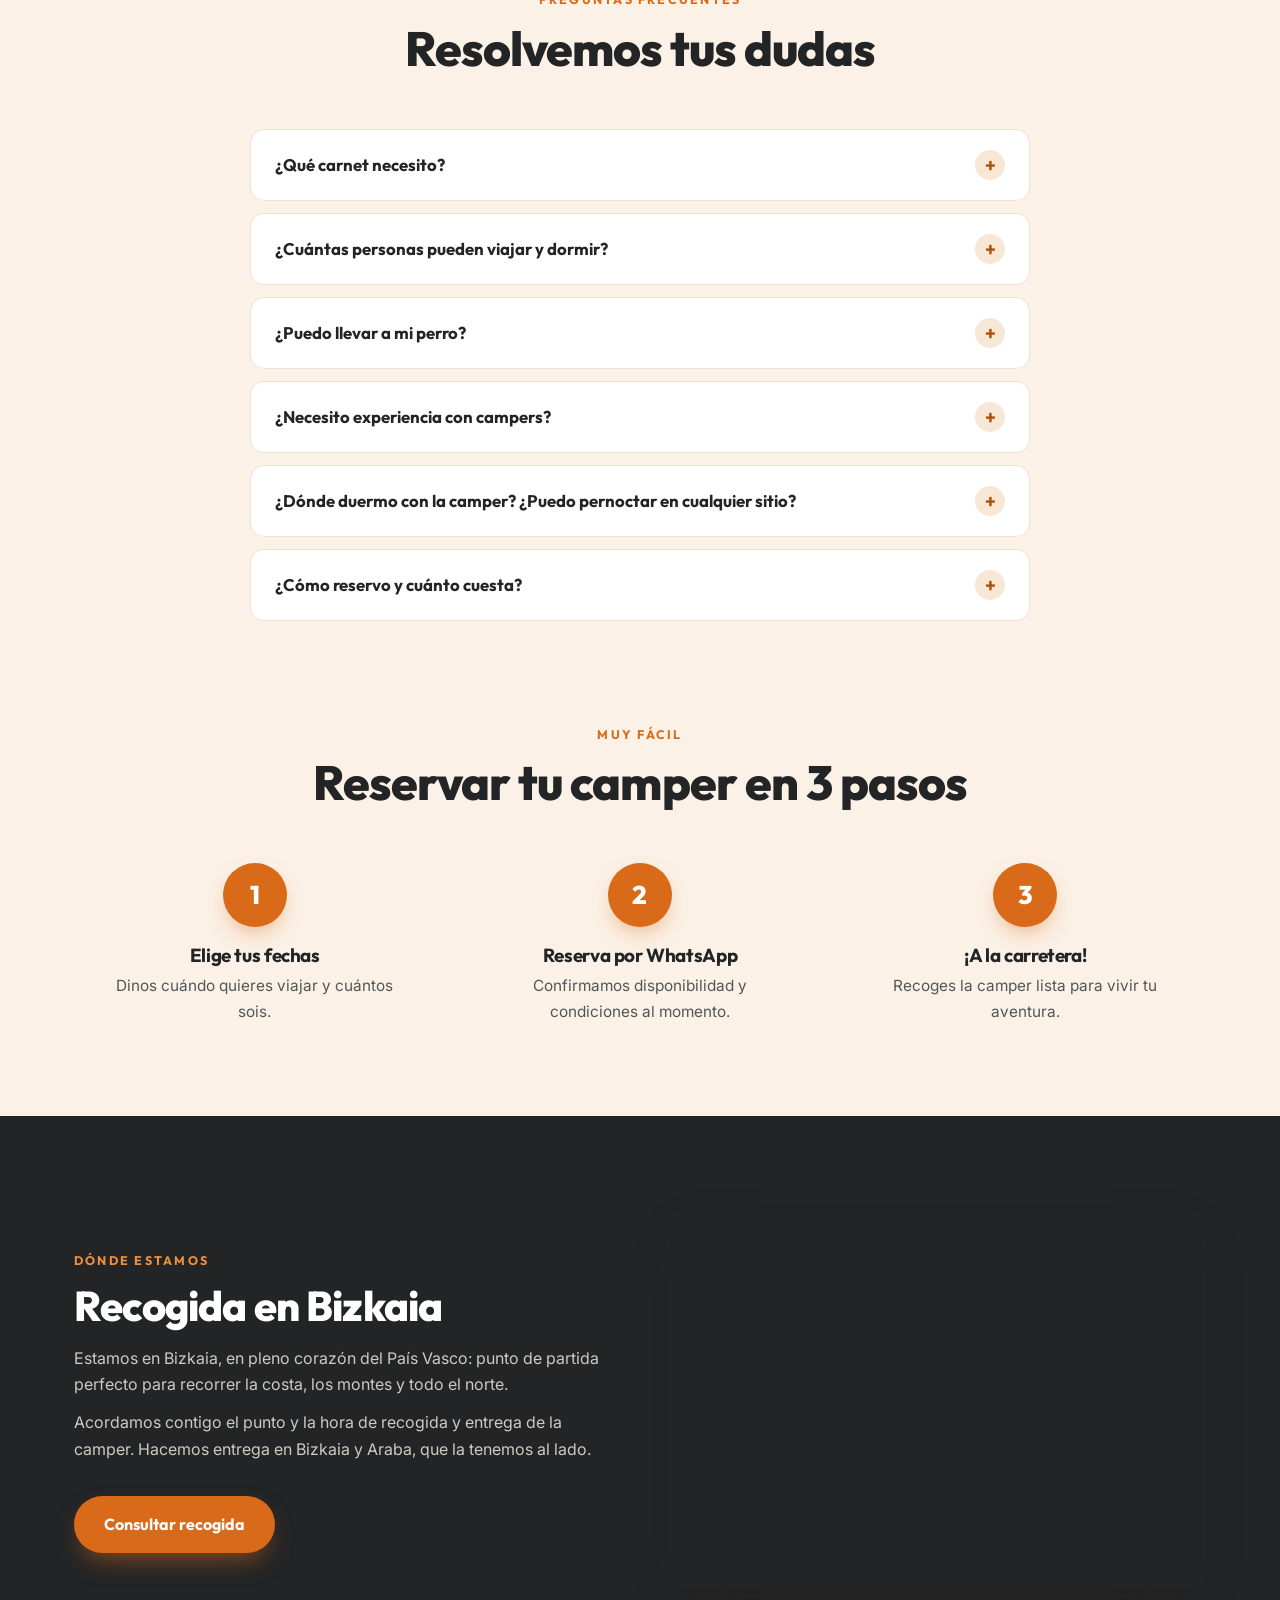
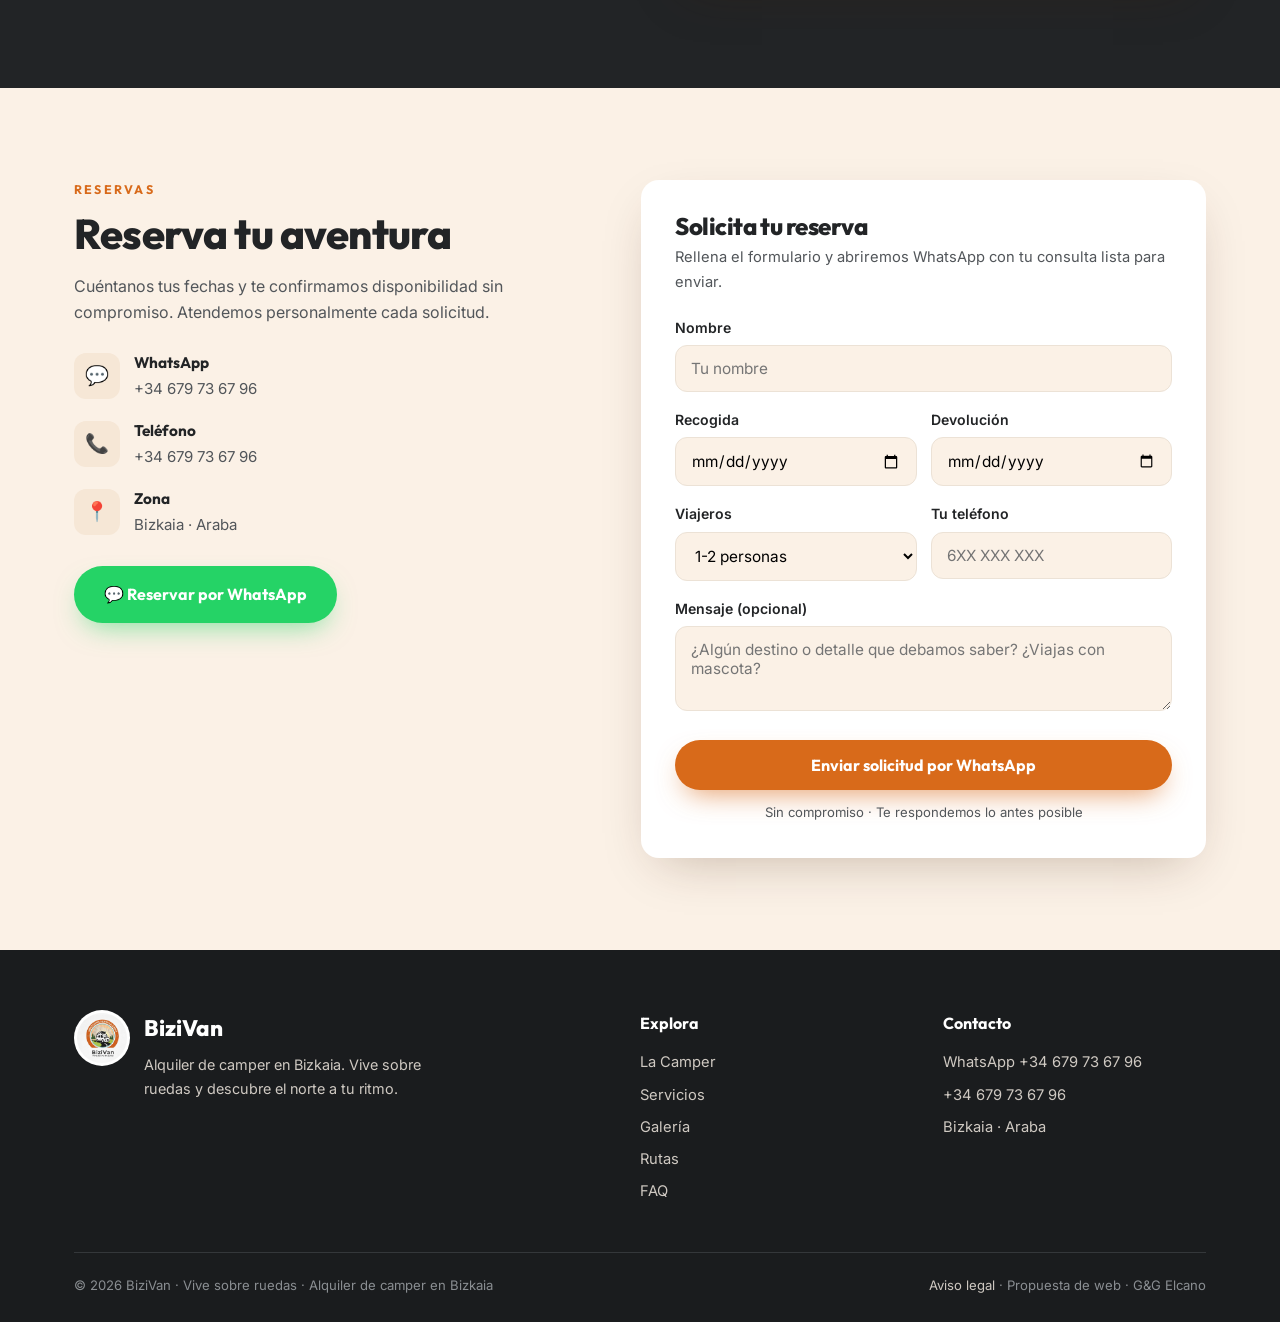
==== commit d3b423ee: "BiziVan: anade Alava/Araba al eyebrow del hero (ES/EU/EN)" ====
--- a/index.html
+++ b/index.html
@@ -388,7 +388,7 @@
     <div class="slide" style="background-image:url('img/camper-cama.jpg')"></div>
   </div>
   <div class="wrap hero-inner">
-    <div class="eyebrow" data-i18n="h_eb">Alquiler de camper · Bizkaia · País Vasco</div>
+    <div class="eyebrow" data-i18n="h_eb">Alquiler de camper · Bizkaia · Álava · País Vasco</div>
     <h1 data-i18n="h_t">Vive <em>sobre ruedas</em></h1>
     <p data-i18n="h_p">Alquila nuestra McLouis Menfys 3 Maxi totalmente equipada y descubre el norte a tu ritmo: monte, costa y libertad, donde y cuando tú quieras.</p>
     <div class="hero-cta">
@@ -679,7 +679,7 @@
 const TR={
 eu:{
   n1:"Kanperra",n2:"Zerbitzuak",n3:"Galeria",n4:"Ibilbideak",n5:"Baldintzak",n7:"Erreserbatu",
-  h_eb:"Kanper alokairua · Bizkaia · Euskal Herria",
+  h_eb:"Kanper alokairua · Bizkaia · Araba · Euskal Herria",
   h_t:"Bizi <em>gurpilen gainean</em>",
   h_p:"Alokatu gure McLouis Menfys 3 Maxi guztiz hornitua eta ezagutu iparraldea zure erritmora: mendia, kostaldea eta askatasuna, nahi duzun lekuan eta nahi duzunean.",
   h_c1:"Kontsultatu erabilgarritasuna",h_c2:"Ezagutu kanperra",
@@ -747,7 +747,7 @@
 },
 en:{
   n1:"The Camper",n2:"Services",n3:"Gallery",n4:"Routes",n5:"Conditions",n7:"Book now",
-  h_eb:"Campervan hire · Bizkaia · Basque Country",
+  h_eb:"Campervan hire · Bizkaia · Álava · Basque Country",
   h_t:"Live <em>on wheels</em>",
   h_p:"Rent our fully equipped McLouis Menfys 3 Maxi and discover northern Spain at your own pace: mountains, coastline and freedom, wherever and whenever you want.",
   h_c1:"Check availability",h_c2:"Meet the camper",
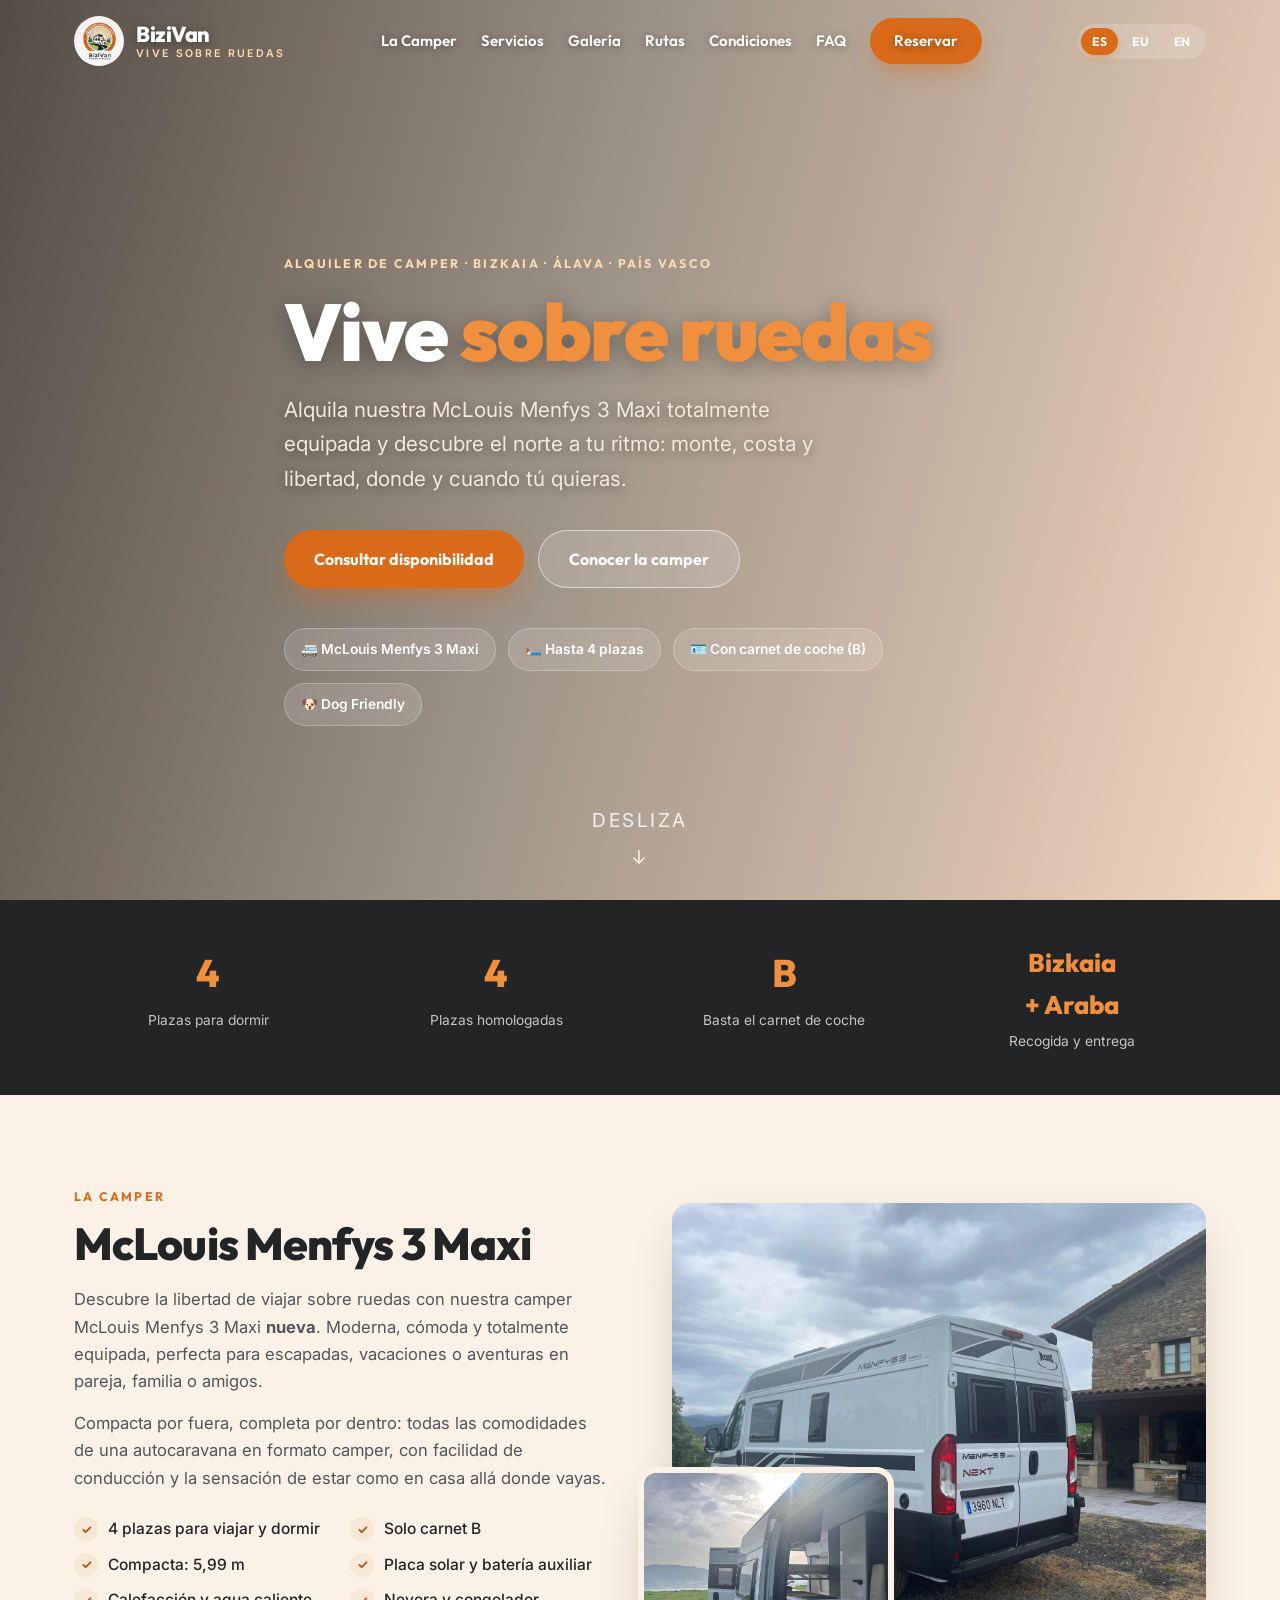
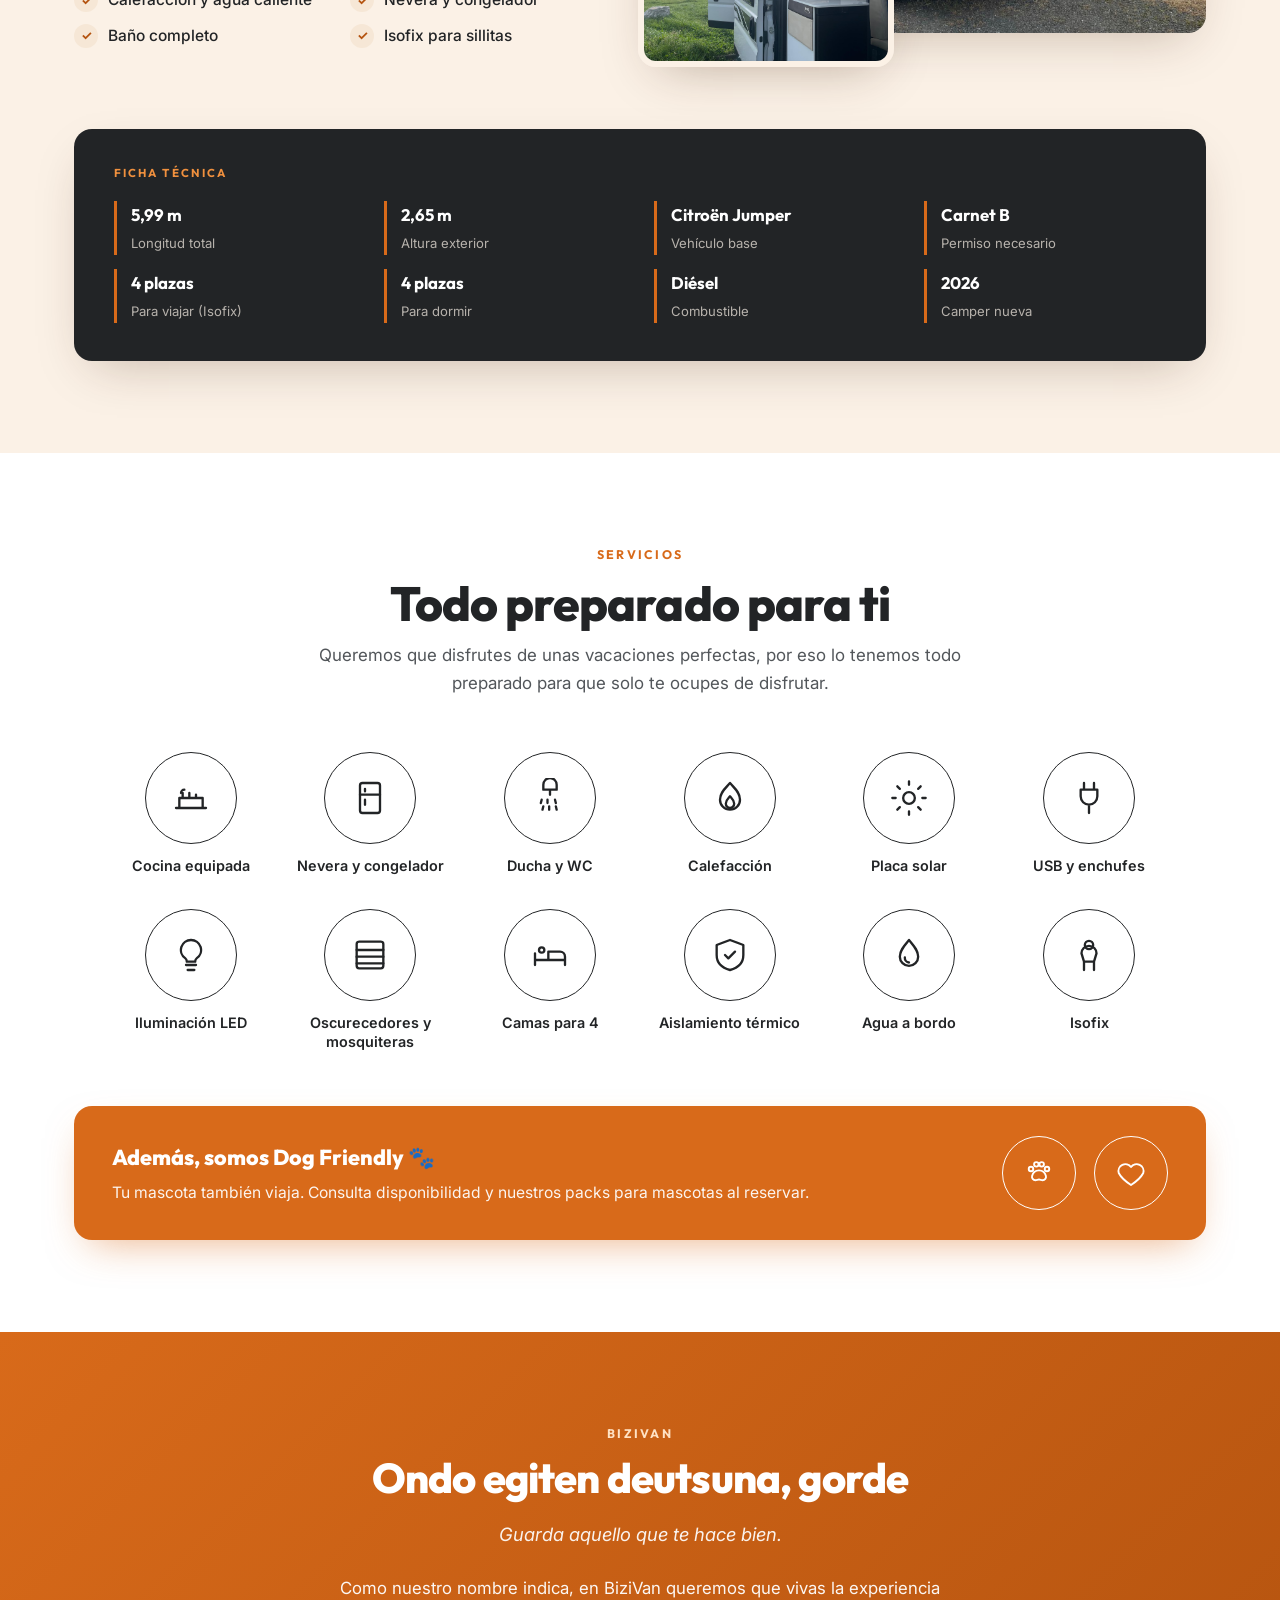
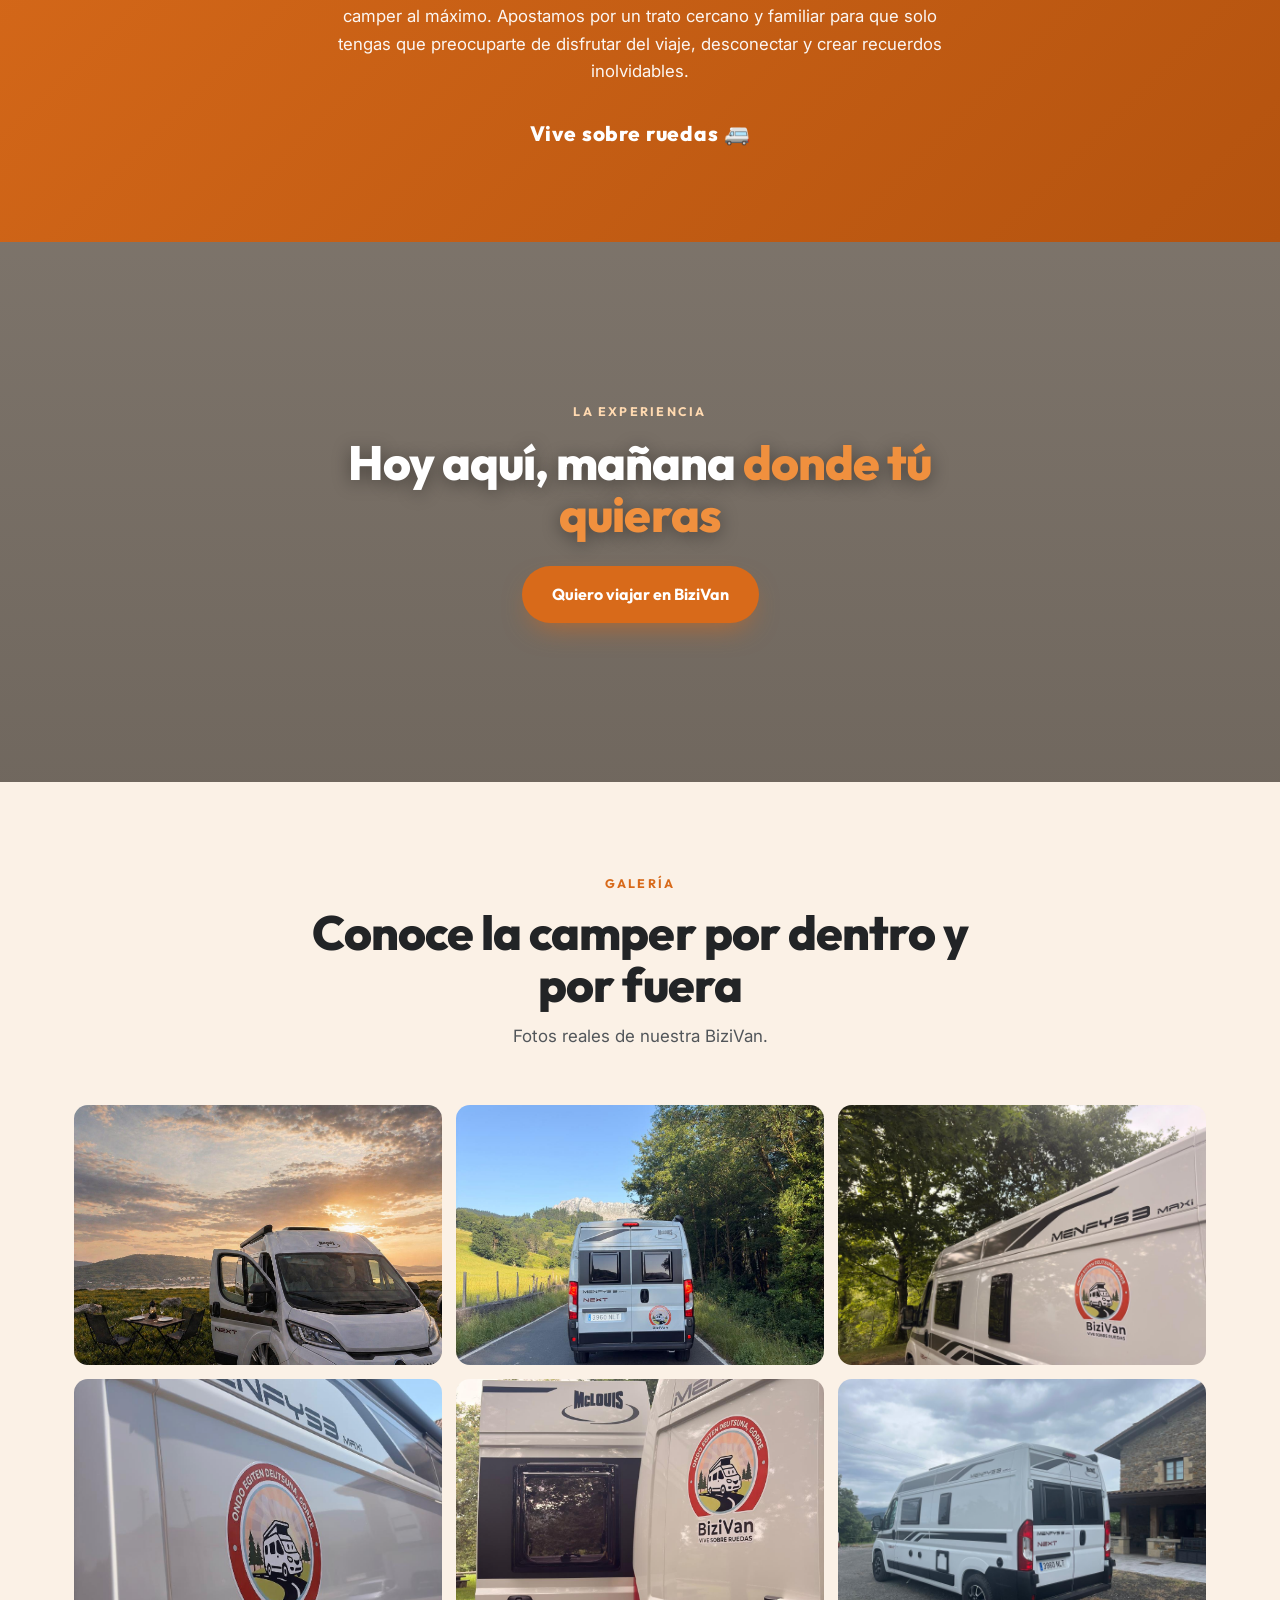
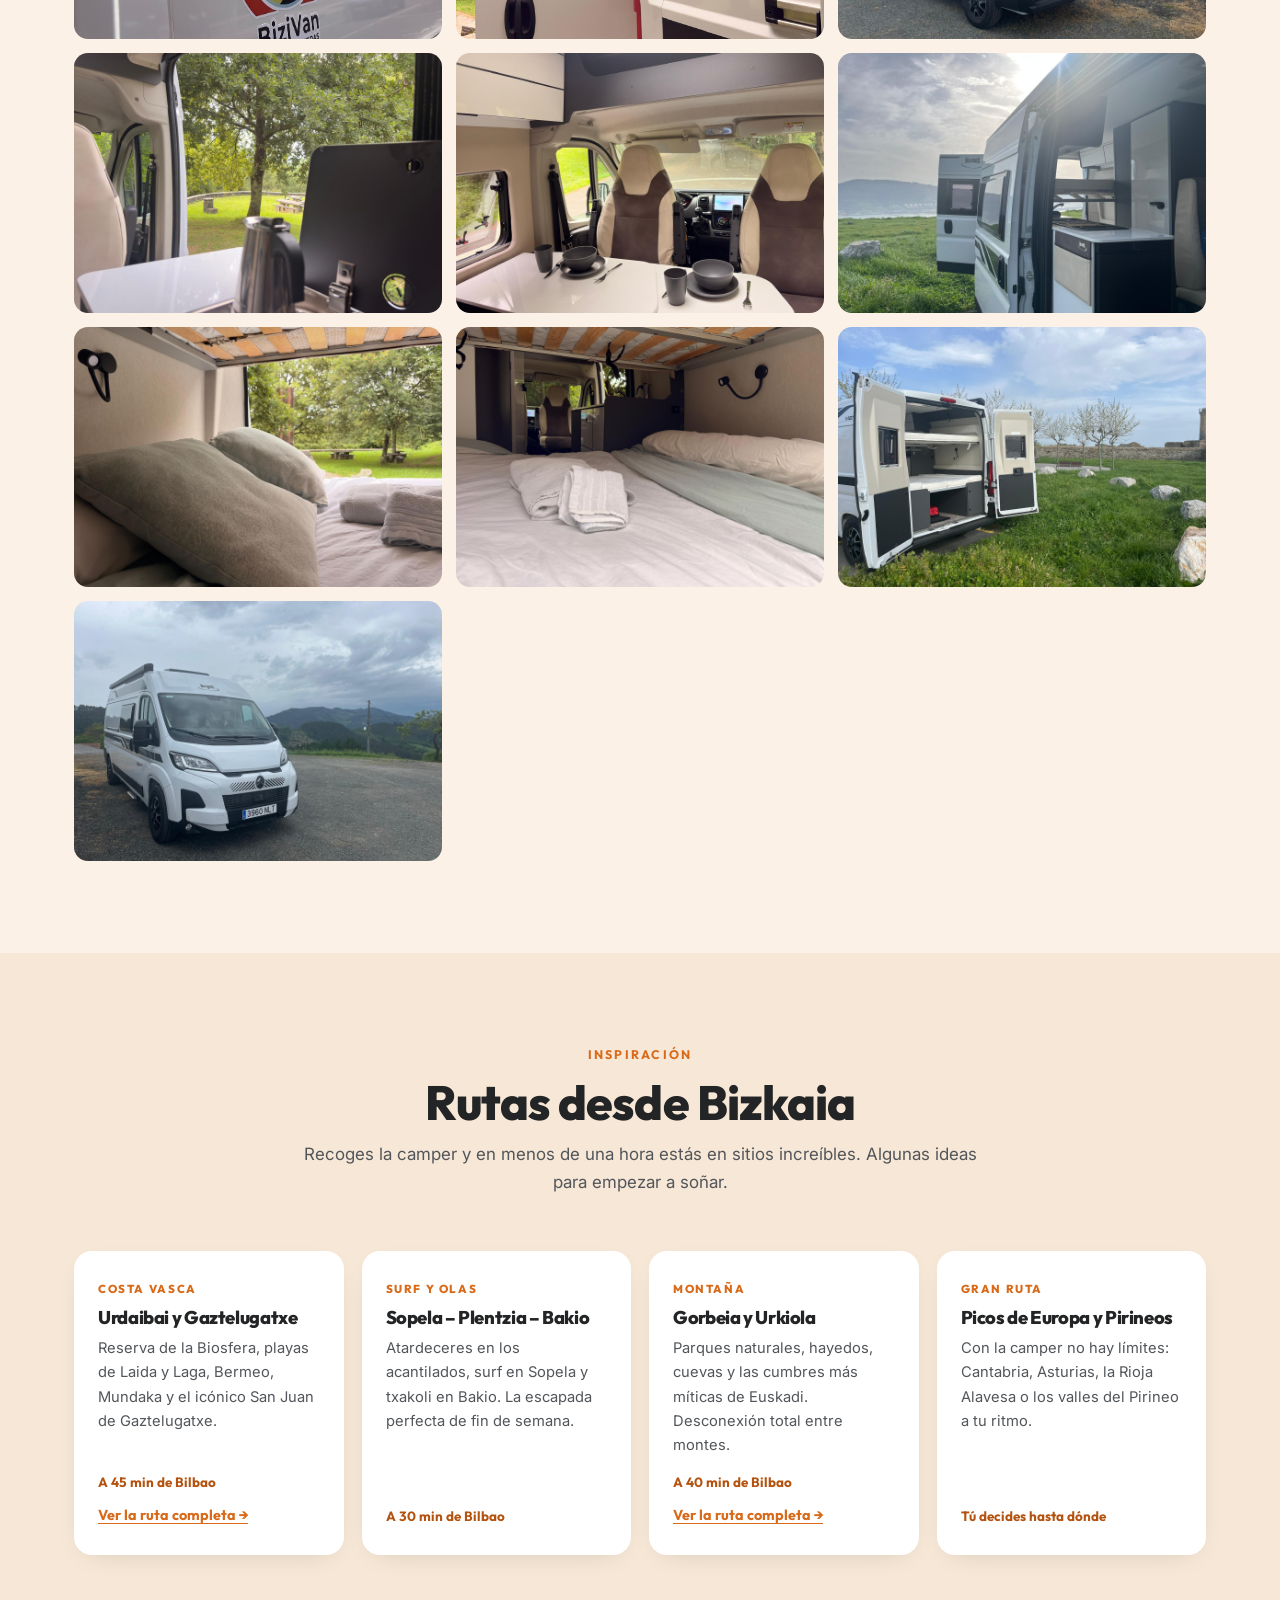
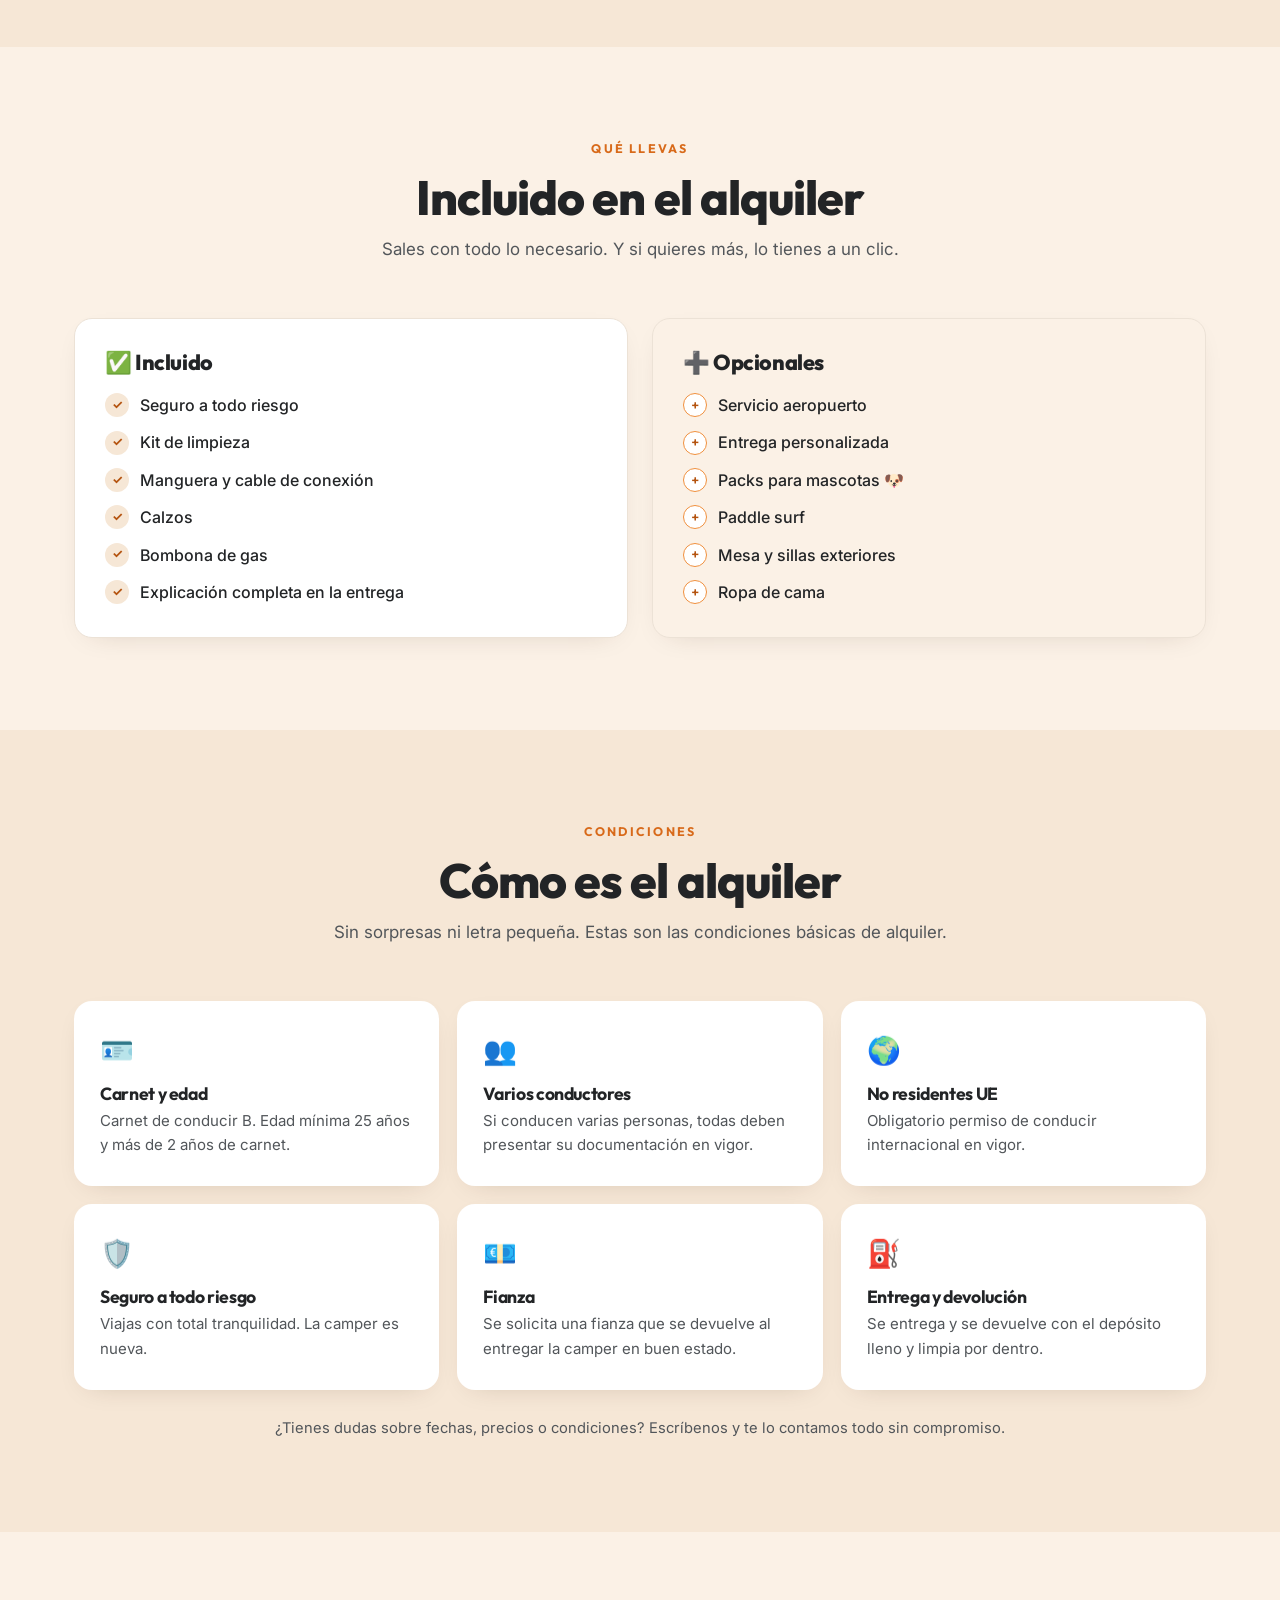
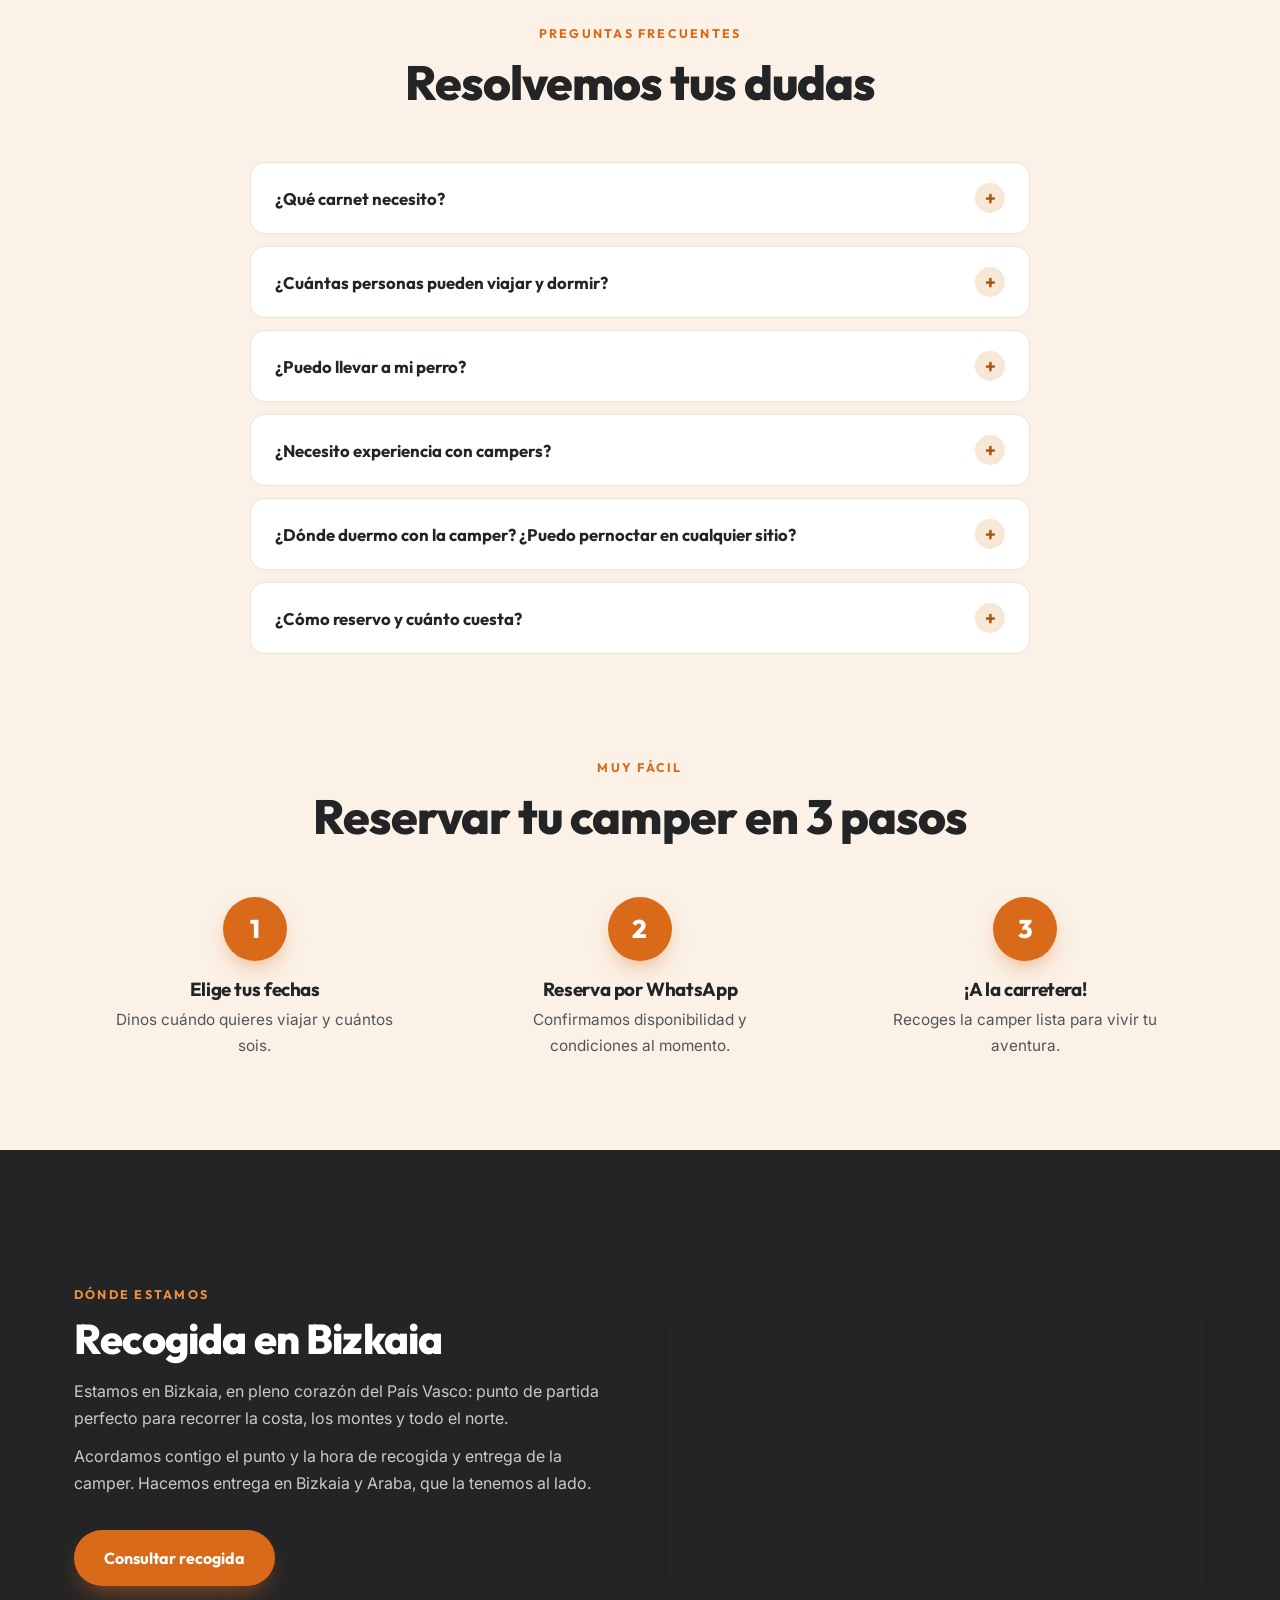
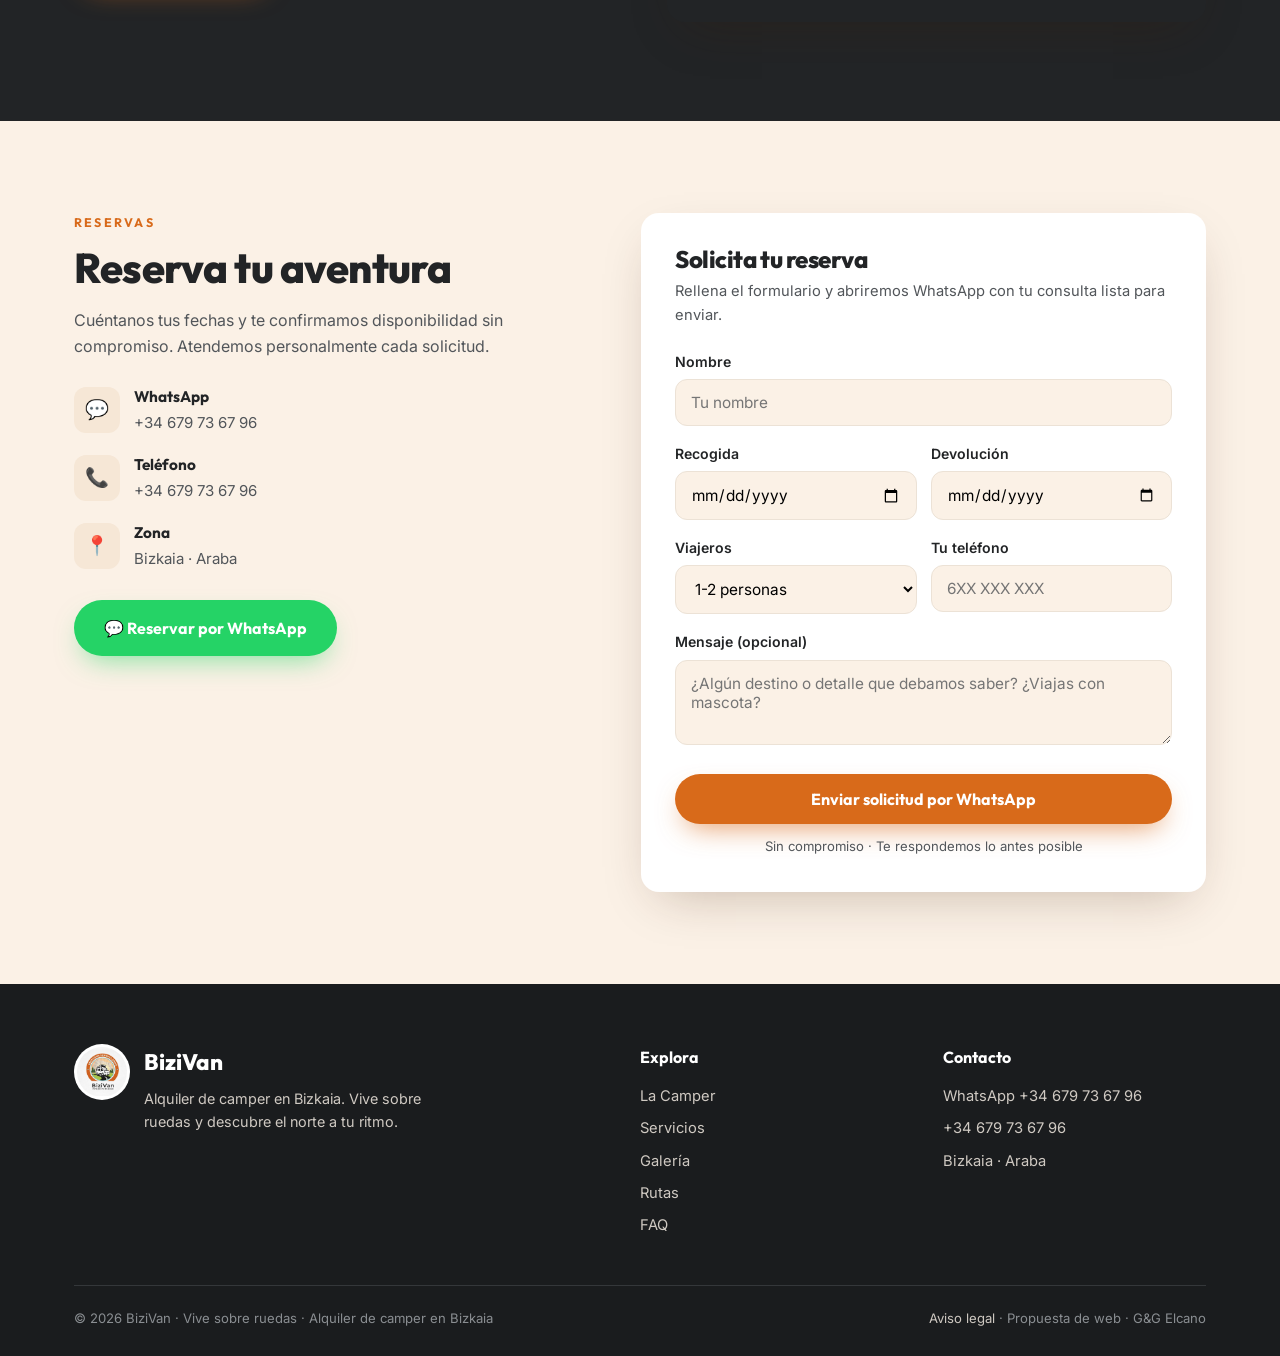
==== commit 642c7d9a: "Rutas Urdaibai-Gaztelugatxe y Gorbeia-Orozko, contador propio sin cookies, arreglo desbordamiento mo" ====
--- a/index.html
+++ b/index.html
@@ -220,6 +220,7 @@
 .ruta h4{font-size:1.15rem;font-weight:800;margin-bottom:8px}
 .ruta p{font-size:.92rem;color:var(--ink-soft);flex:1}
 .ruta .km{margin-top:14px;font-family:'Outfit';font-weight:700;font-size:.84rem;color:var(--orange-d)}
+.ruta .more{margin-top:10px;font-family:'Outfit';font-weight:700;font-size:.9rem;color:var(--orange);text-decoration:underline;text-underline-offset:3px}
 
 /* Condiciones */
 .cond-grid{display:grid;grid-template-columns:repeat(3,1fr);gap:18px}
@@ -286,6 +287,7 @@
 .field input,.field select,.field textarea{width:100%;padding:13px 15px;border:1.5px solid var(--line);border-radius:12px;font-family:inherit;font-size:.96rem;background:var(--cream);transition:.2s}
 .field input:focus,.field select:focus,.field textarea:focus{outline:none;border-color:var(--orange);background:#fff}
 .field-row{display:grid;grid-template-columns:1fr 1fr;gap:14px}
+.contact-grid>*,.field-row>*,.io-grid>*{min-width:0}
 .form .btn{width:100%;justify-content:center;margin-top:6px}
 .form-note{text-align:center;font-size:.82rem;color:var(--ink-soft);margin-top:12px}
 
@@ -339,13 +341,21 @@
   .serv .ring svg{width:34px;height:34px}
   .serv-banner{justify-content:center;text-align:center}
   .gallery-grid{grid-template-columns:repeat(2,1fr)}
-  .cond-grid,.steps-grid,.rutas-grid{grid-template-columns:1fr}
+  .cond-grid,.steps-grid,.rutas-grid,.io-grid{grid-template-columns:1fr}
   .stats-grid{grid-template-columns:repeat(2,1fr);gap:30px 10px}
   .foot-grid{grid-template-columns:1fr;gap:30px}
   .parallax{background-attachment:scroll}
   .pad{padding:64px 0}
   .imgs img{height:300px}
   .ficha{padding:28px 24px}
+}
+@media (max-width:360px){
+  .nav{gap:8px}
+  .brand{gap:8px}
+  .brand img{height:40px;width:40px}
+  .nav-right{gap:8px}
+  .btn{white-space:normal;text-align:center;justify-content:center}
+  .hero-inner .btn{padding:14px 22px}
 }
 @media(max-width:520px){
   .serv-grid{grid-template-columns:repeat(2,1fr)}
@@ -528,9 +538,9 @@
     <p data-i18n="r_p">Recoges la camper y en menos de una hora estás en sitios increíbles. Algunas ideas para empezar a soñar.</p>
   </div>
   <div class="rutas-grid">
-    <div class="ruta reveal"><div class="tag" data-i18n="r1_tag">Costa vasca</div><h4 data-i18n="r1_t">Urdaibai y Gaztelugatxe</h4><p data-i18n="r1_p">Reserva de la Biosfera, playas de Laida y Laga, Bermeo, Mundaka y el icónico San Juan de Gaztelugatxe.</p><div class="km" data-i18n="r1_km">A 45 min de Bilbao</div></div>
+    <div class="ruta reveal"><div class="tag" data-i18n="r1_tag">Costa vasca</div><h4 data-i18n="r1_t">Urdaibai y Gaztelugatxe</h4><p data-i18n="r1_p">Reserva de la Biosfera, playas de Laida y Laga, Bermeo, Mundaka y el icónico San Juan de Gaztelugatxe.</p><div class="km" data-i18n="r1_km">A 45 min de Bilbao</div><a class="more" href="/rutas/urdaibai-gaztelugatxe/" data-i18n="r_more">Ver la ruta completa →</a></div>
     <div class="ruta reveal"><div class="tag" data-i18n="r2_tag">Surf y olas</div><h4>Sopela – Plentzia – Bakio</h4><p data-i18n="r2_p">Atardeceres en los acantilados, surf en Sopela y txakoli en Bakio. La escapada perfecta de fin de semana.</p><div class="km" data-i18n="r2_km">A 30 min de Bilbao</div></div>
-    <div class="ruta reveal"><div class="tag" data-i18n="r3_tag">Montaña</div><h4 data-i18n="r3_t">Gorbeia y Urkiola</h4><p data-i18n="r3_p">Parques naturales, hayedos, cuevas y las cumbres más míticas de Euskadi. Desconexión total entre montes.</p><div class="km" data-i18n="r3_km">A 40 min de Bilbao</div></div>
+    <div class="ruta reveal"><div class="tag" data-i18n="r3_tag">Montaña</div><h4 data-i18n="r3_t">Gorbeia y Urkiola</h4><p data-i18n="r3_p">Parques naturales, hayedos, cuevas y las cumbres más míticas de Euskadi. Desconexión total entre montes.</p><div class="km" data-i18n="r3_km">A 40 min de Bilbao</div><a class="more" href="/rutas/gorbeia-orozko/" data-i18n="r_more">Ver la ruta completa →</a></div>
     <div class="ruta reveal"><div class="tag" data-i18n="r4_tag">Gran ruta</div><h4 data-i18n="r4_t">Picos de Europa y Pirineos</h4><p data-i18n="r4_p">Con la camper no hay límites: Cantabria, Asturias, la Rioja Alavesa o los valles del Pirineo a tu ritmo.</p><div class="km" data-i18n="r4_km">Tú decides hasta dónde</div></div>
   </div>
 </div></section>
@@ -701,7 +711,7 @@
   px_eb:"Esperientzia",px_t:"Gaur hemen, bihar <em>zuk nahi duzun lekuan</em>",px_b:"BiziVan-en bidaiatu nahi dut",
   g_eb:"Galeria",g_t:"Ezagutu kanperra barrutik eta kanpotik",g_p:"Gure BiziVan-en benetako argazkiak.",
   r_eb:"Inspirazioa",r_t:"Ibilbideak Bizkaitik",r_p:"Kanperra jaso eta ordu-erdian leku zoragarrietan zaude. Amesten hasteko ideia batzuk.",
-  r1_tag:"Euskal kostaldea",r1_t:"Urdaibai eta Gaztelugatxe",r1_p:"Biosfera Erreserba, Laida eta Lagako hondartzak, Bermeo, Mundaka eta San Juan de Gaztelugatxe ikonikoa.",r1_km:"Bilbotik 45 minutura",
+  r1_tag:"Euskal kostaldea",r1_t:"Urdaibai eta Gaztelugatxe",r1_p:"Biosfera Erreserba, Laida eta Lagako hondartzak, Bermeo, Mundaka eta San Juan de Gaztelugatxe ikonikoa.",r1_km:"Bilbotik 45 minutura",r_more:"Ibilbide osoa ikusi →",
   r2_tag:"Surfa eta olatuak",r2_p:"Ilunabarrak labarretan, surfa Sopelan eta txakolina Bakion. Asteburuko ihesaldi perfektua.",r2_km:"Bilbotik 30 minutura",
   r3_tag:"Mendia",r3_t:"Gorbeia eta Urkiola",r3_p:"Parke naturalak, pagadiak, kobazuloak eta Euskadiko gailur mitikoenak. Erabateko deskonexioa mendi artean.",r3_km:"Bilbotik 40 minutura",
   r4_tag:"Ibilbide handia",r4_t:"Picos de Europa eta Pirinioak",r4_p:"Kanperrarekin ez dago mugarik: Kantabria, Asturias, Arabako Errioxa edo Pirinioetako haranak zure erritmora.",r4_km:"Zuk erabakitzen duzu noraino",
@@ -769,7 +779,7 @@
   px_eb:"The experience",px_t:"Here today, tomorrow <em>wherever you want</em>",px_b:"I want to travel with BiziVan",
   g_eb:"Gallery",g_t:"See the camper inside and out",g_p:"Real photos of our BiziVan.",
   r_eb:"Inspiration",r_t:"Routes from Bizkaia",r_p:"Pick up the camper and within an hour you are somewhere amazing. A few ideas to start dreaming.",
-  r1_tag:"Basque coast",r1_t:"Urdaibai & Gaztelugatxe",r1_p:"Biosphere Reserve, Laida and Laga beaches, Bermeo, Mundaka and the iconic San Juan de Gaztelugatxe.",r1_km:"45 min from Bilbao",
+  r1_tag:"Basque coast",r1_t:"Urdaibai & Gaztelugatxe",r1_p:"Biosphere Reserve, Laida and Laga beaches, Bermeo, Mundaka and the iconic San Juan de Gaztelugatxe.",r1_km:"45 min from Bilbao",r_more:"See the full route →",
   r2_tag:"Surf and waves",r2_p:"Cliff-top sunsets, surfing in Sopela and txakoli wine in Bakio. The perfect weekend escape.",r2_km:"30 min from Bilbao",
   r3_tag:"Mountains",r3_t:"Gorbeia & Urkiola",r3_p:"Natural parks, beech forests, caves and the most legendary peaks in the Basque Country. Total disconnection.",r3_km:"40 min from Bilbao",
   r4_tag:"Road trip",r4_t:"Picos de Europa & Pyrenees",r4_p:"With the camper there are no limits: Cantabria, Asturias, Rioja Alavesa or the Pyrenean valleys at your own pace.",r4_km:"You decide how far",
@@ -910,5 +920,6 @@
   window.open(`https://wa.me/${wa}?text=${txt}`,'_blank');
 });
 </script>
+<script src="/stats.js?v=1" defer></script>
 </body>
 </html>
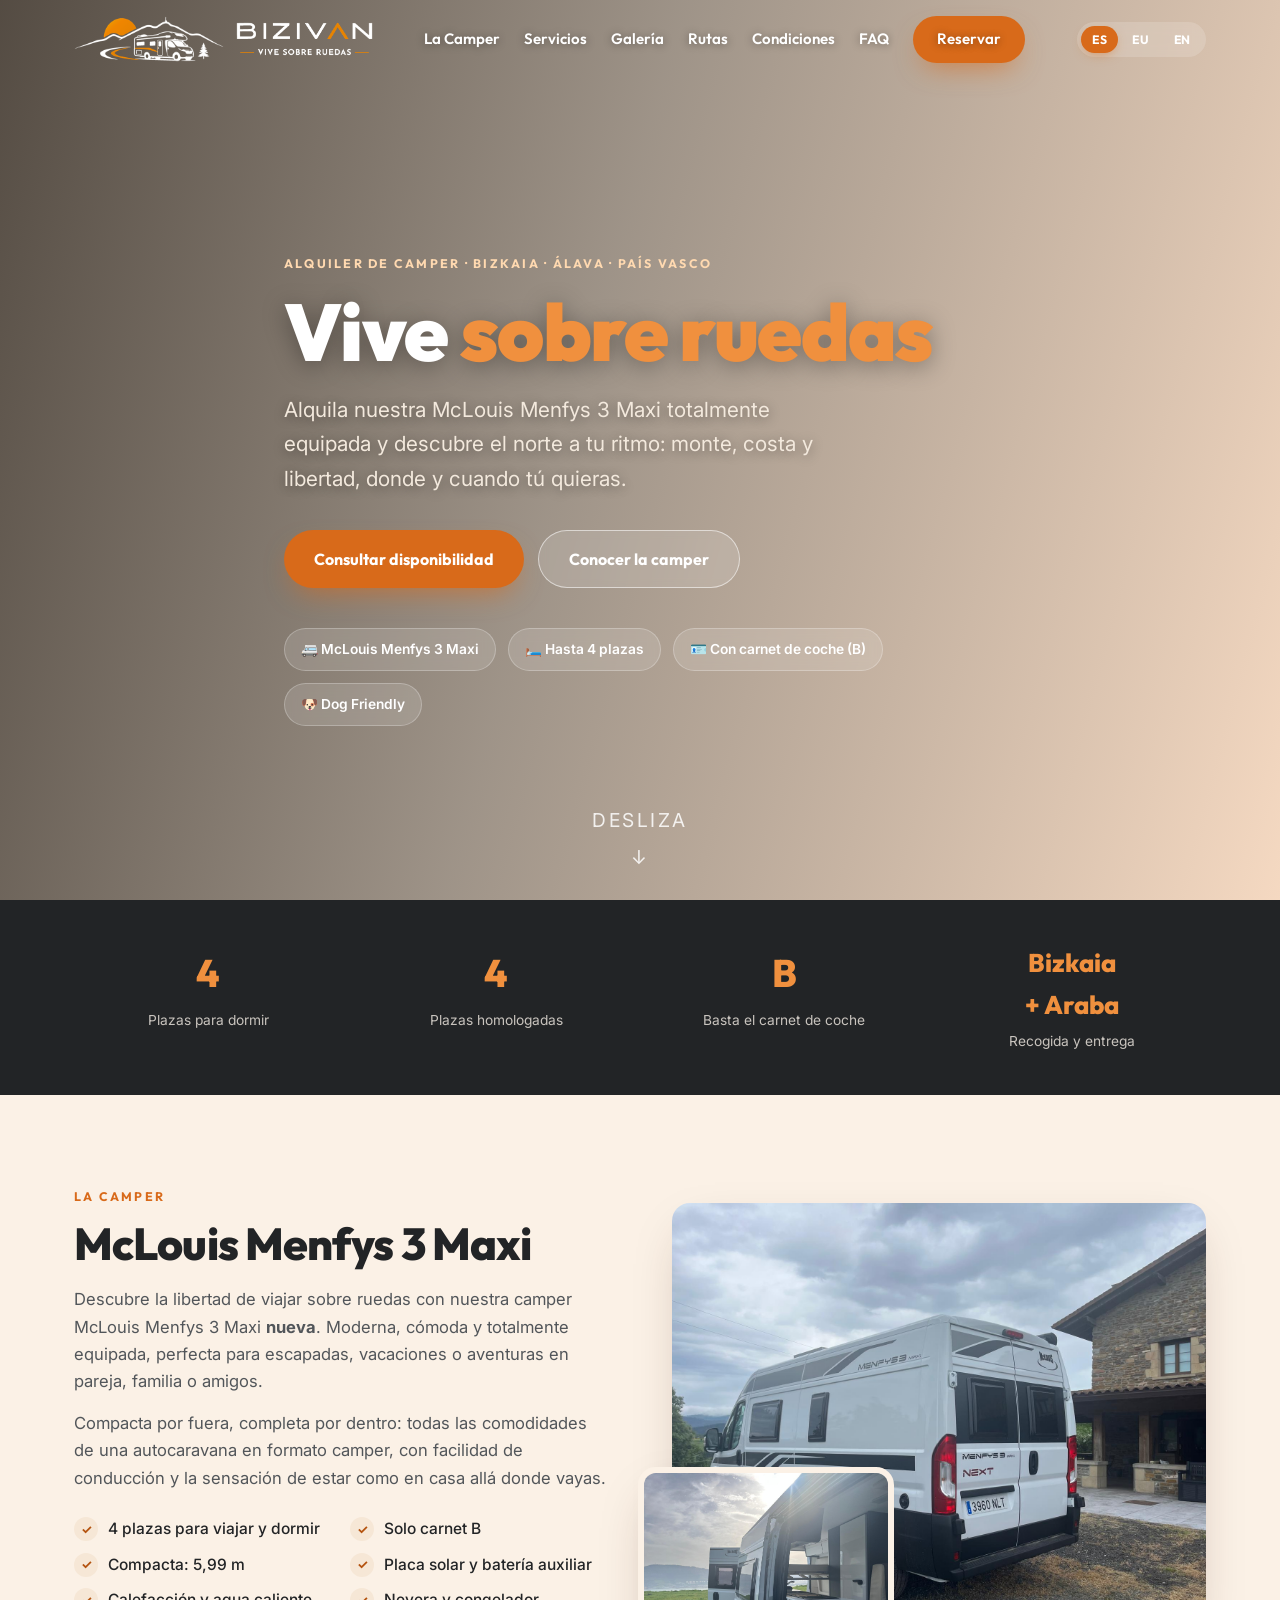
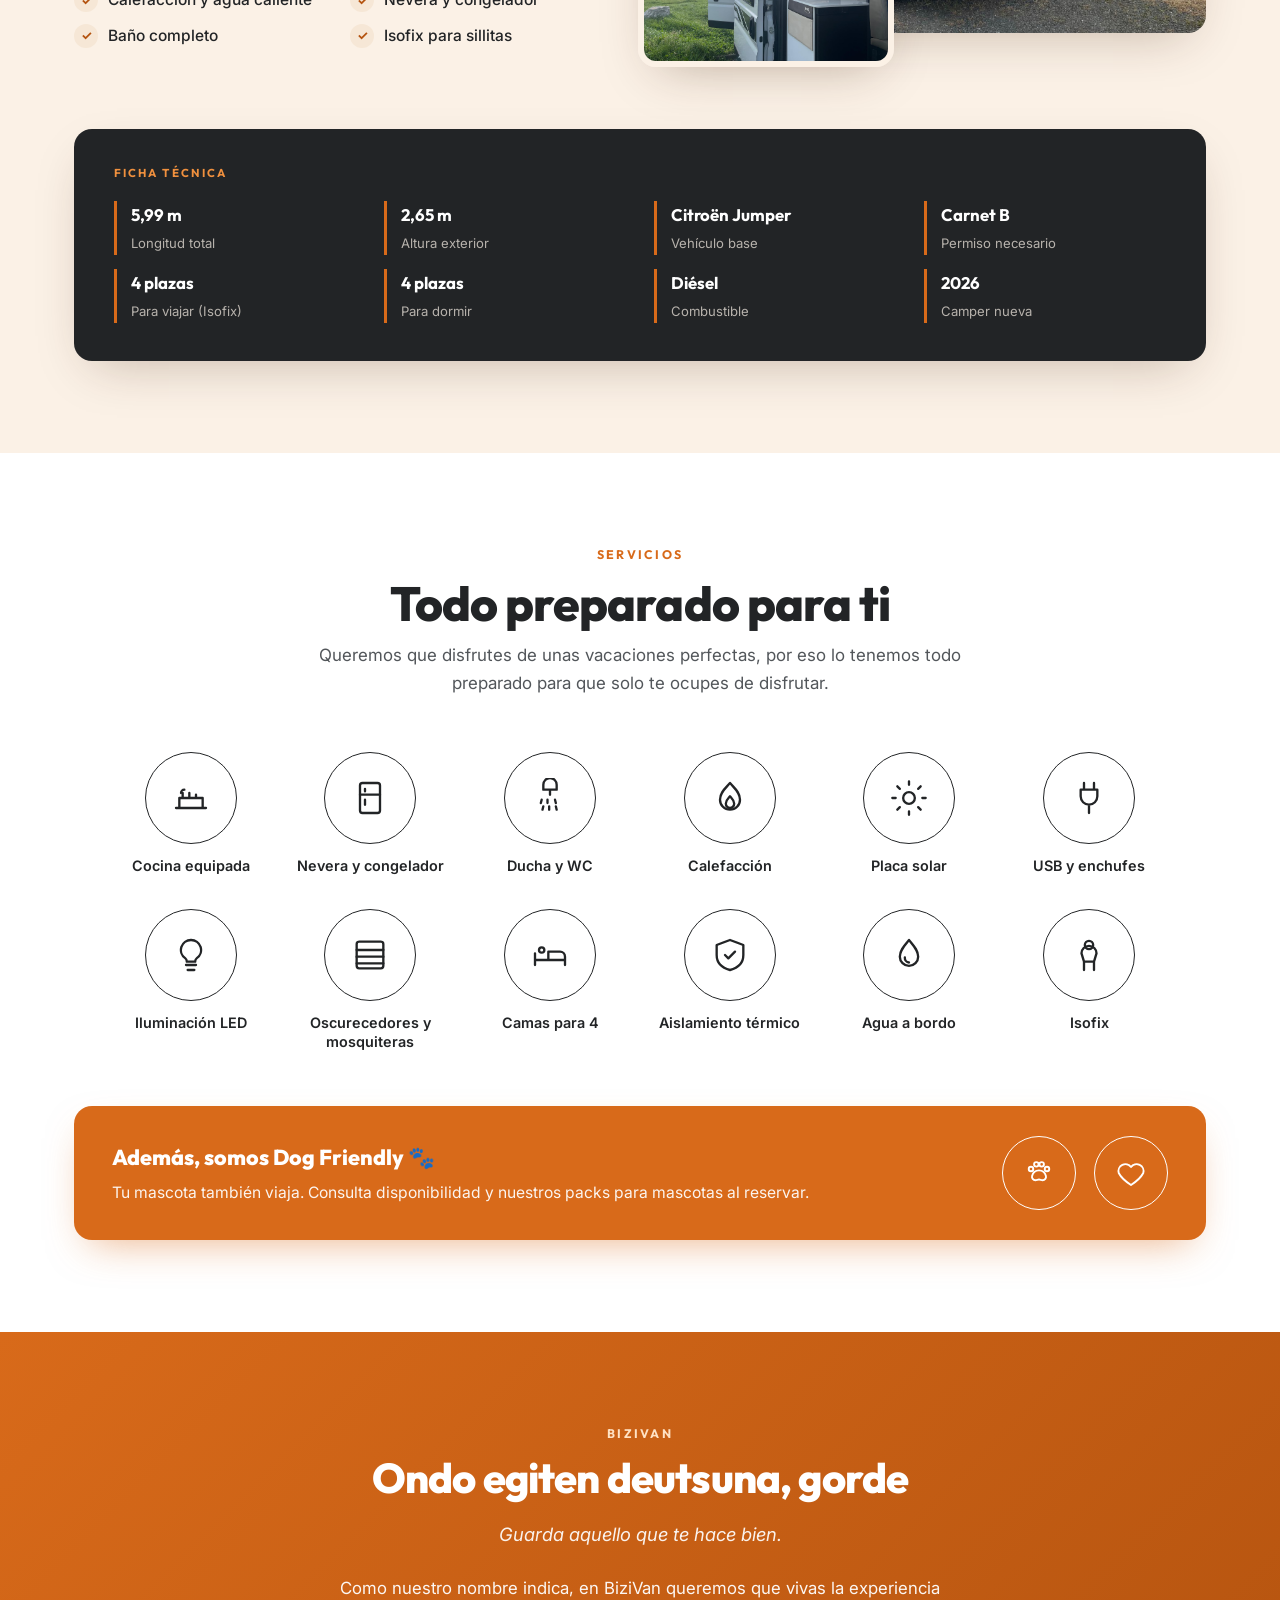
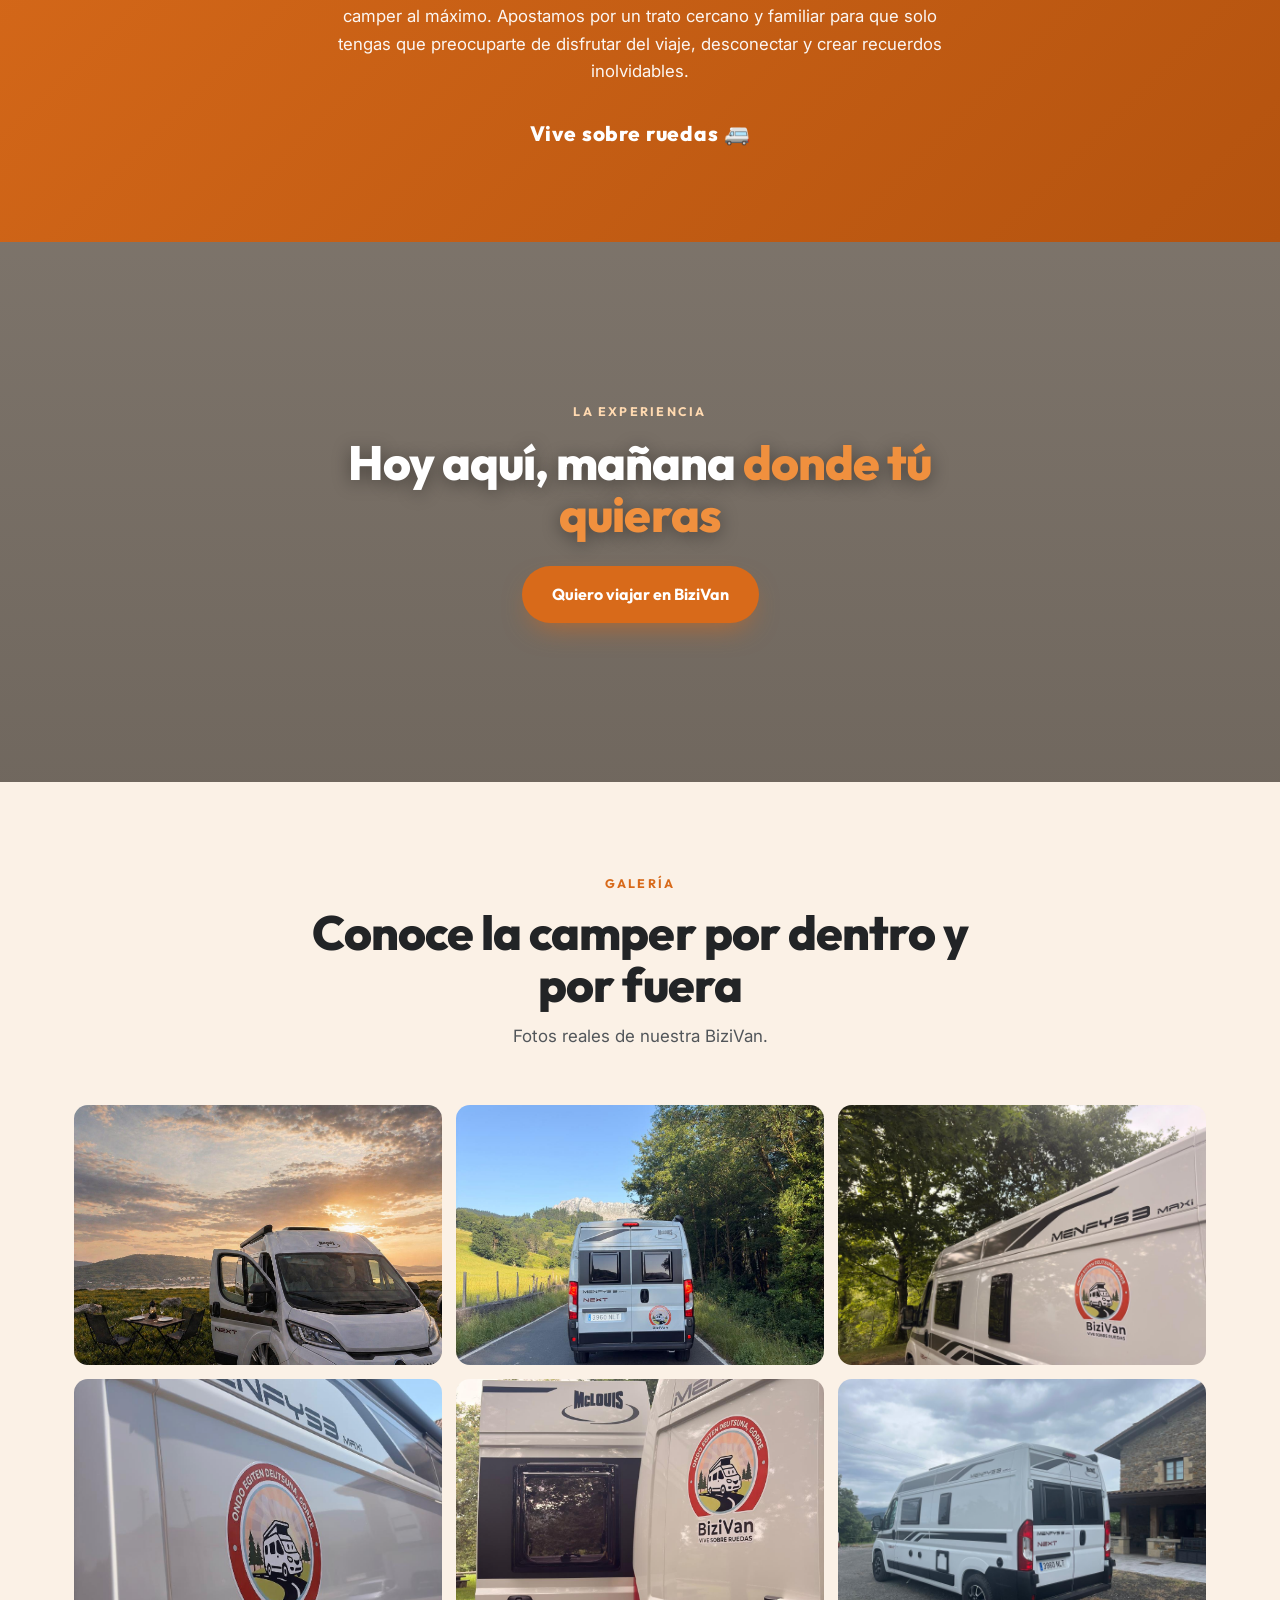
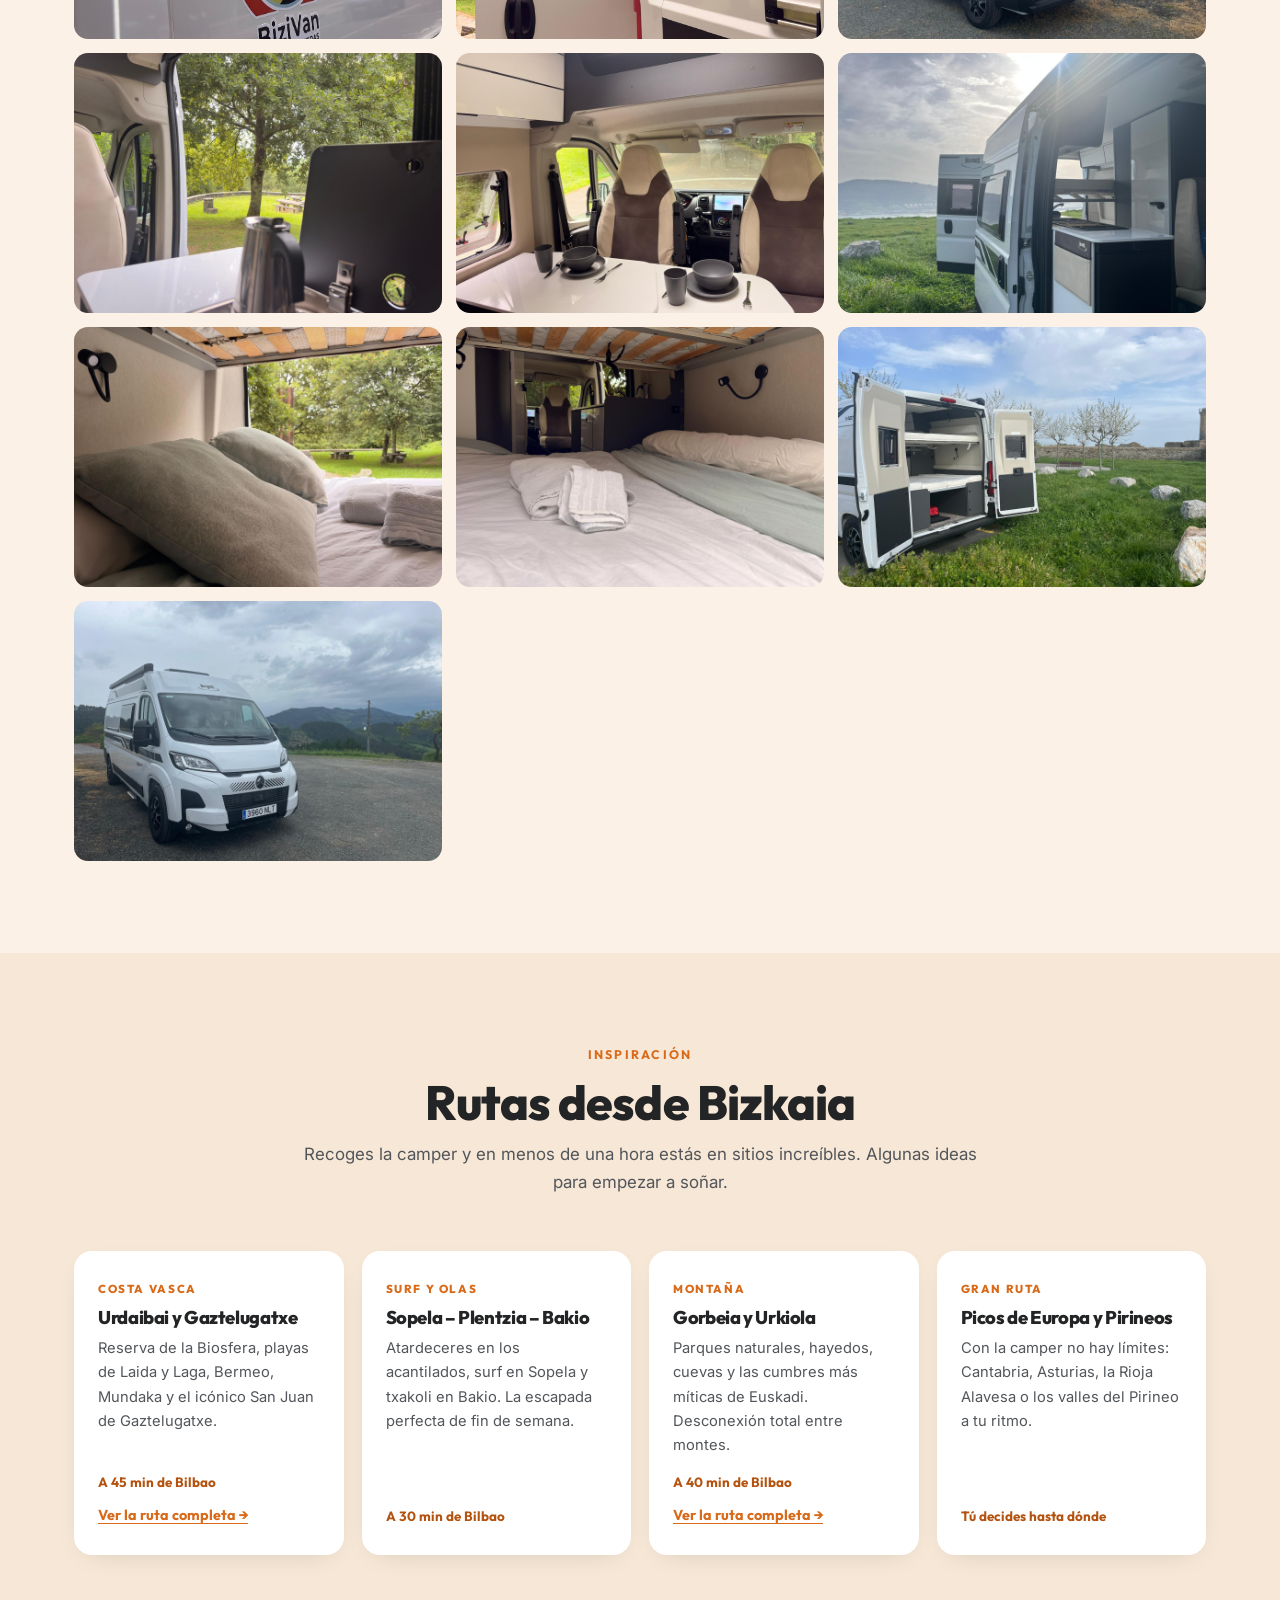
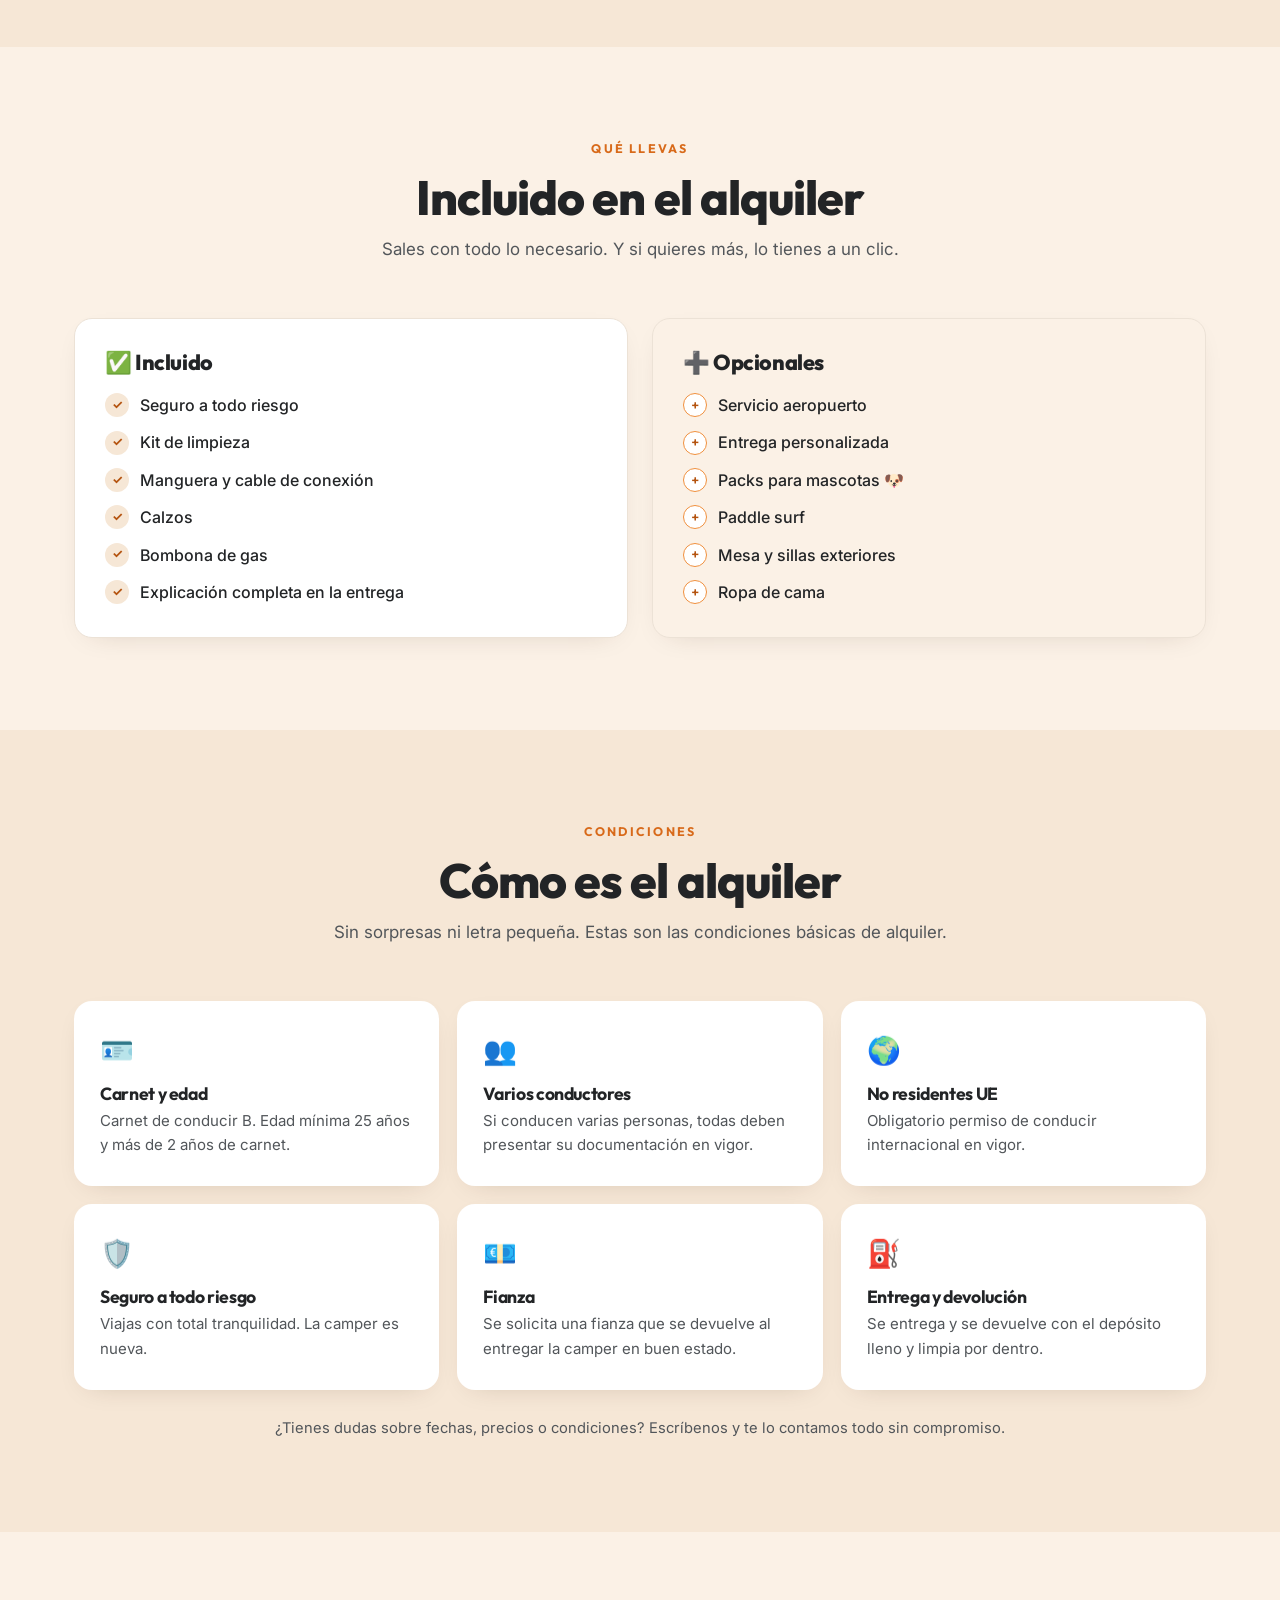
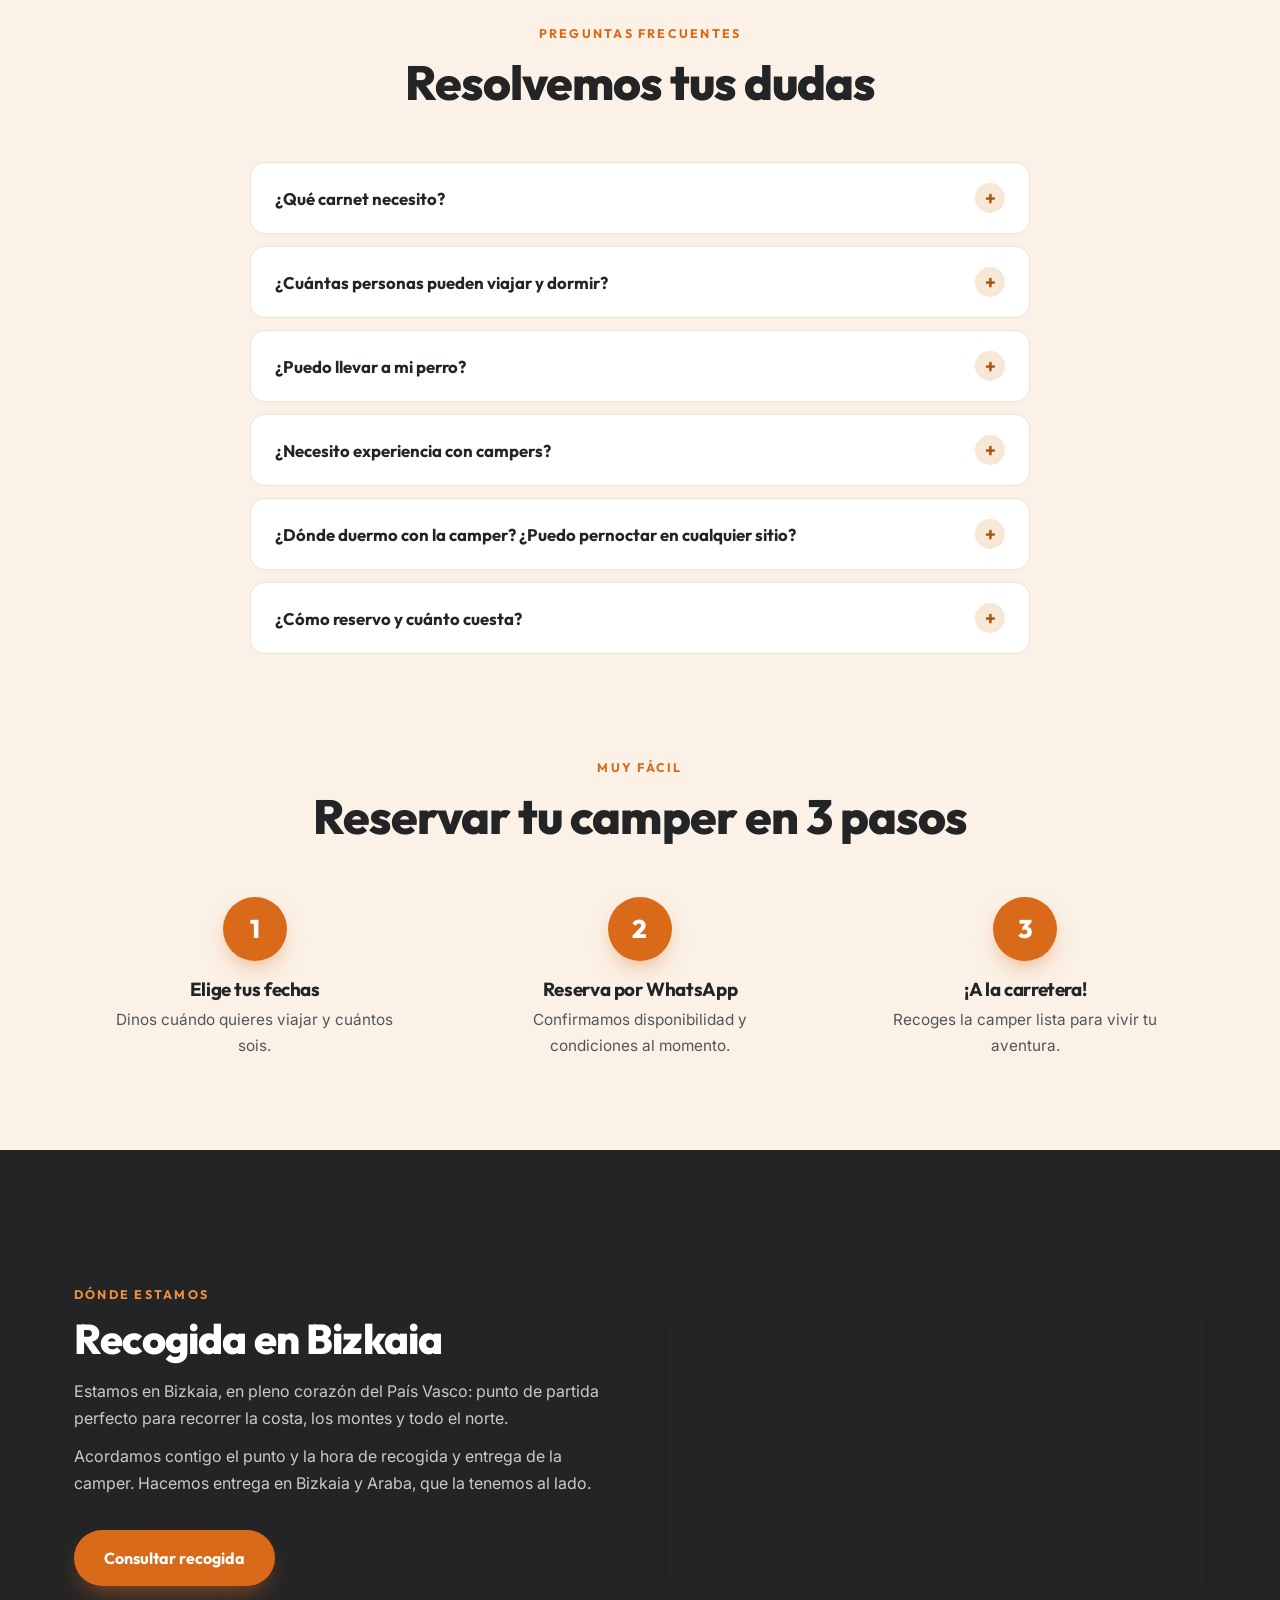
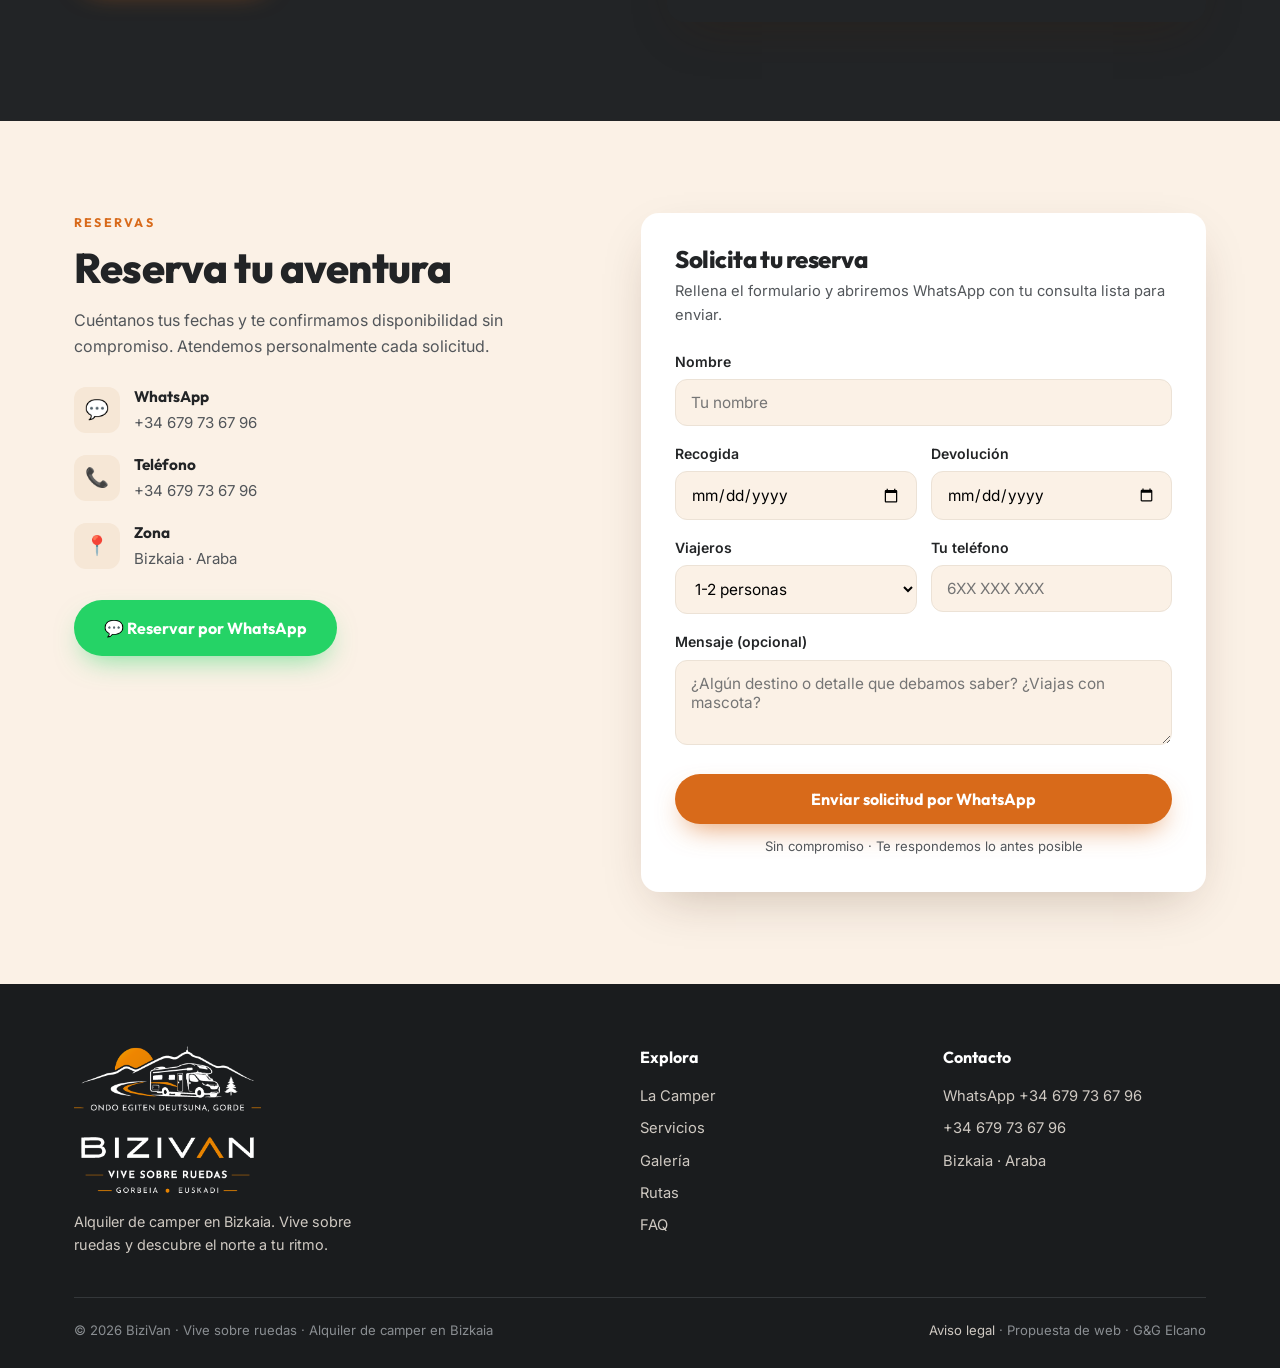
==== commit ba1b60df: "Logo nuevo de BiziVan (cabecera, carga, pie, favicon, rutas, aviso legal y manual) Logo vectorial de" ====
--- a/index.html
+++ b/index.html
@@ -14,8 +14,8 @@
 <meta property="og:url" content="https://bizivan.es/">
 <meta property="og:locale" content="es_ES">
 <meta name="theme-color" content="#D86A1A">
-<link rel="icon" type="image/png" href="/favicon.png?v=1">
-<link rel="apple-touch-icon" href="/apple-touch-icon.png">
+<link rel="icon" type="image/png" href="/favicon.png?v=2">
+<link rel="apple-touch-icon" href="/apple-touch-icon.png?v=2">
 <link rel="preconnect" href="https://fonts.googleapis.com">
 <link rel="preconnect" href="https://fonts.gstatic.com" crossorigin>
 <link href="https://fonts.googleapis.com/css2?family=Outfit:wght@400;500;600;700;800;900&family=Inter:wght@300;400;500;600;700&display=swap" rel="stylesheet">
@@ -27,7 +27,7 @@
   "slogan": "Vive sobre ruedas",
   "description": "Alquiler de furgoneta camper McLouis Menfys 3 Maxi en Bizkaia, País Vasco. 4 plazas, totalmente equipada, solo carnet B.",
   "image": "https://bizivan.es/img/hero.jpg",
-  "logo": "https://bizivan.es/img/logo.png",
+  "logo": "https://bizivan.es/img/logo-completo.png",
   "url": "https://bizivan.es/",
   "telephone": "+34679736796",
   "address": {"@type": "PostalAddress", "addressRegion": "Bizkaia", "addressCountry": "ES"},
@@ -91,7 +91,7 @@
 /* Preloader + progress */
 #preloader{position:fixed;inset:0;background:var(--cream);z-index:200;display:flex;flex-direction:column;align-items:center;justify-content:center;gap:16px;transition:opacity .5s,visibility .5s}
 #preloader.done{opacity:0;visibility:hidden}
-#preloader img{width:90px;height:90px;border-radius:50%;animation:pulse 1.4s ease-in-out infinite}
+#preloader img{height:170px;width:auto;max-width:80vw;animation:pulse 1.4s ease-in-out infinite}
 #preloader .t{font-family:'Outfit';font-weight:800;font-size:1.3rem;color:var(--orange)}
 @keyframes pulse{0%,100%{transform:scale(1)}50%{transform:scale(1.08)}}
 #progress{position:fixed;top:0;left:0;height:3px;background:linear-gradient(90deg,var(--orange),var(--orange-l));width:0;z-index:90}
@@ -110,7 +110,10 @@
 #header.scrolled{background:rgba(251,241,230,.92);backdrop-filter:blur(12px);box-shadow:0 2px 20px rgba(0,0,0,.06);padding:10px 0}
 .nav{display:flex;align-items:center;justify-content:space-between;gap:14px}
 .brand{display:flex;align-items:center;gap:12px}
-.brand img{height:50px;width:50px;object-fit:contain;border-radius:50%}
+.brand img{display:block;width:auto}
+.brand .b-dib{height:46px}
+.brand .b-marca{height:34px}
+#header:not(.scrolled) .on-light,#header.scrolled .on-dark{display:none}
 .brand .txt{display:flex;flex-direction:column;line-height:1}
 .brand-name{font-weight:800;font-size:1.35rem;color:var(--ink)}
 .brand small{font-size:.66rem;letter-spacing:.22em;text-transform:uppercase;color:var(--orange);font-weight:600;margin-top:3px}
@@ -294,8 +297,8 @@
 /* Footer */
 footer{background:#1a1c1e;color:#cfc9c2;padding:60px 0 26px}
 .foot-grid{display:grid;grid-template-columns:2fr 1fr 1fr;gap:40px;margin-bottom:40px}
-.foot-brand{display:flex;gap:14px;align-items:flex-start}
-.foot-brand img{height:56px;width:56px;border-radius:50%;object-fit:contain;background:#fff;padding:3px}
+.foot-brand{display:flex;flex-direction:column;gap:16px;align-items:flex-start}
+.foot-brand img{height:150px;width:auto;display:block}
 .foot-brand .name{font-family:'Outfit';font-weight:800;font-size:1.4rem;color:#fff;margin-bottom:6px}
 .foot-brand p{font-size:.9rem;max-width:300px}
 .foot-col h5{font-family:'Outfit';color:#fff;font-size:1rem;margin-bottom:14px}
@@ -323,6 +326,9 @@
 .reveal{opacity:0;transform:translateY(30px);transition:.7s cubic-bezier(.2,.7,.3,1)}
 .reveal.in{opacity:1;transform:none}
 
+@media(max-width:1100px){
+  .brand .b-dib{display:none}
+}
 @media(max-width:1020px){
   .serv-grid{grid-template-columns:repeat(4,1fr)}
   .ficha-grid{grid-template-columns:repeat(2,1fr)}
@@ -351,8 +357,7 @@
 }
 @media (max-width:360px){
   .nav{gap:8px}
-  .brand{gap:8px}
-  .brand img{height:40px;width:40px}
+  .brand .b-marca{height:28px}
   .nav-right{gap:8px}
   .btn{white-space:normal;text-align:center;justify-content:center}
   .hero-inner .btn{padding:14px 22px}
@@ -364,13 +369,15 @@
 </head>
 <body>
 
-<div id="preloader"><img src="img/logo.png" alt="BiziVan"><div class="t">BiziVan</div></div>
+<div id="preloader"><img src="img/logo-completo.png" alt="BiziVan, vive sobre ruedas" width="599" height="480"></div>
 <div id="progress"></div>
 
 <header id="header"><div class="wrap nav">
-  <a href="#inicio" class="brand">
-    <img src="img/logo.png" alt="BiziVan logo">
-    <span class="txt"><span class="brand-name">BiziVan</span><small>Vive sobre ruedas</small></span>
+  <a href="#inicio" class="brand" aria-label="BiziVan, ir al inicio">
+    <img class="b-dib on-dark" src="img/logo-dibujo-blanco.png" alt="" width="430" height="132">
+    <img class="b-dib on-light" src="img/logo-dibujo.png" alt="" width="430" height="132">
+    <img class="b-marca on-dark" src="img/logo-marca-blanca.png" alt="BiziVan, vive sobre ruedas" width="435" height="108">
+    <img class="b-marca on-light" src="img/logo-marca.png" alt="BiziVan, vive sobre ruedas" width="435" height="108">
   </a>
   <nav class="menu" id="menu">
     <a href="#camper" data-i18n="n1">La Camper</a>
@@ -665,8 +672,8 @@
 <footer><div class="wrap">
   <div class="foot-grid">
     <div class="foot-brand">
-      <img src="img/logo.png" alt="BiziVan logo">
-      <div><div class="name">BiziVan</div><p data-i18n="fo_p">Alquiler de camper en Bizkaia. Vive sobre ruedas y descubre el norte a tu ritmo.</p></div>
+      <img src="img/logo-completo-blanco.png" alt="BiziVan, vive sobre ruedas" width="599" height="480" loading="lazy">
+      <div><p data-i18n="fo_p">Alquiler de camper en Bizkaia. Vive sobre ruedas y descubre el norte a tu ritmo.</p></div>
     </div>
     <div class="foot-col"><h5 data-i18n="fo_e">Explora</h5><a href="#camper" data-i18n="n1">La Camper</a><a href="#servicios" data-i18n="n2">Servicios</a><a href="#galeria" data-i18n="n3">Galería</a><a href="#rutas" data-i18n="n4">Rutas</a><a href="#faq">FAQ</a></div>
     <div class="foot-col"><h5 data-i18n="fo_c">Contacto</h5><a href="https://wa.me/34679736796" target="_blank" rel="noopener">WhatsApp +34 679 73 67 96</a><a href="tel:+34679736796">+34 679 73 67 96</a><span data-i18n="rv_znv2">Bizkaia · Araba</span></div>
